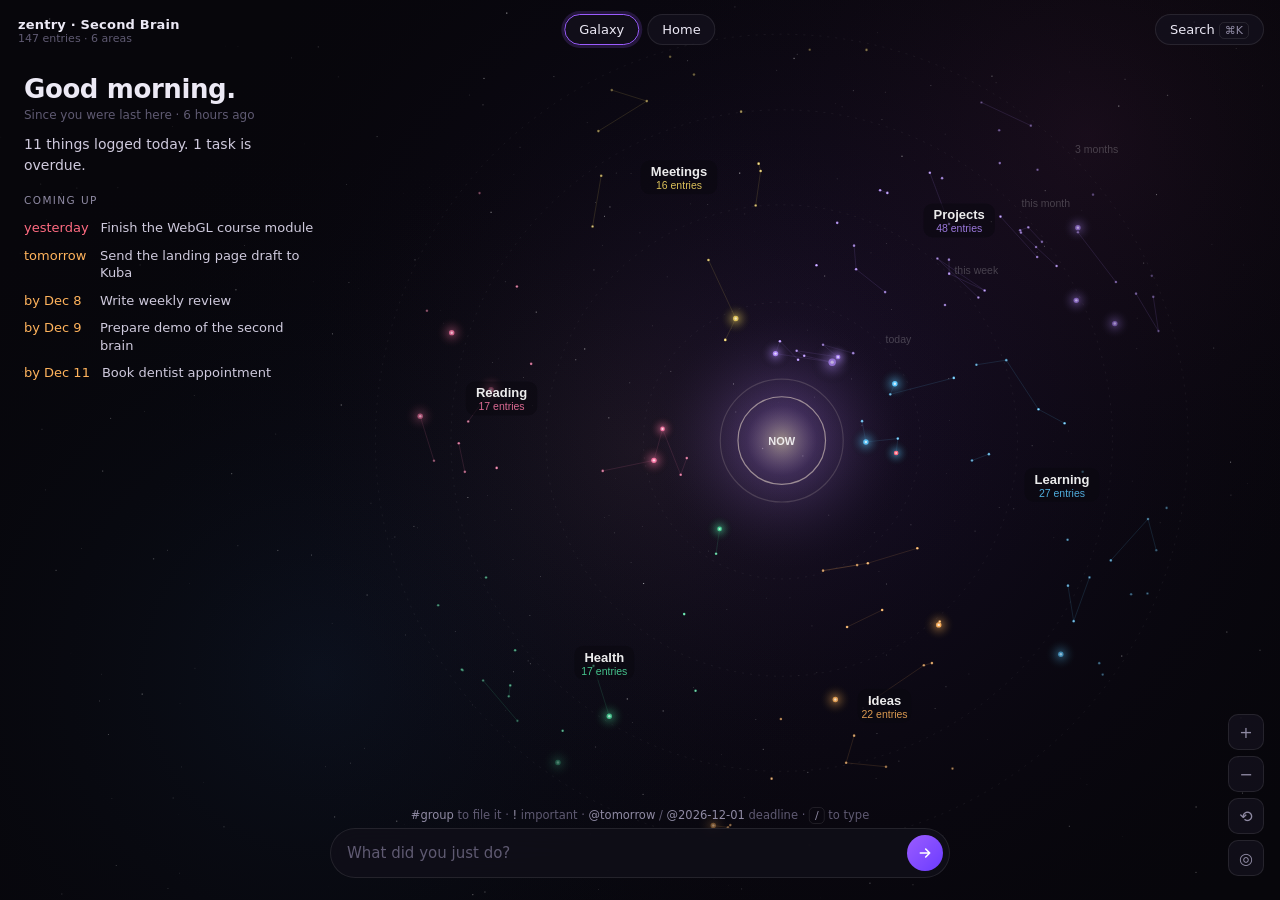
==== brain.html @ abdc913e "Add Second Brain prototype (brain.html) Galaxy view of logged entries (angle = area, distance = rece" ====
<!DOCTYPE html>
<html lang="en">
<head>
<meta charset="UTF-8">
<meta name="viewport" content="width=device-width, initial-scale=1.0">
<title>Zentry — Second Brain</title>
<style>
:root{
  --bg:#07060b; --panel:rgba(17,15,25,.82); --panel2:rgba(255,255,255,.035);
  --line:rgba(255,255,255,.09); --text:#ece9f5; --muted:#8f8aa3; --dim:#5f5a72;
  --accent:#9b5cff; --accent2:#5cc8ff; --warn:#ffb35c; --ok:#4fe3a1; --danger:#ff6b81;
  --r:14px;
}
*{box-sizing:border-box;margin:0;padding:0}
html,body{height:100%;overflow:hidden;background:var(--bg);color:var(--text);
  font-family:Inter,"Segoe UI",system-ui,-apple-system,sans-serif;font-size:14px;-webkit-font-smoothing:antialiased}
button,input,textarea{font:inherit;color:inherit}
button{cursor:pointer;background:none;border:0}
canvas#sky{position:fixed;inset:0;width:100%;height:100%;display:block;cursor:grab;touch-action:none}
canvas#sky.dragging{cursor:grabbing}
.glass{background:var(--panel);border:1px solid var(--line);border-radius:var(--r);backdrop-filter:blur(14px);-webkit-backdrop-filter:blur(14px)}
.pill{padding:7px 14px;border-radius:999px;border:1px solid var(--line);background:rgba(20,18,30,.7);color:var(--text);font-size:13px;transition:.2s}
.pill:hover{border-color:rgba(255,255,255,.25);background:rgba(40,36,58,.8)}
.pill.on{border-color:var(--accent);box-shadow:0 0 0 3px rgba(155,92,255,.18)}
kbd{font-family:inherit;font-size:11px;padding:1px 5px;border-radius:5px;border:1px solid var(--line);color:var(--muted)}

/* top bar */
#brand{position:fixed;top:16px;left:18px;z-index:5;pointer-events:none}
#brand b{font-size:13px;letter-spacing:.2px}
#brand span{display:block;color:var(--dim);font-size:11px}
#topnav{position:fixed;top:14px;left:50%;transform:translateX(-50%);display:flex;gap:8px;z-index:5}
#topright{position:fixed;top:14px;right:16px;display:flex;gap:8px;z-index:5}

/* greeting */
#hello{position:fixed;top:70px;left:24px;width:300px;z-index:4;transition:opacity .3s;padding:4px 8px 10px 0;background:radial-gradient(ellipse at 0 0,rgba(7,6,11,.75),rgba(7,6,11,0) 70%)}
#hello h1{font-size:26px;font-weight:600;letter-spacing:-.4px}
#hello .since{color:var(--dim);font-size:12px;margin:4px 0 12px}
#hello .note{color:#cfcadd;line-height:1.5;margin-bottom:18px}
.eyebrow{font-size:10.5px;letter-spacing:1.4px;text-transform:uppercase;color:var(--muted);margin-bottom:8px}
.up{display:flex;gap:12px;padding:5px 0;cursor:pointer;font-size:13px;line-height:1.35}
.up:hover .t{color:#fff}
.up .d{color:var(--warn);min-width:64px;white-space:nowrap}
.up .d.late{color:var(--danger)}
.up .t{color:#cfcadd}

/* capture */
#capture{position:fixed;left:50%;bottom:22px;transform:translateX(-50%);width:min(620px,calc(100% - 32px));z-index:6;padding:6px 6px 6px 16px;display:flex;align-items:center;gap:10px;border-radius:999px}
#capture input{flex:1;background:none;border:0;outline:0;font-size:15px;padding:9px 0;min-width:0}
#capture input::placeholder{color:var(--dim)}
#capture .send{width:36px;height:36px;border-radius:50%;background:linear-gradient(135deg,var(--accent),#6b3cff);display:grid;place-items:center;flex:none}
#capture .send svg{width:16px;height:16px}
#hint{position:fixed;left:50%;bottom:78px;transform:translateX(-50%);font-size:11.5px;color:var(--dim);z-index:6;white-space:nowrap;transition:opacity .2s}
#hint b{color:var(--muted);font-weight:500}

/* controls */
#controls{position:fixed;right:16px;bottom:24px;display:flex;flex-direction:column;gap:6px;z-index:5}
#controls button{width:36px;height:36px;border-radius:10px;border:1px solid var(--line);background:rgba(20,18,30,.75);color:var(--muted);font-size:16px;display:grid;place-items:center}
#controls button:hover{color:#fff;border-color:rgba(255,255,255,.25)}
#controls button.on{color:var(--accent);border-color:var(--accent)}

/* side panel */
#side{position:fixed;top:64px;right:16px;bottom:84px;width:360px;z-index:7;display:flex;flex-direction:column;transform:translateX(calc(100% + 24px));transition:transform .35s cubic-bezier(.2,.8,.2,1);overflow:hidden}
#side.open{transform:none}
#side header{padding:16px 16px 12px;border-bottom:1px solid var(--line);display:flex;gap:10px;align-items:flex-start}
#side header .ttl{flex:1;min-width:0}
#side header h2{font-size:17px;font-weight:600;line-height:1.3;word-wrap:break-word}
#side header .meta{color:var(--muted);font-size:12px;margin-top:4px}
#side .body{padding:14px 16px;overflow:auto;flex:1}
.mobile-only{display:none}
.x{width:28px;height:28px;border-radius:50%;border:1px solid var(--line);color:var(--muted);flex:none}
.x:hover{color:#fff}
.chip{display:inline-flex;align-items:center;gap:6px;font-size:11.5px;padding:3px 9px;border-radius:999px;background:var(--panel2);border:1px solid var(--line)}
.chip i{width:7px;height:7px;border-radius:50%;display:inline-block}
textarea.edit{width:100%;min-height:120px;background:var(--panel2);border:1px solid var(--line);border-radius:10px;padding:10px 12px;resize:vertical;outline:0;line-height:1.5}
textarea.edit:focus{border-color:rgba(155,92,255,.6)}
.row{display:flex;gap:8px;flex-wrap:wrap;margin-top:12px}
.btn{padding:7px 12px;border-radius:9px;border:1px solid var(--line);background:var(--panel2);font-size:12.5px}
.btn:hover{border-color:rgba(255,255,255,.25)}
.btn.primary{background:var(--accent);border-color:var(--accent)}
.btn.danger:hover{border-color:var(--danger);color:var(--danger)}
.card{padding:10px 12px;border-radius:10px;background:var(--panel2);border:1px solid var(--line);margin-bottom:8px;cursor:pointer;transition:.15s}
.card:hover{border-color:rgba(255,255,255,.2);transform:translateX(-2px)}
.card .w{font-size:11px;color:var(--dim);margin-top:4px;display:flex;gap:8px}
.card .w .due{color:var(--warn)}
.card.done .tx{text-decoration:line-through;color:var(--muted)}
.related{margin-top:18px}

/* modal (home) */
#scrim{position:fixed;inset:0;background:rgba(4,3,8,.55);z-index:20;opacity:0;pointer-events:none;transition:opacity .25s}
#scrim.open{opacity:1;pointer-events:auto}
#home{position:fixed;left:50%;top:50%;width:min(1000px,calc(100% - 32px));max-height:calc(100% - 80px);transform:translate(-50%,-48%) scale(.98);opacity:0;pointer-events:none;z-index:21;transition:.3s cubic-bezier(.2,.8,.2,1);display:flex;flex-direction:column}
#home.open{opacity:1;transform:translate(-50%,-50%);pointer-events:auto}
#home>header{display:flex;align-items:center;gap:12px;padding:18px 20px 0}
#home>header h2{font-size:20px}
#home .scroll{overflow:auto;padding:16px 20px 20px}
.grid{display:grid;gap:12px}
.g4{grid-template-columns:repeat(4,1fr)}
.g3{grid-template-columns:1.2fr 1fr 1fr}
.g2{grid-template-columns:1fr 1fr}
.tile{padding:14px;border-radius:12px;background:var(--panel2);border:1px solid var(--line);position:relative;overflow:hidden}
.tile .n{font-size:26px;font-weight:600}
.tile .l{color:var(--muted);font-size:12px}
.tile .badge{position:absolute;top:12px;right:12px;font-size:11px;padding:2px 7px;border-radius:6px}
.tile h3{font-size:13.5px;font-weight:600;display:flex;align-items:center;gap:8px}
.tile h3 i{width:7px;height:7px;border-radius:50%}
.tile .sub{color:var(--dim);font-size:11.5px;margin:2px 0 12px}
.bars{display:flex;align-items:flex-end;gap:3px;height:120px}
.bars div{flex:1;background:linear-gradient(to top,#6b3cff,#b48cff);border-radius:3px 3px 0 0;min-height:2px;position:relative}
.bars div:hover{filter:brightness(1.4)}
.axis{display:flex;justify-content:space-between;color:var(--dim);font-size:10.5px;margin-top:6px}
.hb{margin-bottom:9px;cursor:pointer}
.hb .top{display:flex;justify-content:space-between;font-size:12.5px;margin-bottom:4px}
.hb .top span:last-child{color:var(--muted)}
.hb .track{height:4px;border-radius:4px;background:rgba(255,255,255,.06)}
.hb .fill{height:100%;border-radius:4px}
.tabs{display:flex;gap:6px;margin-bottom:12px}
.tabs button{padding:5px 11px;border-radius:8px;font-size:12px;color:var(--muted);border:1px solid transparent}
.tabs button.on{color:#fff;border-color:var(--line);background:rgba(255,255,255,.05)}
.summary p{line-height:1.6;color:#d9d5e6;margin-bottom:10px}
.summary b{color:#fff;font-weight:600}
.summary ul{margin:4px 0 12px 18px;color:#d9d5e6;line-height:1.6}
.summary .kw{display:inline-block;padding:1px 8px;margin:2px 3px 2px 0;border-radius:999px;background:rgba(155,92,255,.14);color:#cbb2ff;font-size:12px}
.list .li{padding:8px 0;border-bottom:1px solid var(--line);cursor:pointer}
.list .li:last-child{border:0}
.list .li .w{color:var(--dim);font-size:11px}
.foot{display:flex;gap:8px;flex-wrap:wrap;margin-top:14px}

/* palette */
#palette{position:fixed;left:50%;top:14vh;transform:translateX(-50%);width:min(580px,calc(100% - 32px));z-index:30;display:none;flex-direction:column;max-height:62vh}
#palette.open{display:flex}
#palette input{background:none;border:0;outline:0;padding:16px 18px;font-size:16px;border-bottom:1px solid var(--line)}
#palette .res{overflow:auto;padding:6px}
#palette .it{padding:9px 12px;border-radius:9px;display:flex;gap:10px;align-items:center;cursor:pointer}
#palette .it.sel{background:rgba(155,92,255,.16)}
#palette .it .tx{flex:1;min-width:0;white-space:nowrap;overflow:hidden;text-overflow:ellipsis}
#palette .it .w{color:var(--dim);font-size:11.5px;white-space:nowrap}
#palette .it i{width:8px;height:8px;border-radius:50%;flex:none}
#palette .empty{padding:18px;color:var(--dim);text-align:center}
mark{background:rgba(155,92,255,.35);color:#fff;border-radius:3px}

#toast{position:fixed;left:50%;bottom:86px;transform:translate(-50%,10px);opacity:0;z-index:40;padding:8px 14px;border-radius:999px;font-size:13px;transition:.25s;pointer-events:none}
#toast.show{opacity:1;transform:translate(-50%,0)}
#tip{position:fixed;z-index:8;pointer-events:none;padding:7px 10px;border-radius:9px;font-size:12px;max-width:260px;opacity:0;transition:opacity .12s}
#tip .w{color:var(--dim);font-size:11px;margin-top:2px}

@media (max-width:900px){
  .g4{grid-template-columns:repeat(2,1fr)} .g3,.g2{grid-template-columns:1fr}
  #hello{width:260px}
}
@media (max-width:700px){
  #hello{top:58px;left:16px;right:16px;width:auto}
  #hello h1{font-size:21px} #hello .note,#hello .since{display:none}
  #topnav{display:none} .mobile-only{display:inline-block}
  #side{left:8px;right:8px;width:auto;top:auto;height:62vh;bottom:8px;transform:translateY(calc(100% + 20px))}
  #controls{bottom:84px;right:10px}
  #hint{display:none}
  #brand span{display:none}
}
</style>
</head>
<body>
<canvas id="sky" aria-label="Galaxy of your notes"></canvas>

<div id="brand"><b>zentry · Second Brain</b><span id="brandsub"></span></div>
<nav id="topnav">
  <button class="pill on" id="navGalaxy">Galaxy</button>
  <button class="pill" id="navHome">Home</button>
</nav>
<div id="topright">
  <button class="pill mobile-only" id="navHome2">Home</button>
  <button class="pill" id="openSearch">Search <kbd>⌘K</kbd></button>
</div>

<section id="hello">
  <h1 id="greet">Evening.</h1>
  <div class="since" id="since"></div>
  <p class="note" id="note"></p>
  <div class="eyebrow">Coming up</div>
  <div id="upcoming"></div>
</section>

<div id="hint"><b>#group</b> to file it · <b>!</b> important · <b>@tomorrow</b> / <b>@2026-12-01</b> deadline · <kbd>/</kbd> to type</div>
<form id="capture" class="glass" autocomplete="off">
  <input id="cap" placeholder="What did you just do?" aria-label="Log what you did">
  <button class="send" aria-label="Save"><svg viewBox="0 0 24 24" fill="none" stroke="#fff" stroke-width="2.4" stroke-linecap="round" stroke-linejoin="round"><path d="M5 12h14M13 6l6 6-6 6"/></svg></button>
</form>

<div id="controls">
  <button id="zin" title="Zoom in">+</button>
  <button id="zout" title="Zoom out">−</button>
  <button id="zreset" title="Reset view">⟲</button>
  <button id="focusBtn" title="Focus mode (F)">◎</button>
</div>

<aside id="side" class="glass" aria-live="polite"></aside>

<div id="scrim"></div>
<section id="home" class="glass" role="dialog" aria-label="Home">
  <header><h2>Home</h2><span class="chip" id="today"></span><span style="flex:1"></span><button class="x" id="homeClose">✕</button></header>
  <div class="scroll" id="homeBody"></div>
</section>

<div id="palette" class="glass"><input id="q" placeholder="Search everything you've logged…"><div class="res" id="res"></div></div>
<div id="toast" class="glass"></div>
<div id="tip" class="glass"></div>
<input type="file" id="importFile" accept="application/json" hidden>

<script>
(() => {
'use strict';
/* ---------- utils ---------- */
const $ = s => document.querySelector(s);
const DAY = 864e5;
const esc = s => String(s).replace(/[&<>"']/g, c => ({'&':'&amp;','<':'&lt;','>':'&gt;','"':'&quot;',"'":'&#39;'}[c]));
const hash = s => { let h = 2166136261; for (const c of s) { h ^= c.charCodeAt(0); h = Math.imul(h, 16777619); } return (h >>> 0) / 4294967295; };
const uid = () => Date.now().toString(36) + Math.random().toString(36).slice(2, 7);
const cap1 = s => s.charAt(0).toUpperCase() + s.slice(1);
const startOfDay = t => { const d = new Date(t); d.setHours(0,0,0,0); return d.getTime(); };
const MON = ['Jan','Feb','Mar','Apr','May','Jun','Jul','Aug','Sep','Oct','Nov','Dec'];
const fmtDate = t => { const d = new Date(t); return MON[d.getMonth()] + ' ' + d.getDate(); };
function fmtRel(t) {
  const diff = Date.now() - t, m = diff / 6e4;
  if (m < 1) return 'just now';
  if (m < 60) return Math.round(m) + ' min ago';
  if (m < 60 * 24 && startOfDay(t) === startOfDay(Date.now())) return Math.round(m / 60) + ' h ago';
  if (startOfDay(t) === startOfDay(Date.now() - DAY)) return 'yesterday';
  return fmtDate(t);
}
function fmtDue(t) {
  const d = Math.round((startOfDay(t) - startOfDay(Date.now())) / DAY);
  if (d === 0) return 'today'; if (d === 1) return 'tomorrow'; if (d === -1) return 'yesterday';
  return (d < 0 ? 'was ' : 'by ') + fmtDate(t);
}
const reduced = matchMedia('(prefers-reduced-motion: reduce)').matches;

/* ---------- data ---------- */
const STORE = 'zentry.brain.v1';
const PALETTE = ['#b48cff','#5cc8ff','#ffb35c','#4fe3a1','#ff7aa8','#ffe066','#7aa2ff','#ff8f5c','#8ef0ff','#c3f56b'];
let state;
try { state = JSON.parse(localStorage.getItem(STORE)); } catch (e) { state = null; }
if (!state || !Array.isArray(state.entries)) state = { entries: seed(), lastVisit: Date.now() - 6 * 36e5 };
const prevVisit = state.lastVisit || Date.now();
state.lastVisit = Date.now();
function save() { try { localStorage.setItem(STORE, JSON.stringify(state)); } catch (e) {} }
save();

function seed() {
  let s = 7; const rnd = () => (s = (s * 16807) % 2147483647) / 2147483647;
  const pick = a => a[Math.floor(rnd() * a.length)];
  const T = {
    Projects: ['Shipped the new login page','Fixed navbar overflow on mobile','Set up GitHub Pages deploy for zentry','Refactored the auth flow','Wrote README and contribution notes','Cleaned up maincss.css','Added dark theme tokens','Prototype of the galaxy view','Hooked up localStorage persistence','Profiled canvas render loop, 60 fps now'],
    Learning: ['Finished chapter on async/await','Read about canvas performance tricks','Watched talk on spaced repetition','Practised CSS grid layouts','Learned how git rebase really works','Went through WebGL basics tutorial'],
    Ideas: ['Galaxy where distance = how recent','Weekly auto-summary every Sunday evening','Focus mode that dims everything else','Voice capture from the phone','Link notes automatically by keywords','Daily “one thing” in the centre'],
    Meetings: ['Call with Kuba about the landing page','Sync with the design team','Feedback session on the dashboard','Planning next sprint','1:1 about goals for December'],
    Health: ['Ran 5 km in the morning','Gym — legs day','Slept 8 hours, felt great','Walked 10k steps','Stretching 20 minutes'],
    Reading: ['Read 30 pages of Deep Work','Article: how second brains fail','Finished Atomic Habits','Notes from Building a Second Brain']
  };
  const out = [], now = Date.now();
  Object.entries(T).forEach(([g, list]) => {
    const n = g === 'Projects' ? 46 : g === 'Learning' ? 26 : g === 'Ideas' ? 22 : 16;
    for (let i = 0; i < n; i++) {
      const age = Math.pow(rnd(), 2.2) * 90 * DAY;
      out.push({ id: uid() + i + g, text: pick(list), group: g, ts: now - age, important: rnd() < .1 });
    }
  });
  const tasks = [['Send the landing page draft to Kuba','Projects',1],['Prepare demo of the second brain','Projects',3],['Book dentist appointment','Health',5],['Finish the WebGL course module','Learning',-1],['Write weekly review','Reading',2]];
  tasks.forEach(([t, g, d], i) => out.push({ id: 'task' + i, text: t, group: g, ts: now - (i + 1) * 3 * 36e5, due: startOfDay(now + d * DAY) + 18 * 36e5, done: false, important: i === 0 }));
  return out;
}

const groupsOf = () => {
  const m = new Map();
  state.entries.forEach(e => m.set(e.group, (m.get(e.group) || 0) + 1));
  return [...m.entries()].sort((a, b) => b[1] - a[1]).map(([name, count]) => ({ name, count }));
};
const colorOf = name => {
  state.colors = state.colors || {};
  if (!state.colors[name]) { const used = Object.values(state.colors); state.colors[name] = PALETTE.find(c => !used.includes(c)) || PALETTE[Math.floor(hash(name) * PALETTE.length)]; save(); }
  return state.colors[name];
};

/* ---------- capture parsing ---------- */
function parseDue(tok) {
  const t = tok.toLowerCase(), now = Date.now();
  if (t === 'today') return startOfDay(now) + 18 * 36e5;
  if (t === 'tomorrow') return startOfDay(now + DAY) + 18 * 36e5;
  const plus = t.match(/^\+(\d+)d?$/); if (plus) return startOfDay(now + plus[1] * DAY) + 18 * 36e5;
  const d = new Date(t + 'T18:00'); return isNaN(d) ? null : d.getTime();
}
function parse(raw) {
  let group = null, due = null, important = false;
  let text = raw.replace(/#([\p{L}\d_-]+)/gu, (m, g) => { group = g; return ' '; });
  text = text.replace(/@(today|tomorrow|\+\d+d?|\d{4}-\d{2}-\d{2})\b/gi, (m, d) => { due = parseDue(d); return ' '; });
  text = text.replace(/(^|\s)!+(?=\s|$)/g, () => { important = true; return ' '; });
  text = text.replace(/\s+/g, ' ').trim();
  if (group) { const ex = groupsOf().find(g => g.name.toLowerCase() === group.toLowerCase()); group = ex ? ex.name : cap1(group); }
  else group = guessGroup(text);
  return { text, group, due, important };
}
// no #tag? file it next to the most similar existing entries
function guessGroup(text) {
  const words = tokens(text); if (!words.length) return 'Inbox';
  const score = {};
  state.entries.forEach(e => { const w = tokens(e.text); const hit = words.filter(x => w.includes(x)).length; if (hit > (score[e.group] || 0)) score[e.group] = hit; });
  const best = Object.entries(score).sort((a, b) => b[1] - a[1])[0];
  return best && best[1] >= Math.min(2, words.length) ? best[0] : 'Inbox';
}
const STOP = new Set('the a an and or of to in on for with at by from is was are be been it this that my me i we our you your about into up out over new got did done do just more some very also then than not no yes its as but so if what how all one two get set w z i na do się nie to jest że o jak po za od dla ten ta co już mi'.split(' '));
const tokens = t => (t.toLowerCase().match(/[\p{L}\d]{3,}/gu) || []).filter(w => !STOP.has(w));

/* ---------- summaries ---------- */
function summarize(days) {
  const now = Date.now(), since = days === 1 ? startOfDay(now) : now - days * DAY;
  const es = state.entries.filter(e => e.ts >= since);
  if (!es.length) return '<p>Nothing logged in this period yet. Type what you did in the bar below — even one line a day adds up.</p>';
  const by = {}; es.forEach(e => (by[e.group] = by[e.group] || []).push(e));
  const ranked = Object.entries(by).sort((a, b) => b[1].length - a[1].length);
  const [top, topList] = ranked[0];
  const pct = Math.round(topList.length / es.length * 100);
  const freq = {}; es.forEach(e => new Set(tokens(e.text)).forEach(w => freq[w] = (freq[w] || 0) + 1));
  const kws = Object.entries(freq).filter(x => x[1] > 1).sort((a, b) => b[1] - a[1]).slice(0, 7).map(x => x[0]);
  const highlights = [...es].sort((a, b) => (b.important - a.important) || (b.text.length - a.text.length)).filter((e, i, a) => a.findIndex(x => x.text === e.text) === i).slice(0, 4);
  const doneN = es.filter(e => e.due && e.done).length;
  const open = state.entries.filter(e => e.due && !e.done).sort((a, b) => a.due - b.due);
  const late = open.filter(e => e.due < now);
  const activeDays = new Set(es.map(e => startOfDay(e.ts))).size;
  const label = days === 1 ? 'Today' : days === 7 ? 'This week' : 'This month';
  let h = `<p>${label} you logged <b>${es.length} ${es.length === 1 ? 'entry' : 'entries'}</b> across <b>${ranked.length} ${ranked.length === 1 ? 'area' : 'areas'}</b>${days > 1 ? `, active on ${activeDays} of ${days} days` : ''}. Most of your attention went to <b>${esc(top)}</b> (${pct}%)`;
  if (ranked[1]) h += `, followed by ${esc(ranked[1][0])}${ranked[2] ? ' and ' + esc(ranked[2][0]) : ''}`;
  h += '.</p>';
  if (kws.length) h += `<p>Recurring themes: ${kws.map(k => `<span class="kw">${esc(k)}</span>`).join('')}</p>`;
  h += '<div class="eyebrow" style="margin-top:6px">Highlights</div><ul>' + highlights.map(e => `<li>${e.important ? '★ ' : ''}${esc(e.text)} <span style="color:var(--dim)">· ${esc(e.group)}</span></li>`).join('') + '</ul>';
  h += `<p>${doneN ? `<b>${doneN}</b> task${doneN > 1 ? 's' : ''} completed. ` : ''}${open.length ? `${open.length} still open` : 'No open tasks'}${late.length ? ` — <b style="color:var(--danger)">${late.length} overdue</b>` : ''}${open[0] ? `. Next: “${esc(open[0].text)}” ${fmtDue(open[0].due)}.` : '.'}</p>`;
  const quiet = groupsOf().filter(g => !by[g.name]).map(g => g.name).slice(0, 3);
  if (quiet.length && days > 1) h += `<p style="color:var(--muted)">Untouched ${days === 7 ? 'this week' : 'this month'}: ${quiet.map(esc).join(', ')}.</p>`;
  return h;
}

/* ---------- layout: angle = group, distance = age ---------- */
const AGE_R = age => 95 + 335 * Math.min(1, Math.log1p(Math.max(0, age) / DAY) / Math.log1p(90));
let layout = { groups: [], pos: new Map() };
function computeLayout() {
  const gs = groupsOf(), n = gs.length || 1, now = Date.now();
  const gmap = {};
  gs.forEach((g, i) => { g.angle = i / n * Math.PI * 2 - Math.PI / 2; g.color = colorOf(g.name); g.sx = 0; g.sy = 0; g.k = 0; gmap[g.name] = g; });
  const pos = new Map();
  state.entries.forEach(e => {
    const g = gmap[e.group], h1 = hash(e.id), h2 = hash(e.id + 'r');
    const r = AGE_R(now - e.ts) + (h2 - .5) * 26;
    const spread = Math.min(1.3, Math.PI * 2 / n * .78);
    const a = g.angle + (h1 - .5) * spread + r * .0022;
    const p = { x: Math.cos(a) * r, y: Math.sin(a) * r, e, g };
    pos.set(e.id, p); g.sx += p.x; g.sy += p.y; g.k++;
  });
  gs.forEach(g => { const a = g.angle + 300 * .0022; g.lx = Math.cos(a) * 300; g.ly = Math.sin(a) * 300; });
  layout = { groups: gs, pos, gmap };
}
computeLayout();

/* ---------- canvas ---------- */
const cv = $('#sky'), ctx = cv.getContext('2d');
let W, H, DPR, base, neb, dust = [];
const cam = { x: 0, y: 0, z: 1, tx: 0, ty: 0, tz: 1 };
let rot = 0, focus = null, selected = null, hover = null, t0 = performance.now();
const births = new Map();

function homeCam() { return { x: W > 1000 ? -150 : 0, y: W < 700 ? -40 : 10, z: W < 700 ? .95 : 1 }; }
function resize() {
  DPR = Math.min(2, devicePixelRatio || 1); W = innerWidth; H = innerHeight;
  cv.width = W * DPR; cv.height = H * DPR;
  base = Math.min(W, H) / 1000 * (W < 700 ? 1.3 : 1.05);
  neb = document.createElement('canvas'); neb.width = W; neb.height = H;
  const n = neb.getContext('2d');
  n.fillStyle = '#07060b'; n.fillRect(0, 0, W, H);
  [[.62, .45, .55, 'rgba(90,50,160,.20)'], [.25, .75, .45, 'rgba(40,90,150,.12)'], [.85, .15, .4, 'rgba(150,60,120,.10)'], [.5, .5, .3, 'rgba(255,200,140,.05)']].forEach(([x, y, r, c]) => {
    const g = n.createRadialGradient(x * W, y * H, 0, x * W, y * H, r * Math.max(W, H));
    g.addColorStop(0, c); g.addColorStop(1, 'rgba(0,0,0,0)'); n.fillStyle = g; n.fillRect(0, 0, W, H);
  });
  dust = Array.from({ length: Math.round(W * H / 3500) }, () => ({ x: Math.random() * W, y: Math.random() * H, r: Math.random() * 1.1 + .2, a: Math.random() * .5 + .1, p: Math.random() * 6.28, d: Math.random() * .6 + .2 }));
}
resize();
Object.assign(cam, homeCam()); cam.tx = cam.x; cam.ty = cam.y; cam.tz = cam.z;
addEventListener('resize', () => { resize(); if (!selected && !focus) flyHome(); });

const scale = () => base * cam.z;
function toScreen(x, y) {
  const c = Math.cos(rot), s = Math.sin(rot);
  const rx = x * c - y * s, ry = x * s + y * c, k = scale();
  return [W / 2 + (rx - cam.x) * k, H / 2 + (ry - cam.y) * k];
}
function rotated(x, y) { const c = Math.cos(rot), s = Math.sin(rot); return [x * c - y * s, x * s + y * c]; }
function hexA(hex, a) { const n = parseInt(hex.slice(1), 16); return `rgba(${n >> 16},${n >> 8 & 255},${n & 255},${a})`; }

let screenPts = [], labelRects = [];
function frame(now) {
  const dt = Math.min(50, now - t0); t0 = now;
  if (!reduced && !selected && !dragging) rot += dt * 0.000012;
  const ease = reduced ? 1 : 1 - Math.pow(.0025, dt / 1000);
  cam.x += (cam.tx - cam.x) * ease; cam.y += (cam.ty - cam.y) * ease; cam.z += (cam.tz - cam.z) * ease;

  ctx.setTransform(DPR, 0, 0, DPR, 0, 0);
  ctx.drawImage(neb, 0, 0, W, H);
  const T = now / 1000;
  // background dust with light parallax
  for (const d of dust) {
    const x = ((d.x - cam.x * d.d * .15) % W + W) % W, y = ((d.y - cam.y * d.d * .15) % H + H) % H;
    ctx.globalAlpha = d.a * (reduced ? 1 : .75 + .25 * Math.sin(T * 1.3 + d.p));
    ctx.fillStyle = '#fff'; ctx.fillRect(x, y, d.r, d.r);
  }
  ctx.globalAlpha = 1;
  const k = scale(), [cx, cy] = toScreen(0, 0);

  // time rings
  ctx.lineWidth = 1; ctx.font = '10.5px Inter, Segoe UI, sans-serif'; ctx.textAlign = 'left';
  [[DAY, 'today'], [7 * DAY, 'this week'], [30 * DAY, 'this month'], [90 * DAY, '3 months']].forEach(([age, lab]) => {
    const r = AGE_R(age) * k;
    ctx.strokeStyle = 'rgba(255,255,255,.055)'; ctx.setLineDash([2, 6]);
    ctx.beginPath(); ctx.arc(cx, cy, r, 0, 6.2832); ctx.stroke(); ctx.setLineDash([]);
    ctx.fillStyle = 'rgba(255,255,255,.22)'; ctx.fillText(lab, cx + r * .707 + 6, cy - r * .707);
  });

  // constellations (same group, consecutive in time)
  layout.groups.forEach(g => {
    const pts = state.entries.filter(e => e.group === g.name).sort((a, b) => a.ts - b.ts).map(e => layout.pos.get(e.id));
    const dim = focus && focus !== g.name ? .15 : 1;
    ctx.strokeStyle = hexA(g.color, .13 * dim); ctx.beginPath();
    for (let i = 1; i < pts.length; i++) {
      const a = pts[i - 1], b = pts[i];
      if (Math.hypot(a.x - b.x, a.y - b.y) > 70) continue;
      const [x1, y1] = toScreen(a.x, a.y), [x2, y2] = toScreen(b.x, b.y);
      ctx.moveTo(x1, y1); ctx.lineTo(x2, y2);
    }
    ctx.stroke();
  });

  // core: "now"
  const pulse = reduced ? 1 : 1 + .06 * Math.sin(T * 1.6);
  const cr = 46 * k * pulse;
  let g1 = ctx.createRadialGradient(cx, cy, 0, cx, cy, cr * 3.2);
  g1.addColorStop(0, 'rgba(255,236,210,.55)'); g1.addColorStop(.25, 'rgba(190,140,255,.22)'); g1.addColorStop(1, 'rgba(0,0,0,0)');
  ctx.fillStyle = g1; ctx.beginPath(); ctx.arc(cx, cy, cr * 3.2, 0, 6.2832); ctx.fill();
  ctx.strokeStyle = 'rgba(255,240,220,.5)'; ctx.lineWidth = 1.2; ctx.beginPath(); ctx.arc(cx, cy, cr, 0, 6.2832); ctx.stroke();
  ctx.strokeStyle = 'rgba(255,240,220,.15)'; ctx.beginPath(); ctx.arc(cx, cy, cr * 1.35 * (reduced ? 1 : 1 + .04 * Math.sin(T * .9)), 0, 6.2832); ctx.stroke();
  ctx.fillStyle = 'rgba(255,255,255,.85)'; ctx.font = '600 11px Inter, Segoe UI, sans-serif'; ctx.textAlign = 'center';
  ctx.fillText('NOW', cx, cy + 4);

  // stars
  screenPts = [];
  const tnow = Date.now();
  for (const p of layout.pos.values()) {
    const e = p.e, [x, y] = toScreen(p.x, p.y);
    if (x < -20 || y < -20 || x > W + 20 || y > H + 20) continue;
    const ageD = (tnow - e.ts) / DAY;
    const dim = focus && focus !== e.group ? .12 : 1;
    const bright = Math.max(.35, 1 - ageD / 120) * dim;
    let r = (1.3 + (e.important ? 1.4 : 0) + (e.due && !e.done ? 1 : 0)) * Math.max(.8, Math.min(2.2, cam.z));
    const tw = reduced ? 1 : .85 + .15 * Math.sin(T * 2 + hash(e.id) * 20);
    if (e.important || (e.due && !e.done) || p === hover || (selected && selected.id === e.id)) {
      const gl = ctx.createRadialGradient(x, y, 0, x, y, r * 6);
      gl.addColorStop(0, hexA(p.g.color, .5 * bright)); gl.addColorStop(1, 'rgba(0,0,0,0)');
      ctx.fillStyle = gl; ctx.beginPath(); ctx.arc(x, y, r * 6, 0, 6.2832); ctx.fill();
    }
    ctx.fillStyle = e.due && !e.done && e.due < tnow ? hexA('#ff6b81', bright) : hexA(p.g.color, bright * tw);
    ctx.beginPath(); ctx.arc(x, y, r, 0, 6.2832); ctx.fill();
    ctx.fillStyle = `rgba(255,255,255,${.75 * bright * tw})`; ctx.beginPath(); ctx.arc(x, y, r * .45, 0, 6.2832); ctx.fill();
    if (e.done) { ctx.strokeStyle = hexA(p.g.color, .5 * dim); ctx.lineWidth = 1; ctx.beginPath(); ctx.arc(x, y, r + 2.5, 0, 6.2832); ctx.stroke(); }
    const b = births.get(e.id);
    if (b) {
      const bt = (now - b) / 1400;
      if (bt > 1) births.delete(e.id);
      else { ctx.strokeStyle = hexA(p.g.color, 1 - bt); ctx.lineWidth = 2; ctx.beginPath(); ctx.arc(x, y, 4 + bt * 40, 0, 6.2832); ctx.stroke(); }
    }
    if (selected && selected.id === e.id) {
      ctx.strokeStyle = 'rgba(255,255,255,.85)'; ctx.lineWidth = 1.2;
      ctx.beginPath(); ctx.arc(x, y, r + 7 + (reduced ? 0 : Math.sin(T * 3) * 1.5), 0, 6.2832); ctx.stroke();
    }
    screenPts.push({ x, y, p });
  }

  // entry labels when zoomed in
  if (cam.z > 1.9) {
    ctx.font = '11px Inter, Segoe UI, sans-serif'; ctx.textAlign = 'left';
    const placed = [], prio = s => (selected && s.p.e.id === selected.id ? 1e15 : 0) + (s.p.e.important ? 1e14 : 0) + s.p.e.ts;
    const seen = new Set();
    for (const s of [...screenPts].sort((a, b) => prio(b) - prio(a))) {
      if (focus && focus !== s.p.e.group) continue;
      const t0 = s.p.e.text, t = t0.length > 34 ? t0.slice(0, 33) + '…' : t0;
      const w = ctx.measureText(t).width, r = { x: s.x + 8, y: s.y - 8, w, h: 16 };
      if (seen.has(t0) || placed.some(q => r.x < q.x + q.w + 6 && q.x < r.x + r.w + 6 && r.y < q.y + q.h && q.y < r.y + r.h)) continue;
      placed.push(r); seen.add(t0);
      ctx.fillStyle = selected && s.p.e.id === selected.id ? '#fff' : 'rgba(236,233,245,.66)';
      ctx.fillText(t, r.x, s.y + 4);
    }
  }

  // group labels
  labelRects = [];
  ctx.textAlign = 'center';
  layout.groups.forEach(g => {
    const [x, y] = toScreen(g.lx, g.ly);
    const dim = focus && focus !== g.name ? .3 : 1;
    ctx.font = '600 13px Inter, Segoe UI, sans-serif';
    const w = ctx.measureText(g.name).width;
    ctx.fillStyle = `rgba(10,9,16,${.55 * dim})`;
    roundRect(x - w / 2 - 10, y - 16, w + 20, 34, 9); ctx.fill();
    ctx.fillStyle = `rgba(255,255,255,${.92 * dim})`; ctx.fillText(g.name, x, y);
    ctx.font = '10.5px Inter, Segoe UI, sans-serif'; ctx.fillStyle = hexA(g.color, .85 * dim);
    ctx.fillText(g.count + (g.count === 1 ? ' entry' : ' entries'), x, y + 13);
    labelRects.push({ x: x - w / 2 - 10, y: y - 16, w: w + 20, h: 34, g });
  });
  requestAnimationFrame(frame);
}
function roundRect(x, y, w, h, r) { ctx.beginPath(); ctx.moveTo(x + r, y); ctx.arcTo(x + w, y, x + w, y + h, r); ctx.arcTo(x + w, y + h, x, y + h, r); ctx.arcTo(x, y + h, x, y, r); ctx.arcTo(x, y, x + w, y, r); ctx.closePath(); }
requestAnimationFrame(frame);

/* ---------- camera moves ---------- */
function flyHome() { const h = homeCam(); cam.tx = h.x; cam.ty = h.y; cam.tz = h.z; }
function flyTo(wx, wy, z) {
  const [rx, ry] = rotated(wx, wy);
  const sidePad = W > 700 && $('#side').classList.contains('open') ? 190 / (base * z) : 0;
  const bottomPad = W <= 700 && $('#side').classList.contains('open') ? 200 / (base * z) : 0;
  cam.tx = rx + sidePad; cam.ty = ry + bottomPad; cam.tz = z;
}

/* ---------- input on canvas ---------- */
let dragging = false, down = null, moved = 0;
const pointers = new Map(); let pinch = null;
cv.addEventListener('pointerdown', e => {
  cv.setPointerCapture(e.pointerId); pointers.set(e.pointerId, { x: e.clientX, y: e.clientY });
  if (pointers.size === 2) { const [a, b] = [...pointers.values()]; pinch = { d: Math.hypot(a.x - b.x, a.y - b.y), z: cam.tz }; }
  down = { x: e.clientX, y: e.clientY }; moved = 0;
});
cv.addEventListener('pointermove', e => {
  if (pointers.has(e.pointerId)) {
    const prev = pointers.get(e.pointerId); pointers.set(e.pointerId, { x: e.clientX, y: e.clientY });
    if (pinch && pointers.size === 2) { const [a, b] = [...pointers.values()]; cam.tz = cam.z = Math.max(.5, Math.min(6, pinch.z * Math.hypot(a.x - b.x, a.y - b.y) / pinch.d)); return; }
    const dx = e.clientX - prev.x, dy = e.clientY - prev.y; moved += Math.abs(dx) + Math.abs(dy);
    if (moved > 4) { dragging = true; cv.classList.add('dragging'); const k = scale(); cam.x -= dx / k; cam.y -= dy / k; cam.tx = cam.x; cam.ty = cam.y; }
    hideTip(); return;
  }
  const hit = hitStar(e.clientX, e.clientY);
  hover = hit ? hit.p : null;
  cv.style.cursor = hit || hitLabel(e.clientX, e.clientY) ? 'pointer' : '';
  if (hit) showTip(hit.p.e, e.clientX, e.clientY); else hideTip();
});
const endPtr = e => {
  pointers.delete(e.pointerId); if (pointers.size < 2) pinch = null;
  if (!down) return;
  if (moved <= 4) {
    const s = hitStar(e.clientX, e.clientY), l = !s && hitLabel(e.clientX, e.clientY);
    if (s) openEntry(s.p.e);
    else if (l) openGroup(l.g.name);
    else { const [cx, cy] = toScreen(0, 0); if (Math.hypot(e.clientX - cx, e.clientY - cy) < 50 * scale()) openHome(); else if (selected || focus) clearSel(); }
  }
  down = null; dragging = false; cv.classList.remove('dragging');
};
cv.addEventListener('pointerup', endPtr); cv.addEventListener('pointercancel', endPtr);
cv.addEventListener('wheel', e => {
  e.preventDefault();
  const k0 = scale(), wx = cam.x + (e.clientX - W / 2) / k0, wy = cam.y + (e.clientY - H / 2) / k0;
  const z = Math.max(.5, Math.min(6, cam.tz * Math.exp(-e.deltaY * .0015)));
  cam.tz = cam.z = z; const k1 = scale();
  cam.tx = cam.x = wx - (e.clientX - W / 2) / k1; cam.ty = cam.y = wy - (e.clientY - H / 2) / k1;
}, { passive: false });
cv.addEventListener('pointerleave', () => { hover = null; hideTip(); });

function hitStar(x, y) { let best = null, bd = 12; for (const s of screenPts) { if (focus && focus !== s.p.e.group) continue; const d = Math.hypot(s.x - x, s.y - y); if (d < bd) { bd = d; best = s; } } return best; }
function hitLabel(x, y) { return labelRects.find(r => x >= r.x && x <= r.x + r.w && y >= r.y && y <= r.y + r.h); }
const tip = $('#tip');
function showTip(e, x, y) { tip.innerHTML = `${esc(e.text)}<div class="w">${esc(e.group)} · ${fmtRel(e.ts)}${e.due && !e.done ? ' · ' + fmtDue(e.due) : ''}</div>`; tip.style.left = Math.min(W - 270, x + 14) + 'px'; tip.style.top = (y + 14) + 'px'; tip.style.opacity = 1; }
function hideTip() { tip.style.opacity = 0; }

/* ---------- side panel ---------- */
const side = $('#side');
function clearSel() { selected = null; focus = null; side.classList.remove('open'); $('#focusBtn').classList.remove('on'); flyHome(); $('#hello').style.opacity = 1; }
function openEntry(e) {
  selected = e; focus = null; $('#focusBtn').classList.remove('on');
  const g = layout.gmap[e.group];
  const related = relatedTo(e);
  side.innerHTML = `
    <header><div class="ttl"><span class="chip"><i style="background:${g.color}"></i>${esc(e.group)}</span>
      <div class="meta">Logged ${fmtRel(e.ts)} · ${new Date(e.ts).toLocaleString([], { dateStyle: 'medium', timeStyle: 'short' })}${e.due ? ` · <span style="color:${!e.done && e.due < Date.now() ? 'var(--danger)' : 'var(--warn)'}">${e.done ? 'done' : 'due ' + fmtDue(e.due)}</span>` : ''}</div></div>
      <button class="x" data-close>✕</button></header>
    <div class="body">
      <textarea class="edit" id="editTx">${esc(e.text)}</textarea>
      <div class="row">
        <button class="btn" id="bImp">${e.important ? '★ Important' : '☆ Mark important'}</button>
        ${e.due ? `<button class="btn ${e.done ? '' : 'primary'}" id="bDone">${e.done ? 'Reopen task' : '✓ Mark done'}</button>` : `<button class="btn" id="bTask">+ Deadline tomorrow</button>`}
        <button class="btn" id="bGroup">Show ${esc(e.group)}</button>
        <button class="btn danger" id="bDel">Delete</button>
      </div>
      ${related.length ? `<div class="related"><div class="eyebrow">Related</div>${related.map(cardHTML).join('')}</div>` : ''}
    </div>`;
  side.classList.add('open'); $('#hello').style.opacity = 0;
  const p = layout.pos.get(e.id); flyTo(p.x, p.y, Math.max(cam.tz, 2.6));
  const ta = $('#editTx');
  ta.addEventListener('change', () => { const v = ta.value.trim(); if (v) { e.text = v; save(); renderHello(); toast('Saved'); } });
  $('#bImp').onclick = () => { e.important = !e.important; save(); openEntry(e); };
  if ($('#bDone')) $('#bDone').onclick = () => { e.done = !e.done; save(); renderHello(); openEntry(e); toast(e.done ? 'Nice — task done ✓' : 'Task reopened'); };
  if ($('#bTask')) $('#bTask').onclick = () => { e.due = parseDue('tomorrow'); e.done = false; save(); renderHello(); openEntry(e); };
  $('#bGroup').onclick = () => openGroup(e.group);
  $('#bDel').onclick = () => { if (!confirm('Delete this entry?')) return; state.entries = state.entries.filter(x => x !== e); save(); computeLayout(); renderHello(); clearSel(); toast('Deleted'); };
  bindCards(side);
}
function openGroup(name) {
  const g = layout.gmap[name]; if (!g) return;
  selected = null; focus = name; $('#focusBtn').classList.add('on');
  const es = state.entries.filter(e => e.group === name).sort((a, b) => b.ts - a.ts);
  const wk = es.filter(e => e.ts > Date.now() - 7 * DAY).length;
  const freq = {}; es.forEach(e => new Set(tokens(e.text)).forEach(w => freq[w] = (freq[w] || 0) + 1));
  const kws = Object.entries(freq).sort((a, b) => b[1] - a[1]).slice(0, 5).map(x => x[0]);
  side.innerHTML = `
    <header><div class="ttl"><h2 style="display:flex;align-items:center;gap:8px"><i style="width:9px;height:9px;border-radius:50%;background:${g.color};display:inline-block"></i>${esc(name)}</h2>
      <div class="meta">${es.length} entries · ${wk} this week · last ${fmtRel(es[0].ts)}</div></div><button class="x" data-close>✕</button></header>
    <div class="body summary">
      ${kws.length ? `<p>${kws.map(k => `<span class="kw">${esc(k)}</span>`).join('')}</p>` : ''}
      ${es.map(cardHTML).join('')}
    </div>`;
  side.classList.add('open'); $('#hello').style.opacity = 0;
  const pts = es.map(e => layout.pos.get(e.id));
  flyTo(pts.reduce((s, p) => s + p.x, 0) / pts.length, pts.reduce((s, p) => s + p.y, 0) / pts.length, 1.7);
  bindCards(side);
}
function relatedTo(e) {
  const w = tokens(e.text);
  return state.entries.filter(x => x !== e).map(x => ({ x, s: tokens(x.text).filter(t => w.includes(t)).length + (x.group === e.group ? .3 : 0) }))
    .filter(o => o.s >= 1 && o.x.text !== e.text).sort((a, b) => b.s - a.s || b.x.ts - a.x.ts)
    .filter((o, i, a) => a.findIndex(y => y.x.text === o.x.text) === i).slice(0, 5).map(o => o.x);
}
function cardHTML(e) {
  return `<div class="card ${e.done ? 'done' : ''}" data-id="${esc(e.id)}"><div class="tx">${e.important ? '★ ' : ''}${esc(e.text)}</div><div class="w"><span>${fmtRel(e.ts)}</span>${e.due && !e.done ? `<span class="due">${fmtDue(e.due)}</span>` : ''}${e.done ? '<span>✓ done</span>' : ''}</div></div>`;
}
function bindCards(root) {
  root.querySelectorAll('[data-id]').forEach(c => c.onclick = () => { const e = state.entries.find(x => x.id === c.dataset.id); if (e) { closeHome(); openEntry(e); } });
  root.querySelectorAll('[data-close]').forEach(b => b.onclick = clearSel);
  root.querySelectorAll('[data-group]').forEach(b => b.onclick = () => { closeHome(); openGroup(b.dataset.group); });
}

/* ---------- greeting ---------- */
function renderHello() {
  const h = new Date().getHours();
  $('#greet').textContent = h < 5 ? 'Late night.' : h < 12 ? 'Good morning.' : h < 18 ? 'Good afternoon.' : 'Evening.';
  const awayH = (Date.now() - prevVisit) / 36e5;
  $('#since').textContent = 'Since you were last here · ' + (awayH < 1 ? 'a moment ago' : awayH < 48 ? Math.round(awayH) + ' hours ago' : Math.round(awayH / 24) + ' days ago');
  const todayN = state.entries.filter(e => e.ts >= startOfDay(Date.now())).length;
  const open = state.entries.filter(e => e.due && !e.done);
  const late = open.filter(e => e.due < Date.now()).length;
  $('#note').textContent = (todayN ? `${todayN} thing${todayN > 1 ? 's' : ''} logged today. ` : 'Nothing logged today yet — what are you working on? ') +
    (late ? `${late} task${late > 1 ? 's are' : ' is'} overdue.` : open.length ? 'Everything is on track.' : 'No deadlines. Breathe.');
  const up = open.sort((a, b) => a.due - b.due).slice(0, W < 700 ? 3 : 5);
  $('#upcoming').innerHTML = up.length ? up.map(e => `<div class="up" data-id="${esc(e.id)}"><span class="d ${e.due < Date.now() ? 'late' : ''}">${fmtDue(e.due)}</span><span class="t">${esc(e.text)}</span></div>`).join('') : '<div style="color:var(--dim);font-size:13px">Nothing scheduled. Add one with <b>@tomorrow</b>.</div>';
  $('#upcoming').querySelectorAll('[data-id]').forEach(c => c.onclick = () => openEntry(state.entries.find(x => x.id === c.dataset.id)));
  $('#brandsub').textContent = `${state.entries.length} entries · ${groupsOf().length} areas`;
}
renderHello();

/* ---------- capture ---------- */
const capIn = $('#cap');
$('#capture').addEventListener('submit', ev => {
  ev.preventDefault();
  const raw = capIn.value.trim(); if (!raw) return;
  const p = parse(raw); if (!p.text) return;
  const e = { id: uid(), text: p.text, group: p.group, ts: Date.now(), important: p.important };
  if (p.due) { e.due = p.due; e.done = false; }
  state.entries.push(e); save(); computeLayout(); renderHello();
  births.set(e.id, performance.now());
  capIn.value = '';
  toast(`Saved to ${p.group}${p.due ? ' · due ' + fmtDue(p.due) : ''}`);
  if (focus && focus !== e.group) focus = null;
});
capIn.addEventListener('focus', () => $('#hint').style.opacity = 1);
capIn.addEventListener('blur', () => $('#hint').style.opacity = .6);

/* ---------- home dashboard ---------- */
let sumDays = 7;
function renderHomeBody() {
  const now = Date.now(), es = state.entries, gs = groupsOf();
  const wk = es.filter(e => e.ts > now - 7 * DAY).length, pwk = es.filter(e => e.ts > now - 14 * DAY && e.ts <= now - 7 * DAY).length;
  const open = es.filter(e => e.due && !e.done), late = open.filter(e => e.due < now).length;
  let streak = 0; const days = new Set(es.map(e => startOfDay(e.ts)));
  for (let d = startOfDay(now); days.has(d) || (d === startOfDay(now) && streak === 0 && days.has(d - DAY)); d -= DAY) { if (days.has(d)) streak++; if (streak > 400) break; }
  const per = Array.from({ length: 30 }, (_, i) => { const d0 = startOfDay(now) - (29 - i) * DAY; return es.filter(e => e.ts >= d0 && e.ts < d0 + DAY).length; });
  const mx = Math.max(1, ...per), gmax = Math.max(1, ...gs.map(g => g.count));
  const delta = wk - pwk;
  $('#homeBody').innerHTML = `
    <div class="grid g4">
      <div class="tile"><div class="n">${es.length}</div><div class="l">Entries total</div><span class="badge" style="background:rgba(155,92,255,.15);color:#cbb2ff">${gs.length} areas</span></div>
      <div class="tile"><div class="n">${wk}</div><div class="l">Logged this week</div><span class="badge" style="background:${delta >= 0 ? 'rgba(79,227,161,.13);color:var(--ok)' : 'rgba(255,107,129,.13);color:var(--danger)'}">${delta >= 0 ? '+' : ''}${delta} vs last</span></div>
      <div class="tile"><div class="n">${open.length}</div><div class="l">Open tasks</div>${late ? `<span class="badge" style="background:rgba(255,107,129,.13);color:var(--danger)">${late} overdue</span>` : ''}</div>
      <div class="tile"><div class="n">${streak} <span style="font-size:15px">🔥</span></div><div class="l">Day streak</div></div>
    </div>
    <div class="grid g2" style="margin-top:12px">
      <div class="tile summary"><h3><i style="background:var(--accent)"></i>Auto summary</h3><div class="sub">Generated from what you logged</div>
        <div class="tabs">${[[1, 'Today'], [7, 'Week'], [30, 'Month']].map(([d, l]) => `<button data-sum="${d}" class="${d === sumDays ? 'on' : ''}">${l}</button>`).join('')}</div>
        <div>${summarize(sumDays)}</div></div>
      <div class="grid" style="align-content:start">
        <div class="tile"><h3><i style="background:var(--accent2)"></i>Activity</h3><div class="sub">Entries per day, last 30 days</div>
          <div class="bars">${per.map((v, i) => `<div style="height:${v / mx * 100}%" title="${fmtDate(startOfDay(now) - (29 - i) * DAY)}: ${v}"></div>`).join('')}</div>
          <div class="axis"><span>${fmtDate(now - 29 * DAY)}</span><span>${fmtDate(now - 15 * DAY)}</span><span>today</span></div></div>
        <div class="tile"><h3><i style="background:var(--ok)"></i>Areas</h3><div class="sub">Click to fly there</div>
          ${gs.map(g => `<div class="hb" data-group="${esc(g.name)}"><div class="top"><span>${esc(g.name)}</span><span>${g.count}</span></div><div class="track"><div class="fill" style="width:${g.count / gmax * 100}%;background:${colorOf(g.name)}"></div></div></div>`).join('')}</div>
      </div>
    </div>
    <div class="grid g2" style="margin-top:12px">
      <div class="tile"><div class="eyebrow">Recent</div><div class="list">${[...es].sort((a, b) => b.ts - a.ts).slice(0, 6).map(e => `<div class="li" data-id="${esc(e.id)}">${esc(e.text)}<div class="w">${esc(e.group)} · ${fmtRel(e.ts)}</div></div>`).join('')}</div></div>
      <div class="tile"><div class="eyebrow">Open tasks</div><div class="list">${open.length ? open.sort((a, b) => a.due - b.due).slice(0, 6).map(e => `<div class="li" data-id="${esc(e.id)}">${esc(e.text)}<div class="w" style="color:${e.due < now ? 'var(--danger)' : 'var(--warn)'}">${fmtDue(e.due)}</div></div>`).join('') : '<div style="color:var(--dim)">All clear.</div>'}</div></div>
    </div>
    <div class="foot">
      <button class="btn" id="exp">Export JSON</button>
      <button class="btn" id="imp">Import JSON</button>
      <button class="btn danger" id="wipe">Start empty</button>
      <button class="btn" id="demo">Reload demo data</button>
    </div>`;
  $('#homeBody').querySelectorAll('[data-sum]').forEach(b => b.onclick = () => { sumDays = +b.dataset.sum; renderHomeBody(); });
  bindCards($('#homeBody'));
  $('#exp').onclick = () => { const a = document.createElement('a'); a.href = URL.createObjectURL(new Blob([JSON.stringify(state, null, 2)], { type: 'application/json' })); a.download = 'zentry-brain-' + new Date().toISOString().slice(0, 10) + '.json'; a.click(); };
  $('#imp').onclick = () => $('#importFile').click();
  $('#wipe').onclick = () => { if (confirm('Remove all entries? Export first if you want to keep them.')) { state.entries = []; state.colors = {}; afterDataChange(); } };
  $('#demo').onclick = () => { if (confirm('Replace your entries with demo data?')) { state.entries = seed(); state.colors = {}; afterDataChange(); } };
}
function afterDataChange() { save(); computeLayout(); renderHello(); renderHomeBody(); clearSel(); }
$('#importFile').onchange = async ev => {
  const f = ev.target.files[0]; if (!f) return;
  try {
    const d = JSON.parse(await f.text()); const list = Array.isArray(d) ? d : d.entries;
    if (!Array.isArray(list)) throw 0;
    state.entries = list.filter(e => e && typeof e.text === 'string').map(e => ({ id: String(e.id || uid()), text: e.text, group: String(e.group || 'Inbox'), ts: +e.ts || Date.now(), important: !!e.important, ...(e.due ? { due: +e.due, done: !!e.done } : {}) }));
    if (d.colors) state.colors = d.colors;
    afterDataChange(); toast(`Imported ${state.entries.length} entries`);
  } catch (e) { toast('That file does not look like a Zentry export'); }
  ev.target.value = '';
};
function openHome() { renderHomeBody(); $('#today').textContent = fmtDate(Date.now()) + ', ' + new Date().getFullYear(); $('#home').classList.add('open'); $('#scrim').classList.add('open'); $('#navHome').classList.add('on'); $('#navGalaxy').classList.remove('on'); }
function closeHome() { $('#home').classList.remove('open'); $('#scrim').classList.remove('open'); $('#navHome').classList.remove('on'); $('#navGalaxy').classList.add('on'); }
$('#navHome').onclick = openHome; $('#navHome2').onclick = openHome; $('#navGalaxy').onclick = () => { closeHome(); clearSel(); };
$('#homeClose').onclick = closeHome; $('#scrim').onclick = closeHome;

/* ---------- search palette ---------- */
const pal = $('#palette'), q = $('#q'), res = $('#res'); let items = [], sel = 0;
function openPalette() { pal.classList.add('open'); q.value = ''; renderRes(); q.focus(); }
function closePalette() { pal.classList.remove('open'); }
function renderRes() {
  const words = q.value.toLowerCase().split(/\s+/).filter(Boolean);
  const gs = groupsOf().filter(g => words.every(w => g.name.toLowerCase().includes(w))).map(g => ({ type: 'g', g }));
  const es = state.entries.filter(e => words.every(w => (e.text + ' ' + e.group).toLowerCase().includes(w))).sort((a, b) => b.ts - a.ts).slice(0, 40).map(e => ({ type: 'e', e }));
  items = [...(words.length ? gs : []), ...es]; sel = 0;
  const hl = t => { let s = esc(t); words.forEach(w => { s = s.replace(new RegExp('(' + esc(w).replace(/[.*+?^${}()|[\]\\]/g, '\\$&') + ')', 'gi'), '<mark>$1</mark>'); }); return s; };
  res.innerHTML = items.length ? items.map((it, i) => it.type === 'g'
    ? `<div class="it" data-i="${i}"><i style="background:${colorOf(it.g.name)}"></i><span class="tx">Go to <b>${hl(it.g.name)}</b></span><span class="w">${it.g.count} entries</span></div>`
    : `<div class="it" data-i="${i}"><i style="background:${colorOf(it.e.group)}"></i><span class="tx">${hl(it.e.text)}</span><span class="w">${esc(it.e.group)} · ${fmtRel(it.e.ts)}</span></div>`).join('')
    : '<div class="empty">No matches. Press Enter to log it as a new entry.</div>';
  markSel();
  res.querySelectorAll('.it').forEach(el => { el.onclick = () => choose(+el.dataset.i); el.onmousemove = () => { sel = +el.dataset.i; markSel(); }; });
}
function markSel() { res.querySelectorAll('.it').forEach((el, i) => el.classList.toggle('sel', i === sel)); const s = res.querySelector('.sel'); if (s) s.scrollIntoView({ block: 'nearest' }); }
function choose(i) {
  const it = items[i]; closePalette(); closeHome();
  if (!it) { if (q.value.trim()) { capIn.value = q.value; $('#capture').requestSubmit(); } return; }
  it.type === 'g' ? openGroup(it.g.name) : openEntry(it.e);
}
q.addEventListener('input', renderRes);
q.addEventListener('keydown', e => {
  if (e.key === 'ArrowDown') { sel = Math.min(items.length - 1, sel + 1); markSel(); e.preventDefault(); }
  else if (e.key === 'ArrowUp') { sel = Math.max(0, sel - 1); markSel(); e.preventDefault(); }
  else if (e.key === 'Enter') choose(sel);
});
$('#openSearch').onclick = openPalette;

/* ---------- controls & keys ---------- */
$('#zin').onclick = () => cam.tz = Math.min(6, cam.tz * 1.4);
$('#zout').onclick = () => cam.tz = Math.max(.5, cam.tz / 1.4);
$('#zreset').onclick = clearSel;
$('#focusBtn').onclick = () => {
  if (focus) { focus = null; $('#focusBtn').classList.remove('on'); return; }
  const g = selected ? selected.group : (groupsOf()[0] || {}).name; if (g) openGroup(g);
};
addEventListener('keydown', e => {
  const typing = /INPUT|TEXTAREA/.test(document.activeElement.tagName);
  if ((e.metaKey || e.ctrlKey) && e.key.toLowerCase() === 'k') { e.preventDefault(); pal.classList.contains('open') ? closePalette() : openPalette(); return; }
  if (e.key === 'Escape') { if (pal.classList.contains('open')) closePalette(); else if ($('#home').classList.contains('open')) closeHome(); else { document.activeElement.blur(); clearSel(); } return; }
  if (typing) return;
  if (e.key === '/') { e.preventDefault(); capIn.focus(); }
  else if (e.key.toLowerCase() === 'h') openHome();
  else if (e.key.toLowerCase() === 'f') $('#focusBtn').click();
});

let toastT;
function toast(msg) { const t = $('#toast'); t.textContent = msg; t.classList.add('show'); clearTimeout(toastT); toastT = setTimeout(() => t.classList.remove('show'), 2200); }
setInterval(() => { computeLayout(); renderHello(); }, 60000);
})();
</script>
</body>
</html>
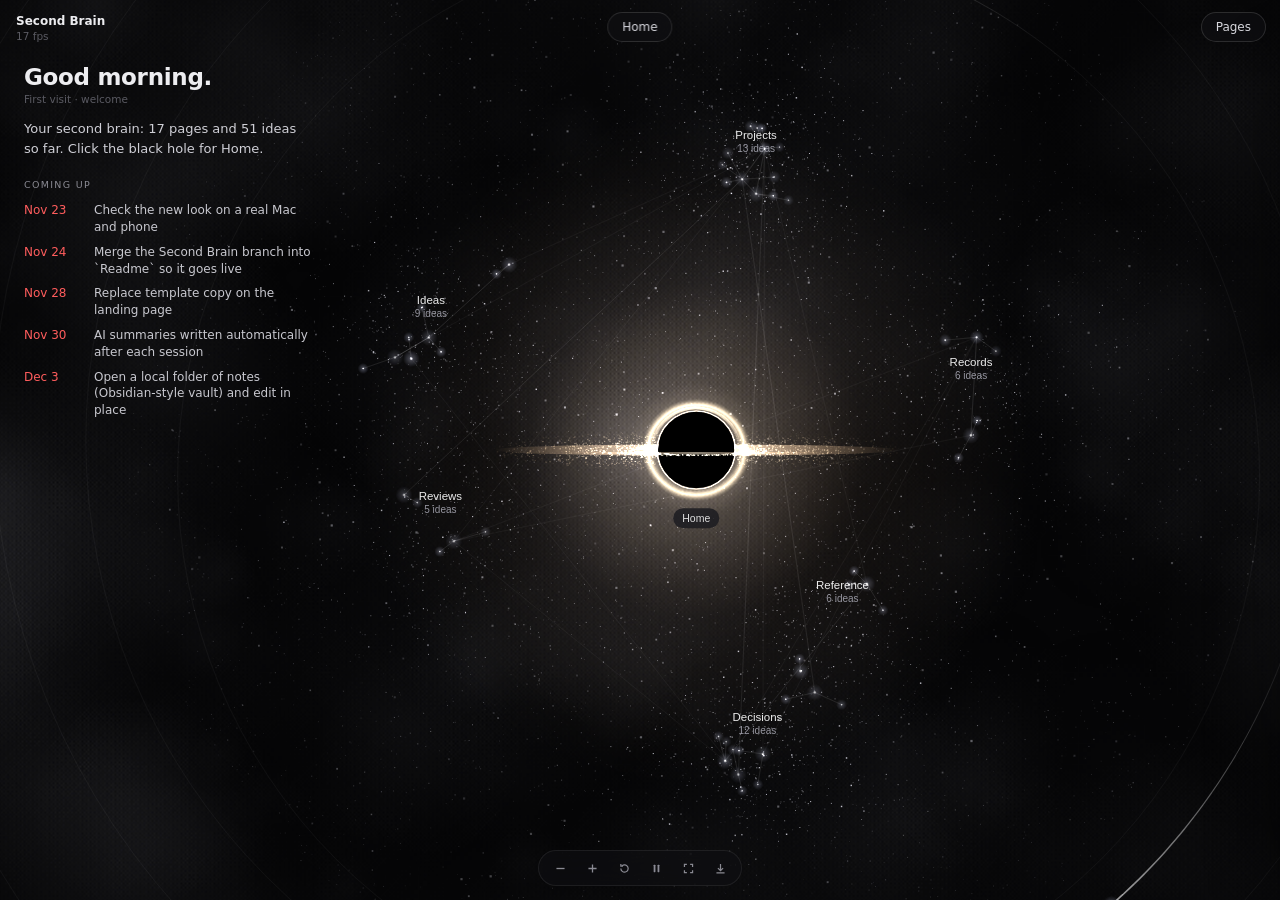
==== commit dec719f3: "Second Brain v2: reference look, Markdown notes, installable app - Rebuilt brain.html: monochrome ga" ====
--- a/brain.html
+++ b/brain.html
@@ -2,791 +2,781 @@
 <html lang="en">
 <head>
 <meta charset="UTF-8">
-<meta name="viewport" content="width=device-width, initial-scale=1.0">
-<title>Zentry — Second Brain</title>
+<meta name="viewport" content="width=device-width, initial-scale=1.0, viewport-fit=cover">
+<title>Second Brain · zentry</title>
+<meta name="theme-color" content="#050506">
+<meta name="apple-mobile-web-app-capable" content="yes">
+<meta name="mobile-web-app-capable" content="yes">
+<meta name="apple-mobile-web-app-status-bar-style" content="black-translucent">
+<meta name="apple-mobile-web-app-title" content="Second Brain">
+<link rel="manifest" href="manifest.webmanifest">
+<link rel="icon" href="icons/icon.svg" type="image/svg+xml">
+<link rel="apple-touch-icon" href="icons/apple-touch-icon.png">
 <style>
 :root{
-  --bg:#07060b; --panel:rgba(17,15,25,.82); --panel2:rgba(255,255,255,.035);
-  --line:rgba(255,255,255,.09); --text:#ece9f5; --muted:#8f8aa3; --dim:#5f5a72;
-  --accent:#9b5cff; --accent2:#5cc8ff; --warn:#ffb35c; --ok:#4fe3a1; --danger:#ff6b81;
-  --r:14px;
+  --bg:#050506; --card:#0f0f12; --line:rgba(255,255,255,.075); --line2:rgba(255,255,255,.13);
+  --text:#ededf0; --muted:#8a8a93; --dim:#5a5a62;
+  --orange:#f08a3c; --green:#3ddc84; --blue:#3b82f6; --purple:#a855f7; --warm:#f2b27a;
 }
 *{box-sizing:border-box;margin:0;padding:0}
 html,body{height:100%;overflow:hidden;background:var(--bg);color:var(--text);
-  font-family:Inter,"Segoe UI",system-ui,-apple-system,sans-serif;font-size:14px;-webkit-font-smoothing:antialiased}
+  font-family:Inter,-apple-system,BlinkMacSystemFont,"SF Pro Text","Segoe UI",system-ui,sans-serif;font-size:13px;-webkit-font-smoothing:antialiased}
 button,input,textarea{font:inherit;color:inherit}
 button{cursor:pointer;background:none;border:0}
-canvas#sky{position:fixed;inset:0;width:100%;height:100%;display:block;cursor:grab;touch-action:none}
-canvas#sky.dragging{cursor:grabbing}
-.glass{background:var(--panel);border:1px solid var(--line);border-radius:var(--r);backdrop-filter:blur(14px);-webkit-backdrop-filter:blur(14px)}
-.pill{padding:7px 14px;border-radius:999px;border:1px solid var(--line);background:rgba(20,18,30,.7);color:var(--text);font-size:13px;transition:.2s}
-.pill:hover{border-color:rgba(255,255,255,.25);background:rgba(40,36,58,.8)}
-.pill.on{border-color:var(--accent);box-shadow:0 0 0 3px rgba(155,92,255,.18)}
-kbd{font-family:inherit;font-size:11px;padding:1px 5px;border-radius:5px;border:1px solid var(--line);color:var(--muted)}
-
-/* top bar */
-#brand{position:fixed;top:16px;left:18px;z-index:5;pointer-events:none}
-#brand b{font-size:13px;letter-spacing:.2px}
-#brand span{display:block;color:var(--dim);font-size:11px}
-#topnav{position:fixed;top:14px;left:50%;transform:translateX(-50%);display:flex;gap:8px;z-index:5}
-#topright{position:fixed;top:14px;right:16px;display:flex;gap:8px;z-index:5}
-
-/* greeting */
-#hello{position:fixed;top:70px;left:24px;width:300px;z-index:4;transition:opacity .3s;padding:4px 8px 10px 0;background:radial-gradient(ellipse at 0 0,rgba(7,6,11,.75),rgba(7,6,11,0) 70%)}
-#hello h1{font-size:26px;font-weight:600;letter-spacing:-.4px}
-#hello .since{color:var(--dim);font-size:12px;margin:4px 0 12px}
-#hello .note{color:#cfcadd;line-height:1.5;margin-bottom:18px}
-.eyebrow{font-size:10.5px;letter-spacing:1.4px;text-transform:uppercase;color:var(--muted);margin-bottom:8px}
-.up{display:flex;gap:12px;padding:5px 0;cursor:pointer;font-size:13px;line-height:1.35}
+canvas#sky{position:fixed;inset:0;width:100%;height:100%;display:block;touch-action:none}
+.pill{height:30px;padding:0 14px;border-radius:999px;border:1px solid var(--line2);background:rgba(16,16,19,.72);backdrop-filter:blur(10px);-webkit-backdrop-filter:blur(10px);font-size:12px;color:#d8d8de;transition:.2s}
+.pill:hover{background:rgba(34,34,40,.85);color:#fff}
+
+#brand{position:fixed;top:calc(14px + env(safe-area-inset-top));left:16px;z-index:5;user-select:none}
+#brand b{font-size:12px;font-weight:600;display:block}
+#brand span{font-size:10.5px;color:var(--dim)}
+#homeBtn{position:fixed;top:calc(12px + env(safe-area-inset-top));left:50%;transform:translateX(-50%);z-index:5}
+#pagesBtn{position:fixed;top:calc(12px + env(safe-area-inset-top));right:14px;z-index:5}
+#dock{position:fixed;bottom:calc(14px + env(safe-area-inset-bottom));left:50%;transform:translateX(-50%);z-index:5;display:flex;gap:2px;padding:4px 6px;border-radius:999px;border:1px solid var(--line);background:rgba(16,16,19,.6);backdrop-filter:blur(10px);-webkit-backdrop-filter:blur(10px)}
+#dock button{width:30px;height:26px;border-radius:999px;color:var(--muted);display:grid;place-items:center}
+#dock button:hover{color:#fff;background:rgba(255,255,255,.06)}
+#dock svg{width:13px;height:13px}
+
+#hello{position:fixed;top:calc(64px + env(safe-area-inset-top));left:24px;width:290px;z-index:4;transition:opacity .4s}
+#hello.hide{opacity:0;pointer-events:none}
+#hello h1{font-size:23px;font-weight:600;letter-spacing:-.3px;cursor:default}
+#hello .since{color:var(--dim);font-size:10.5px;margin:3px 0 14px}
+#hello .note{color:#cfcfd6;line-height:1.55;font-size:13px;margin-bottom:20px}
+.eyebrow{font-size:9.5px;letter-spacing:1.3px;text-transform:uppercase;color:var(--muted);margin-bottom:8px;font-weight:500}
+.up{display:flex;gap:12px;padding:4px 0;cursor:pointer;font-size:12px;line-height:1.4}
+.up .d{color:var(--orange);min-width:58px;white-space:nowrap}
+.up .d.late{color:#ff5d5d}
+.up .t{color:#c8c8cf}
 .up:hover .t{color:#fff}
-.up .d{color:var(--warn);min-width:64px;white-space:nowrap}
-.up .d.late{color:var(--danger)}
-.up .t{color:#cfcadd}
-
-/* capture */
-#capture{position:fixed;left:50%;bottom:22px;transform:translateX(-50%);width:min(620px,calc(100% - 32px));z-index:6;padding:6px 6px 6px 16px;display:flex;align-items:center;gap:10px;border-radius:999px}
-#capture input{flex:1;background:none;border:0;outline:0;font-size:15px;padding:9px 0;min-width:0}
-#capture input::placeholder{color:var(--dim)}
-#capture .send{width:36px;height:36px;border-radius:50%;background:linear-gradient(135deg,var(--accent),#6b3cff);display:grid;place-items:center;flex:none}
-#capture .send svg{width:16px;height:16px}
-#hint{position:fixed;left:50%;bottom:78px;transform:translateX(-50%);font-size:11.5px;color:var(--dim);z-index:6;white-space:nowrap;transition:opacity .2s}
-#hint b{color:var(--muted);font-weight:500}
-
-/* controls */
-#controls{position:fixed;right:16px;bottom:24px;display:flex;flex-direction:column;gap:6px;z-index:5}
-#controls button{width:36px;height:36px;border-radius:10px;border:1px solid var(--line);background:rgba(20,18,30,.75);color:var(--muted);font-size:16px;display:grid;place-items:center}
-#controls button:hover{color:#fff;border-color:rgba(255,255,255,.25)}
-#controls button.on{color:var(--accent);border-color:var(--accent)}
-
-/* side panel */
-#side{position:fixed;top:64px;right:16px;bottom:84px;width:360px;z-index:7;display:flex;flex-direction:column;transform:translateX(calc(100% + 24px));transition:transform .35s cubic-bezier(.2,.8,.2,1);overflow:hidden}
+
+#tip{position:fixed;z-index:8;pointer-events:none;padding:7px 10px;border-radius:8px;background:rgba(20,20,24,.92);border:1px solid var(--line2);font-size:11.5px;max-width:260px;opacity:0;transition:opacity .12s}
+#tip .s{color:var(--muted);font-size:10.5px;margin-top:2px}
+
+.sheet{background:rgba(13,13,16,.94);border:1px solid var(--line);border-radius:16px;box-shadow:0 30px 80px rgba(0,0,0,.6);backdrop-filter:blur(18px);-webkit-backdrop-filter:blur(18px)}
+#scrim{position:fixed;inset:0;z-index:20;background:rgba(0,0,0,.35);opacity:0;pointer-events:none;transition:opacity .35s}
+#scrim.open{opacity:1;pointer-events:auto}
+#home{position:fixed;left:50%;top:50%;width:min(860px,calc(100% - 32px));height:min(780px,calc(100% - 96px));z-index:21;display:flex;flex-direction:column;
+  transform:translate(-50%,-48%) scale(.97);opacity:0;pointer-events:none;transition:transform .45s cubic-bezier(.2,.8,.2,1),opacity .35s}
+#home.open{transform:translate(-50%,-50%);opacity:1;pointer-events:auto}
+.hd{display:flex;align-items:center;gap:10px;padding:18px 18px 12px}
+.hd h2{font-size:19px;font-weight:600}
+.chip{font-size:10.5px;color:var(--muted);padding:3px 8px;border-radius:999px;border:1px solid var(--line2)}
+.x{margin-left:auto;width:26px;height:26px;border-radius:50%;border:1px solid var(--line2);color:var(--muted);font-size:11px;flex:none}
+.x:hover{color:#fff}
+.search{margin:0 18px 14px;display:flex;align-items:center;gap:10px;height:36px;padding:0 12px;border-radius:10px;border:1px solid var(--line2);background:rgba(255,255,255,.02)}
+.search:focus-within{border-color:rgba(255,255,255,.3)}
+.search input{flex:1;background:none;border:0;outline:0;font-size:13px;min-width:0}
+.search input::placeholder{color:var(--dim)}
+.search svg{width:13px;height:13px;color:var(--muted);flex:none}
+.scroll{overflow:auto;padding:0 18px 18px;flex:1}
+.scroll::-webkit-scrollbar{width:8px}.scroll::-webkit-scrollbar-thumb{background:rgba(255,255,255,.08);border-radius:8px}
+.grid{display:grid;gap:10px}
+.k4{grid-template-columns:repeat(4,1fr)}
+.k3{grid-template-columns:repeat(3,1fr)}
+.k2{grid-template-columns:repeat(2,1fr)}
+.box{border:1px solid var(--line);background:var(--card);border-radius:12px;padding:13px 14px;position:relative;overflow:hidden}
+.kpi{min-height:92px;border-color:color-mix(in srgb,var(--c) 45%,transparent);background:linear-gradient(180deg,var(--card) 40%,color-mix(in srgb,var(--c) 7%,var(--card)))}
+.kpi::before{content:"";position:absolute;left:0;top:0;bottom:0;width:2px;background:var(--c);opacity:.9}
+.kpi .n{font-size:22px;font-weight:600;letter-spacing:-.4px}
+.kpi .l{font-size:11.5px;color:#d0d0d6;margin-top:1px}
+.kpi .s{font-size:10px;color:var(--dim)}
+.kpi .b{position:absolute;top:12px;right:12px;font-size:9.5px;padding:2px 6px;border-radius:5px;color:var(--c);background:color-mix(in srgb,var(--c) 14%,transparent);border:1px solid color-mix(in srgb,var(--c) 30%,transparent)}
+.spark{position:absolute;right:12px;bottom:12px;display:flex;align-items:flex-end;gap:2px;height:22px}
+.spark i{width:9px;background:var(--c);opacity:.35;border-radius:1.5px}
+.spark i:last-child{opacity:1}
+.box h3{font-size:12.5px;font-weight:600;display:flex;align-items:center;gap:7px}
+.box h3::before{content:"";width:6px;height:6px;border-radius:50%;background:var(--c,#fff)}
+.box .sub{font-size:10.5px;color:var(--dim);margin:2px 0 12px}
+.chart{display:flex;align-items:flex-end;gap:2px;height:150px;border-left:1px solid var(--line);border-bottom:1px solid var(--line);padding-left:4px;position:relative}
+.chart i{flex:1;background:linear-gradient(180deg,#b27cff,#7c3aed);border-radius:2px 2px 0 0;min-height:0;opacity:.95}
+.chart i.z{background:none}
+.chart i:hover{filter:brightness(1.3)}
+.ax{display:flex;justify-content:space-between;font-size:9.5px;color:var(--dim);margin-top:5px;padding-left:4px}
+.yl{position:absolute;left:-22px;font-size:9px;color:var(--dim)}
+.hb{padding:6px 0;cursor:pointer}
+.hb .r{display:flex;justify-content:space-between;font-size:11.5px;margin-bottom:5px;color:#d8d8de;gap:8px}
+.hb .r span:first-child{white-space:nowrap;overflow:hidden;text-overflow:ellipsis}
+.hb .r span:last-child{color:var(--muted)}
+.hb .t{height:3px;border-radius:3px;background:rgba(255,255,255,.05)}
+.hb .t i{display:block;height:100%;border-radius:3px;background:var(--c)}
+.hb:hover .r span:first-child{color:#fff}
+.li{padding:9px 0;border-bottom:1px solid var(--line);cursor:pointer}
+.li:last-child{border:0}
+.li .a{font-size:12px;color:#e4e4e8}
+.li .s{font-size:10.5px;color:var(--dim);margin-top:1px}
+.li:hover .a{color:#fff}
+.eyebrow.sm{font-size:9px;margin-bottom:4px}
+.empty{color:var(--dim);padding:10px 0}
+.res .li .a mark,.res .li .s mark{background:rgba(255,255,255,.16);color:#fff;border-radius:3px}
+
+#side{position:fixed;top:calc(54px + env(safe-area-inset-top));right:14px;bottom:calc(56px + env(safe-area-inset-bottom));width:400px;z-index:10;display:flex;flex-direction:column;
+  transform:translateX(calc(100% + 30px));transition:transform .45s cubic-bezier(.2,.8,.2,1)}
 #side.open{transform:none}
-#side header{padding:16px 16px 12px;border-bottom:1px solid var(--line);display:flex;gap:10px;align-items:flex-start}
-#side header .ttl{flex:1;min-width:0}
-#side header h2{font-size:17px;font-weight:600;line-height:1.3;word-wrap:break-word}
-#side header .meta{color:var(--muted);font-size:12px;margin-top:4px}
-#side .body{padding:14px 16px;overflow:auto;flex:1}
-.mobile-only{display:none}
-.x{width:28px;height:28px;border-radius:50%;border:1px solid var(--line);color:var(--muted);flex:none}
-.x:hover{color:#fff}
-.chip{display:inline-flex;align-items:center;gap:6px;font-size:11.5px;padding:3px 9px;border-radius:999px;background:var(--panel2);border:1px solid var(--line)}
-.chip i{width:7px;height:7px;border-radius:50%;display:inline-block}
-textarea.edit{width:100%;min-height:120px;background:var(--panel2);border:1px solid var(--line);border-radius:10px;padding:10px 12px;resize:vertical;outline:0;line-height:1.5}
-textarea.edit:focus{border-color:rgba(155,92,255,.6)}
-.row{display:flex;gap:8px;flex-wrap:wrap;margin-top:12px}
-.btn{padding:7px 12px;border-radius:9px;border:1px solid var(--line);background:var(--panel2);font-size:12.5px}
-.btn:hover{border-color:rgba(255,255,255,.25)}
-.btn.primary{background:var(--accent);border-color:var(--accent)}
-.btn.danger:hover{border-color:var(--danger);color:var(--danger)}
-.card{padding:10px 12px;border-radius:10px;background:var(--panel2);border:1px solid var(--line);margin-bottom:8px;cursor:pointer;transition:.15s}
-.card:hover{border-color:rgba(255,255,255,.2);transform:translateX(-2px)}
-.card .w{font-size:11px;color:var(--dim);margin-top:4px;display:flex;gap:8px}
-.card .w .due{color:var(--warn)}
-.card.done .tx{text-decoration:line-through;color:var(--muted)}
-.related{margin-top:18px}
-
-/* modal (home) */
-#scrim{position:fixed;inset:0;background:rgba(4,3,8,.55);z-index:20;opacity:0;pointer-events:none;transition:opacity .25s}
-#scrim.open{opacity:1;pointer-events:auto}
-#home{position:fixed;left:50%;top:50%;width:min(1000px,calc(100% - 32px));max-height:calc(100% - 80px);transform:translate(-50%,-48%) scale(.98);opacity:0;pointer-events:none;z-index:21;transition:.3s cubic-bezier(.2,.8,.2,1);display:flex;flex-direction:column}
-#home.open{opacity:1;transform:translate(-50%,-50%);pointer-events:auto}
-#home>header{display:flex;align-items:center;gap:12px;padding:18px 20px 0}
-#home>header h2{font-size:20px}
-#home .scroll{overflow:auto;padding:16px 20px 20px}
-.grid{display:grid;gap:12px}
-.g4{grid-template-columns:repeat(4,1fr)}
-.g3{grid-template-columns:1.2fr 1fr 1fr}
-.g2{grid-template-columns:1fr 1fr}
-.tile{padding:14px;border-radius:12px;background:var(--panel2);border:1px solid var(--line);position:relative;overflow:hidden}
-.tile .n{font-size:26px;font-weight:600}
-.tile .l{color:var(--muted);font-size:12px}
-.tile .badge{position:absolute;top:12px;right:12px;font-size:11px;padding:2px 7px;border-radius:6px}
-.tile h3{font-size:13.5px;font-weight:600;display:flex;align-items:center;gap:8px}
-.tile h3 i{width:7px;height:7px;border-radius:50%}
-.tile .sub{color:var(--dim);font-size:11.5px;margin:2px 0 12px}
-.bars{display:flex;align-items:flex-end;gap:3px;height:120px}
-.bars div{flex:1;background:linear-gradient(to top,#6b3cff,#b48cff);border-radius:3px 3px 0 0;min-height:2px;position:relative}
-.bars div:hover{filter:brightness(1.4)}
-.axis{display:flex;justify-content:space-between;color:var(--dim);font-size:10.5px;margin-top:6px}
-.hb{margin-bottom:9px;cursor:pointer}
-.hb .top{display:flex;justify-content:space-between;font-size:12.5px;margin-bottom:4px}
-.hb .top span:last-child{color:var(--muted)}
-.hb .track{height:4px;border-radius:4px;background:rgba(255,255,255,.06)}
-.hb .fill{height:100%;border-radius:4px}
-.tabs{display:flex;gap:6px;margin-bottom:12px}
-.tabs button{padding:5px 11px;border-radius:8px;font-size:12px;color:var(--muted);border:1px solid transparent}
-.tabs button.on{color:#fff;border-color:var(--line);background:rgba(255,255,255,.05)}
-.summary p{line-height:1.6;color:#d9d5e6;margin-bottom:10px}
-.summary b{color:#fff;font-weight:600}
-.summary ul{margin:4px 0 12px 18px;color:#d9d5e6;line-height:1.6}
-.summary .kw{display:inline-block;padding:1px 8px;margin:2px 3px 2px 0;border-radius:999px;background:rgba(155,92,255,.14);color:#cbb2ff;font-size:12px}
-.list .li{padding:8px 0;border-bottom:1px solid var(--line);cursor:pointer}
-.list .li:last-child{border:0}
-.list .li .w{color:var(--dim);font-size:11px}
-.foot{display:flex;gap:8px;flex-wrap:wrap;margin-top:14px}
-
-/* palette */
-#palette{position:fixed;left:50%;top:14vh;transform:translateX(-50%);width:min(580px,calc(100% - 32px));z-index:30;display:none;flex-direction:column;max-height:62vh}
-#palette.open{display:flex}
-#palette input{background:none;border:0;outline:0;padding:16px 18px;font-size:16px;border-bottom:1px solid var(--line)}
-#palette .res{overflow:auto;padding:6px}
-#palette .it{padding:9px 12px;border-radius:9px;display:flex;gap:10px;align-items:center;cursor:pointer}
-#palette .it.sel{background:rgba(155,92,255,.16)}
-#palette .it .tx{flex:1;min-width:0;white-space:nowrap;overflow:hidden;text-overflow:ellipsis}
-#palette .it .w{color:var(--dim);font-size:11.5px;white-space:nowrap}
-#palette .it i{width:8px;height:8px;border-radius:50%;flex:none}
-#palette .empty{padding:18px;color:var(--dim);text-align:center}
-mark{background:rgba(155,92,255,.35);color:#fff;border-radius:3px}
-
-#toast{position:fixed;left:50%;bottom:86px;transform:translate(-50%,10px);opacity:0;z-index:40;padding:8px 14px;border-radius:999px;font-size:13px;transition:.25s;pointer-events:none}
+#side .hd h2{font-size:16px;line-height:1.3}
+#side .meta{font-size:10.5px;color:var(--dim);padding:0 18px 12px;margin-top:-6px;display:flex;gap:6px;flex-wrap:wrap;align-items:center}
+.grp{margin:14px 0 4px;display:flex;justify-content:space-between;align-items:baseline}
+.grp b{font-size:11px;font-weight:600;letter-spacing:.3px}
+.grp span{font-size:10px;color:var(--dim)}
+.md{font-size:13px;line-height:1.65;color:#d6d6dc}
+.md h1,.md h2,.md h3{color:#fff;font-weight:600;line-height:1.3;margin:20px 0 6px;scroll-margin-top:12px}
+.md h2{font-size:14.5px}.md h3{font-size:13px}
+.md h2.hl{animation:hl 2s}
+@keyframes hl{0%{color:var(--warm)}100%{color:#fff}}
+.md p{margin:6px 0}
+.md ul{margin:6px 0 6px 18px}
+.md li{margin:2px 0}
+.md li.task{list-style:none;margin-left:-18px}
+.md li.task input{margin-right:7px;accent-color:#a855f7;vertical-align:-1px}
+.md li.task.done span{color:var(--dim);text-decoration:line-through}
+.md code{font-family:"JetBrains Mono",ui-monospace,Menlo,monospace;font-size:11.5px;background:rgba(255,255,255,.06);padding:1px 5px;border-radius:4px}
+.md pre{background:rgba(255,255,255,.04);border:1px solid var(--line);border-radius:8px;padding:10px 12px;overflow:auto;margin:8px 0}
+.md pre code{background:none;padding:0}
+.md a{color:#fff;text-decoration:underline;text-decoration-color:rgba(255,255,255,.3);text-underline-offset:2px;cursor:pointer}
+.md a.wl{text-decoration:none;border-bottom:1px dashed rgba(255,255,255,.35)}
+.md a:hover{text-decoration-color:#fff;border-color:#fff}
+.md .due{color:var(--orange);font-size:11.5px}
+.md > :first-child{margin-top:0}
+.back{margin-top:22px;border-top:1px solid var(--line);padding-top:14px}
+.tools{display:flex;gap:6px;flex-wrap:wrap;padding:0 18px 14px}
+.btn{height:28px;padding:0 11px;border-radius:8px;border:1px solid var(--line2);font-size:11.5px;color:#d8d8de;background:rgba(255,255,255,.02)}
+.btn:hover{color:#fff;border-color:rgba(255,255,255,.28)}
+textarea.edit{width:100%;min-height:55vh;background:rgba(255,255,255,.02);border:1px solid var(--line2);border-radius:10px;padding:12px;outline:0;resize:vertical;font-family:"JetBrains Mono",ui-monospace,Menlo,monospace;font-size:12px;line-height:1.6;color:#ddd}
+
+#toast{position:fixed;left:50%;bottom:calc(60px + env(safe-area-inset-bottom));transform:translate(-50%,8px);opacity:0;z-index:40;padding:7px 13px;border-radius:999px;font-size:12px;background:rgba(20,20,24,.95);border:1px solid var(--line2);transition:.25s;pointer-events:none}
 #toast.show{opacity:1;transform:translate(-50%,0)}
-#tip{position:fixed;z-index:8;pointer-events:none;padding:7px 10px;border-radius:9px;font-size:12px;max-width:260px;opacity:0;transition:opacity .12s}
-#tip .w{color:var(--dim);font-size:11px;margin-top:2px}
-
-@media (max-width:900px){
-  .g4{grid-template-columns:repeat(2,1fr)} .g3,.g2{grid-template-columns:1fr}
-  #hello{width:260px}
-}
+#install{display:none}
+
+@media (max-width:860px){ .k4{grid-template-columns:repeat(2,1fr)} .k3,.k2{grid-template-columns:1fr} }
 @media (max-width:700px){
-  #hello{top:58px;left:16px;right:16px;width:auto}
-  #hello h1{font-size:21px} #hello .note,#hello .since{display:none}
-  #topnav{display:none} .mobile-only{display:inline-block}
-  #side{left:8px;right:8px;width:auto;top:auto;height:62vh;bottom:8px;transform:translateY(calc(100% + 20px))}
-  #controls{bottom:84px;right:10px}
-  #hint{display:none}
+  #hello{left:16px;right:16px;width:auto;top:calc(52px + env(safe-area-inset-top))}
+  #hello h1{font-size:20px} #hello .note{display:none}
   #brand span{display:none}
+  #home{width:100%;height:calc(100% - 40px - env(safe-area-inset-top));top:auto;bottom:0;left:0;transform:translateY(30px);border-radius:16px 16px 0 0}
+  #home.open{transform:none}
+  #side{left:8px;right:8px;width:auto;top:auto;height:70vh;bottom:8px;transform:translateY(calc(100% + 20px))}
+  #side.open{transform:none}
 }
 </style>
 </head>
 <body>
-<canvas id="sky" aria-label="Galaxy of your notes"></canvas>
-
-<div id="brand"><b>zentry · Second Brain</b><span id="brandsub"></span></div>
-<nav id="topnav">
-  <button class="pill on" id="navGalaxy">Galaxy</button>
-  <button class="pill" id="navHome">Home</button>
-</nav>
-<div id="topright">
-  <button class="pill mobile-only" id="navHome2">Home</button>
-  <button class="pill" id="openSearch">Search <kbd>⌘K</kbd></button>
-</div>
+<canvas id="sky"></canvas>
+
+<div id="brand"><b id="appTitle">Second Brain</b><span id="sub">60 fps</span></div>
+<button class="pill" id="homeBtn">Home</button>
+<button class="pill" id="pagesBtn">Pages</button>
 
 <section id="hello">
-  <h1 id="greet">Evening.</h1>
+  <h1 id="greet" title="Click to set your name">Evening.</h1>
   <div class="since" id="since"></div>
   <p class="note" id="note"></p>
   <div class="eyebrow">Coming up</div>
   <div id="upcoming"></div>
 </section>
 
-<div id="hint"><b>#group</b> to file it · <b>!</b> important · <b>@tomorrow</b> / <b>@2026-12-01</b> deadline · <kbd>/</kbd> to type</div>
-<form id="capture" class="glass" autocomplete="off">
-  <input id="cap" placeholder="What did you just do?" aria-label="Log what you did">
-  <button class="send" aria-label="Save"><svg viewBox="0 0 24 24" fill="none" stroke="#fff" stroke-width="2.4" stroke-linecap="round" stroke-linejoin="round"><path d="M5 12h14M13 6l6 6-6 6"/></svg></button>
-</form>
-
-<div id="controls">
-  <button id="zin" title="Zoom in">+</button>
-  <button id="zout" title="Zoom out">−</button>
-  <button id="zreset" title="Reset view">⟲</button>
-  <button id="focusBtn" title="Focus mode (F)">◎</button>
+<div id="dock">
+  <button id="zout" title="Zoom out (−)"><svg viewBox="0 0 16 16" fill="none" stroke="currentColor" stroke-width="1.6"><path d="M3 8h10"/></svg></button>
+  <button id="zin" title="Zoom in (+)"><svg viewBox="0 0 16 16" fill="none" stroke="currentColor" stroke-width="1.6"><path d="M3 8h10M8 3v10"/></svg></button>
+  <button id="zreset" title="Reset view (0)"><svg viewBox="0 0 16 16" fill="none" stroke="currentColor" stroke-width="1.5"><path d="M3.5 8a4.5 4.5 0 1 0 1.4-3.3M3.5 2.5v2.6h2.6"/></svg></button>
+  <button id="pause" title="Pause motion (Space)"></button>
+  <button id="full" title="Fullscreen"><svg viewBox="0 0 16 16" fill="none" stroke="currentColor" stroke-width="1.5"><path d="M3 6V3h3M10 3h3v3M13 10v3h-3M6 13H3v-3"/></svg></button>
+  <button id="install" title="Install as app"><svg viewBox="0 0 16 16" fill="none" stroke="currentColor" stroke-width="1.5"><path d="M8 2.5v8M4.8 7.5 8 10.7l3.2-3.2M3 13.5h10"/></svg></button>
 </div>
 
-<aside id="side" class="glass" aria-live="polite"></aside>
-
+<div id="tip"></div>
 <div id="scrim"></div>
-<section id="home" class="glass" role="dialog" aria-label="Home">
-  <header><h2>Home</h2><span class="chip" id="today"></span><span style="flex:1"></span><button class="x" id="homeClose">✕</button></header>
+
+<section id="home" class="sheet" role="dialog" aria-label="Home">
+  <div class="hd"><h2>Home</h2><span class="chip" id="today"></span><button class="x" data-close-home>✕</button></div>
+  <label class="search"><svg viewBox="0 0 16 16" fill="none" stroke="currentColor" stroke-width="1.6"><circle cx="7" cy="7" r="4.5"/><path d="m10.5 10.5 3 3"/></svg><input id="q" placeholder="Search every page and conversation…" autocomplete="off"></label>
   <div class="scroll" id="homeBody"></div>
 </section>
 
-<div id="palette" class="glass"><input id="q" placeholder="Search everything you've logged…"><div class="res" id="res"></div></div>
-<div id="toast" class="glass"></div>
-<div id="tip" class="glass"></div>
-<input type="file" id="importFile" accept="application/json" hidden>
-
+<aside id="side" class="sheet"></aside>
+<div id="toast"></div>
+
+<script src="brain/brain-data.js"></script>
 <script>
 (() => {
 'use strict';
-/* ---------- utils ---------- */
+/* ================= helpers ================= */
 const $ = s => document.querySelector(s);
 const DAY = 864e5;
-const esc = s => String(s).replace(/[&<>"']/g, c => ({'&':'&amp;','<':'&lt;','>':'&gt;','"':'&quot;',"'":'&#39;'}[c]));
-const hash = s => { let h = 2166136261; for (const c of s) { h ^= c.charCodeAt(0); h = Math.imul(h, 16777619); } return (h >>> 0) / 4294967295; };
-const uid = () => Date.now().toString(36) + Math.random().toString(36).slice(2, 7);
-const cap1 = s => s.charAt(0).toUpperCase() + s.slice(1);
-const startOfDay = t => { const d = new Date(t); d.setHours(0,0,0,0); return d.getTime(); };
+const esc = s => String(s).replace(/[&<>"']/g, c => ({ '&': '&amp;', '<': '&lt;', '>': '&gt;', '"': '&quot;', "'": '&#39;' }[c]));
 const MON = ['Jan','Feb','Mar','Apr','May','Jun','Jul','Aug','Sep','Oct','Nov','Dec'];
-const fmtDate = t => { const d = new Date(t); return MON[d.getMonth()] + ' ' + d.getDate(); };
-function fmtRel(t) {
-  const diff = Date.now() - t, m = diff / 6e4;
-  if (m < 1) return 'just now';
-  if (m < 60) return Math.round(m) + ' min ago';
-  if (m < 60 * 24 && startOfDay(t) === startOfDay(Date.now())) return Math.round(m / 60) + ' h ago';
-  if (startOfDay(t) === startOfDay(Date.now() - DAY)) return 'yesterday';
-  return fmtDate(t);
-}
-function fmtDue(t) {
-  const d = Math.round((startOfDay(t) - startOfDay(Date.now())) / DAY);
-  if (d === 0) return 'today'; if (d === 1) return 'tomorrow'; if (d === -1) return 'yesterday';
-  return (d < 0 ? 'was ' : 'by ') + fmtDate(t);
-}
+const sod = t => { const d = new Date(t); d.setHours(0, 0, 0, 0); return d.getTime(); };
+const fmtD = t => MON[new Date(t).getMonth()] + ' ' + new Date(t).getDate();
+const fmtFull = t => { const d = new Date(t); return `${MON[d.getMonth()]} ${d.getDate()}, ${d.getFullYear()}`; };
+const fmtDue = t => { const n = Math.round((sod(t) - sod(Date.now())) / DAY); return n === 0 ? 'today' : n === 1 ? 'tomorrow' : n < 0 ? fmtD(t) : 'by ' + fmtD(t); };
+function ago(t) {
+  const m = (Date.now() - t) / 6e4;
+  if (m < 2) return 'just now'; if (m < 60) return Math.round(m) + ' minutes ago';
+  const h = m / 60; if (h < 36) return Math.round(h) + (Math.round(h) === 1 ? ' hour ago' : ' hours ago');
+  const d = h / 24; return d < 14 ? Math.round(d) + ' days ago' : fmtD(t);
+}
+const store = {
+  get(k, d) { try { const v = localStorage.getItem('zentry.' + k); return v == null ? d : JSON.parse(v); } catch (e) { return d; } },
+  set(k, v) { try { localStorage.setItem('zentry.' + k, JSON.stringify(v)); } catch (e) {} }
+};
+function rng(seed) { let s = seed >>> 0 || 1; return () => (s = Math.imul(s ^ s >>> 15, 1 | s) + 0x6D2B79F5 >>> 0, ((s ^ s >>> 14) >>> 0) / 4294967296); }
+const strHash = s => { let h = 2166136261; for (let i = 0; i < s.length; i++) { h ^= s.charCodeAt(i); h = Math.imul(h, 16777619); } return h >>> 0; };
+const gauss = r => { let u = 0, v = 0; while (!u) u = r(); while (!v) v = r(); return Math.sqrt(-2 * Math.log(u)) * Math.cos(6.2832 * v); };
 const reduced = matchMedia('(prefers-reduced-motion: reduce)').matches;
 
-/* ---------- data ---------- */
-const STORE = 'zentry.brain.v1';
-const PALETTE = ['#b48cff','#5cc8ff','#ffb35c','#4fe3a1','#ff7aa8','#ffe066','#7aa2ff','#ff8f5c','#8ef0ff','#c3f56b'];
-let state;
-try { state = JSON.parse(localStorage.getItem(STORE)); } catch (e) { state = null; }
-if (!state || !Array.isArray(state.entries)) state = { entries: seed(), lastVisit: Date.now() - 6 * 36e5 };
-const prevVisit = state.lastVisit || Date.now();
-state.lastVisit = Date.now();
-function save() { try { localStorage.setItem(STORE, JSON.stringify(state)); } catch (e) {} }
-save();
-
-function seed() {
-  let s = 7; const rnd = () => (s = (s * 16807) % 2147483647) / 2147483647;
-  const pick = a => a[Math.floor(rnd() * a.length)];
-  const T = {
-    Projects: ['Shipped the new login page','Fixed navbar overflow on mobile','Set up GitHub Pages deploy for zentry','Refactored the auth flow','Wrote README and contribution notes','Cleaned up maincss.css','Added dark theme tokens','Prototype of the galaxy view','Hooked up localStorage persistence','Profiled canvas render loop, 60 fps now'],
-    Learning: ['Finished chapter on async/await','Read about canvas performance tricks','Watched talk on spaced repetition','Practised CSS grid layouts','Learned how git rebase really works','Went through WebGL basics tutorial'],
-    Ideas: ['Galaxy where distance = how recent','Weekly auto-summary every Sunday evening','Focus mode that dims everything else','Voice capture from the phone','Link notes automatically by keywords','Daily “one thing” in the centre'],
-    Meetings: ['Call with Kuba about the landing page','Sync with the design team','Feedback session on the dashboard','Planning next sprint','1:1 about goals for December'],
-    Health: ['Ran 5 km in the morning','Gym — legs day','Slept 8 hours, felt great','Walked 10k steps','Stretching 20 minutes'],
-    Reading: ['Read 30 pages of Deep Work','Article: how second brains fail','Finished Atomic Habits','Notes from Building a Second Brain']
+/* ================= data ================= */
+const BRAIN = window.BRAIN || { pages: [], config: {} };
+const cfg = BRAIN.config || {};
+// parse a raw markdown page in the browser (local edits / imports) – mirrors tools/build-brain.mjs
+function parsePage(raw, slug, path, fallbackGroup) {
+  const m = raw.match(/^---\r?\n([\s\S]*?)\r?\n---\r?\n?/); const meta = {};
+  if (m) m[1].split(/\r?\n/).forEach(l => { const kv = l.match(/^([\w-]+):\s*(.*?)\s*(#.*)?$/); if (kv) meta[kv[1]] = /^\[.*\]$/.test(kv[2]) ? kv[2].slice(1, -1).split(',').map(s => s.trim()).filter(Boolean) : kv[2].replace(/^["']|["']$/g, ''); });
+  const body = m ? raw.slice(m[0].length) : raw;
+  const ideas = []; let cur = null, code = false;
+  body.split(/\r?\n/).forEach(l => { if (/^```/.test(l)) code = !code; const h = !code && l.match(/^##\s+(.+)/); if (h) { cur = { title: h[1].trim(), text: '' }; ideas.push(cur); } else if (cur) cur.text += l + '\n'; });
+  if (!ideas.length) ideas.push({ title: meta.title || slug, text: body });
+  const ts = s => { const t = Date.parse(s); return isNaN(t) ? null : t; };
+  const created = ts(meta.created) || Date.now();
+  return {
+    slug, path, title: meta.title || slug, group: meta.group || fallbackGroup || 'Inbox', tags: Array.isArray(meta.tags) ? meta.tags : [],
+    created, updated: ts(meta.updated) || created, ideas: ideas.map(i => ({ title: i.title, text: i.text.trim() })),
+    links: [...new Set([...body.matchAll(/\[\[([^\]|#]+)(?:[|#][^\]]*)?\]\]/g)].map(x => x[1].trim()))],
+    tasks: [...body.matchAll(/^\s*[-*]\s+\[( |x|X)\]\s+(.+)$/gm)].map(x => { const d = x[2].match(/@(\d{4}-\d{2}-\d{2})/); return { done: x[1] !== ' ', text: x[2].replace(/@\d{4}-\d{2}-\d{2}/, '').replace(/\s*→.*$/, '').trim(), due: d ? ts(d[1] + 'T18:00:00') : null }; }),
+    body: body.trim(), raw, local: true
   };
-  const out = [], now = Date.now();
-  Object.entries(T).forEach(([g, list]) => {
-    const n = g === 'Projects' ? 46 : g === 'Learning' ? 26 : g === 'Ideas' ? 22 : 16;
-    for (let i = 0; i < n; i++) {
-      const age = Math.pow(rnd(), 2.2) * 90 * DAY;
-      out.push({ id: uid() + i + g, text: pick(list), group: g, ts: now - age, important: rnd() < .1 });
+}
+const overrides = store.get('overrides', {});   // slug -> raw md edited or imported in this browser
+let pages = [];
+function loadPages() {
+  pages = BRAIN.pages.map(p => overrides[p.slug] ? Object.assign(parsePage(overrides[p.slug], p.slug, p.path, p.group), { edited: true, local: false }) : p);
+  Object.entries(overrides).forEach(([slug, raw]) => { if (!pages.find(p => p.slug === slug)) pages.push(parsePage(raw, slug, 'local/' + slug + '.md', 'Inbox')); });
+  const slugs = new Set(pages.map(p => p.slug));
+  pages.forEach(p => p.links = p.links.filter(l => slugs.has(l) && l !== p.slug));
+  pages.forEach(p => p.backlinks = pages.filter(q => q.links.includes(p.slug)).map(q => q.slug));
+}
+loadPages();
+const bySlug = s => pages.find(p => p.slug === s);
+const groupNames = () => [...new Set(pages.map(p => p.group))];
+const lastVisit = store.get('lastVisit', null);
+store.set('lastVisit', Date.now());
+
+/* ================= world layout ================= */
+let W, H, DPR, base;
+let slow = 0, lowRes = false;   // drop to 1x pixels automatically on slow machines
+const HOLE = 40;
+const world = { ideas: [], groups: [], dust: [], disk: [], comets: [], links: [] };
+const ORDER = ['Projects', 'Records', 'Reference', 'Decisions', 'Reviews', 'Ideas', 'Inbox'];
+const ord = n => { const i = ORDER.indexOf(n); return i < 0 ? 99 : i; };
+function buildWorld() {
+  const now = Date.now();
+  const names = groupNames().sort((a, b) => ord(a) - ord(b) || a.localeCompare(b));
+  const n = Math.max(names.length, 5);
+  world.groups = names.map((name, i) => {
+    const r = rng(strHash(name));
+    const ps = pages.filter(p => p.group === name);
+    return { name, ang: (i / n) * Math.PI * 2 - Math.PI / 2 + (r() - .5) * .3, dist: 230 + r() * 70, pages: ps, ideas: ps.reduce((s, p) => s + p.ideas.length, 0), x: 0, y: 0 };
+  });
+  world.ideas = [];
+  world.groups.forEach(g => {
+    let sx = 0, sy = 0, k = 0;
+    g.pages.forEach(p => {
+      const r = rng(strHash(p.slug));
+      const age = Math.max(0, now - p.updated) / DAY;
+      const pr = g.dist + Math.min(1, age / 60) * 160 + gauss(r) * 34;
+      const pa = g.ang + gauss(r) * .2;
+      const px = Math.cos(pa) * pr, py = Math.sin(pa) * pr;
+      p.ideas.forEach((idea, j) => {
+        const rr = rng(strHash(p.slug + j));
+        const d = j === 0 ? 0 : 10 + rr() * 26, a = rr() * 6.2832;
+        const o = { x: px + Math.cos(a) * d, y: py + Math.sin(a) * d, page: p, idea, j, g, fresh: Math.max(0, 1 - age / 21), task: p.tasks.some(t => !t.done && t.due), tw: rr() * 6.28 };
+        world.ideas.push(o); sx += o.x; sy += o.y; k++;
+      });
+    });
+    g.x = k ? sx / k : Math.cos(g.ang) * g.dist; g.y = k ? sy / k : Math.sin(g.ang) * g.dist;
+  });
+  world.links = [];
+  pages.forEach(p => {
+    const own = world.ideas.filter(i => i.page === p);
+    for (let i = 1; i < own.length; i++) world.links.push([own[0], own[i], .09]);
+    p.links.forEach(s => { const q = world.ideas.find(i => i.page.slug === s && i.j === 0); if (q && own[0]) world.links.push([own[0], q, q.g === own[0].g ? .1 : .035]); });
+  });
+  const r = rng(42);
+  world.dust = [];
+  const N = Math.round(Math.min(7000, 3600 + (W * H) / 650));
+  for (let i = 0; i < N; i++) {
+    const rad = 48 + Math.pow(r(), .7) * 560, a = r() * 6.2832;
+    world.dust.push({ r: rad, a, s: r() < .06 ? 1.5 + r() : .4 + r() * .8, al: .12 + r() * .6 * (1 - rad / 700), w: .016 * Math.pow(120 / rad, .9), arm: 0 });
+  }
+  world.groups.forEach(g => {
+    const rr = rng(strHash(g.name + 'dust')), cnt = 220 + g.ideas * 26;
+    for (let i = 0; i < cnt; i++) {
+      const tx = g.x + gauss(rr) * 62, ty = g.y + gauss(rr) * 62;
+      world.dust.push({ r: Math.hypot(tx, ty), a: Math.atan2(ty, tx), s: rr() < .05 ? 1.6 : .35 + rr() * .9, al: .2 + rr() * .6, w: 0, arm: 1 });
     }
   });
-  const tasks = [['Send the landing page draft to Kuba','Projects',1],['Prepare demo of the second brain','Projects',3],['Book dentist appointment','Health',5],['Finish the WebGL course module','Learning',-1],['Write weekly review','Reading',2]];
-  tasks.forEach(([t, g, d], i) => out.push({ id: 'task' + i, text: t, group: g, ts: now - (i + 1) * 3 * 36e5, due: startOfDay(now + d * DAY) + 18 * 36e5, done: false, important: i === 0 }));
-  return out;
-}
-
-const groupsOf = () => {
-  const m = new Map();
-  state.entries.forEach(e => m.set(e.group, (m.get(e.group) || 0) + 1));
-  return [...m.entries()].sort((a, b) => b[1] - a[1]).map(([name, count]) => ({ name, count }));
-};
-const colorOf = name => {
-  state.colors = state.colors || {};
-  if (!state.colors[name]) { const used = Object.values(state.colors); state.colors[name] = PALETTE.find(c => !used.includes(c)) || PALETTE[Math.floor(hash(name) * PALETTE.length)]; save(); }
-  return state.colors[name];
-};
-
-/* ---------- capture parsing ---------- */
-function parseDue(tok) {
-  const t = tok.toLowerCase(), now = Date.now();
-  if (t === 'today') return startOfDay(now) + 18 * 36e5;
-  if (t === 'tomorrow') return startOfDay(now + DAY) + 18 * 36e5;
-  const plus = t.match(/^\+(\d+)d?$/); if (plus) return startOfDay(now + plus[1] * DAY) + 18 * 36e5;
-  const d = new Date(t + 'T18:00'); return isNaN(d) ? null : d.getTime();
-}
-function parse(raw) {
-  let group = null, due = null, important = false;
-  let text = raw.replace(/#([\p{L}\d_-]+)/gu, (m, g) => { group = g; return ' '; });
-  text = text.replace(/@(today|tomorrow|\+\d+d?|\d{4}-\d{2}-\d{2})\b/gi, (m, d) => { due = parseDue(d); return ' '; });
-  text = text.replace(/(^|\s)!+(?=\s|$)/g, () => { important = true; return ' '; });
-  text = text.replace(/\s+/g, ' ').trim();
-  if (group) { const ex = groupsOf().find(g => g.name.toLowerCase() === group.toLowerCase()); group = ex ? ex.name : cap1(group); }
-  else group = guessGroup(text);
-  return { text, group, due, important };
-}
-// no #tag? file it next to the most similar existing entries
-function guessGroup(text) {
-  const words = tokens(text); if (!words.length) return 'Inbox';
-  const score = {};
-  state.entries.forEach(e => { const w = tokens(e.text); const hit = words.filter(x => w.includes(x)).length; if (hit > (score[e.group] || 0)) score[e.group] = hit; });
-  const best = Object.entries(score).sort((a, b) => b[1] - a[1])[0];
-  return best && best[1] >= Math.min(2, words.length) ? best[0] : 'Inbox';
-}
-const STOP = new Set('the a an and or of to in on for with at by from is was are be been it this that my me i we our you your about into up out over new got did done do just more some very also then than not no yes its as but so if what how all one two get set w z i na do się nie to jest że o jak po za od dla ten ta co już mi'.split(' '));
-const tokens = t => (t.toLowerCase().match(/[\p{L}\d]{3,}/gu) || []).filter(w => !STOP.has(w));
-
-/* ---------- summaries ---------- */
-function summarize(days) {
-  const now = Date.now(), since = days === 1 ? startOfDay(now) : now - days * DAY;
-  const es = state.entries.filter(e => e.ts >= since);
-  if (!es.length) return '<p>Nothing logged in this period yet. Type what you did in the bar below — even one line a day adds up.</p>';
-  const by = {}; es.forEach(e => (by[e.group] = by[e.group] || []).push(e));
-  const ranked = Object.entries(by).sort((a, b) => b[1].length - a[1].length);
-  const [top, topList] = ranked[0];
-  const pct = Math.round(topList.length / es.length * 100);
-  const freq = {}; es.forEach(e => new Set(tokens(e.text)).forEach(w => freq[w] = (freq[w] || 0) + 1));
-  const kws = Object.entries(freq).filter(x => x[1] > 1).sort((a, b) => b[1] - a[1]).slice(0, 7).map(x => x[0]);
-  const highlights = [...es].sort((a, b) => (b.important - a.important) || (b.text.length - a.text.length)).filter((e, i, a) => a.findIndex(x => x.text === e.text) === i).slice(0, 4);
-  const doneN = es.filter(e => e.due && e.done).length;
-  const open = state.entries.filter(e => e.due && !e.done).sort((a, b) => a.due - b.due);
-  const late = open.filter(e => e.due < now);
-  const activeDays = new Set(es.map(e => startOfDay(e.ts))).size;
-  const label = days === 1 ? 'Today' : days === 7 ? 'This week' : 'This month';
-  let h = `<p>${label} you logged <b>${es.length} ${es.length === 1 ? 'entry' : 'entries'}</b> across <b>${ranked.length} ${ranked.length === 1 ? 'area' : 'areas'}</b>${days > 1 ? `, active on ${activeDays} of ${days} days` : ''}. Most of your attention went to <b>${esc(top)}</b> (${pct}%)`;
-  if (ranked[1]) h += `, followed by ${esc(ranked[1][0])}${ranked[2] ? ' and ' + esc(ranked[2][0]) : ''}`;
-  h += '.</p>';
-  if (kws.length) h += `<p>Recurring themes: ${kws.map(k => `<span class="kw">${esc(k)}</span>`).join('')}</p>`;
-  h += '<div class="eyebrow" style="margin-top:6px">Highlights</div><ul>' + highlights.map(e => `<li>${e.important ? '★ ' : ''}${esc(e.text)} <span style="color:var(--dim)">· ${esc(e.group)}</span></li>`).join('') + '</ul>';
-  h += `<p>${doneN ? `<b>${doneN}</b> task${doneN > 1 ? 's' : ''} completed. ` : ''}${open.length ? `${open.length} still open` : 'No open tasks'}${late.length ? ` — <b style="color:var(--danger)">${late.length} overdue</b>` : ''}${open[0] ? `. Next: “${esc(open[0].text)}” ${fmtDue(open[0].due)}.` : '.'}</p>`;
-  const quiet = groupsOf().filter(g => !by[g.name]).map(g => g.name).slice(0, 3);
-  if (quiet.length && days > 1) h += `<p style="color:var(--muted)">Untouched ${days === 7 ? 'this week' : 'this month'}: ${quiet.map(esc).join(', ')}.</p>`;
-  return h;
-}
-
-/* ---------- layout: angle = group, distance = age ---------- */
-const AGE_R = age => 95 + 335 * Math.min(1, Math.log1p(Math.max(0, age) / DAY) / Math.log1p(90));
-let layout = { groups: [], pos: new Map() };
-function computeLayout() {
-  const gs = groupsOf(), n = gs.length || 1, now = Date.now();
-  const gmap = {};
-  gs.forEach((g, i) => { g.angle = i / n * Math.PI * 2 - Math.PI / 2; g.color = colorOf(g.name); g.sx = 0; g.sy = 0; g.k = 0; gmap[g.name] = g; });
-  const pos = new Map();
-  state.entries.forEach(e => {
-    const g = gmap[e.group], h1 = hash(e.id), h2 = hash(e.id + 'r');
-    const r = AGE_R(now - e.ts) + (h2 - .5) * 26;
-    const spread = Math.min(1.3, Math.PI * 2 / n * .78);
-    const a = g.angle + (h1 - .5) * spread + r * .0022;
-    const p = { x: Math.cos(a) * r, y: Math.sin(a) * r, e, g };
-    pos.set(e.id, p); g.sx += p.x; g.sy += p.y; g.k++;
-  });
-  gs.forEach(g => { const a = g.angle + 300 * .0022; g.lx = Math.cos(a) * 300; g.ly = Math.sin(a) * 300; });
-  layout = { groups: gs, pos, gmap };
-}
-computeLayout();
-
-/* ---------- canvas ---------- */
+  world.dust.forEach(d => d.bk = Math.min(7, Math.floor(d.al * 10)));
+  world.buckets = Array.from({ length: 8 }, (_, i) => world.dust.filter(d => d.bk === i));
+  const rd = rng(7);
+  world.disk = Array.from({ length: 2600 }, () => { const t = Math.pow(rd(), 1.8), rad = 1.22 + t * 4.2; return { r: rad, a: rd() * 6.2832, s: .5 + rd() * 1.1, b: (1 - t) * .9 + .1, v: 1 / Math.pow(rad, 1.5) }; });
+  const rc = rng(99);
+  world.comets = [0, 1, 2, 3, 4].map(i => ({ R: 560 + i * 95 + rc() * 40, a: rc() * 6.28, v: (.035 + rc() * .03) * (rc() < .5 ? -1 : 1), tail: .5 + rc() * .5, cx: (rc() - .5) * 60, cy: (rc() - .5) * 60 }));
+}
+
+/* ================= canvas & camera ================= */
 const cv = $('#sky'), ctx = cv.getContext('2d');
-let W, H, DPR, base, neb, dust = [];
+let neb, sprite, glow;
 const cam = { x: 0, y: 0, z: 1, tx: 0, ty: 0, tz: 1 };
-let rot = 0, focus = null, selected = null, hover = null, t0 = performance.now();
-const births = new Map();
-
-function homeCam() { return { x: W > 1000 ? -150 : 0, y: W < 700 ? -40 : 10, z: W < 700 ? .95 : 1 }; }
+let rot = 0, paused = reduced, focus = null, hover = null, selIdea = null, homeOpen = false;
+function homeCam() { return W > 1000 ? { x: -60, y: 0, z: 1 } : W < 700 ? { x: 0, y: -50, z: .95 } : { x: 0, y: 0, z: .95 }; }
+function makeSprite(sz, stops) { const c = document.createElement('canvas'); c.width = c.height = sz; const g = c.getContext('2d'), gr = g.createRadialGradient(sz / 2, sz / 2, 0, sz / 2, sz / 2, sz / 2); stops.forEach(([o, col]) => gr.addColorStop(o, col)); g.fillStyle = gr; g.fillRect(0, 0, sz, sz); return c; }
 function resize() {
-  DPR = Math.min(2, devicePixelRatio || 1); W = innerWidth; H = innerHeight;
-  cv.width = W * DPR; cv.height = H * DPR;
-  base = Math.min(W, H) / 1000 * (W < 700 ? 1.3 : 1.05);
-  neb = document.createElement('canvas'); neb.width = W; neb.height = H;
-  const n = neb.getContext('2d');
-  n.fillStyle = '#07060b'; n.fillRect(0, 0, W, H);
-  [[.62, .45, .55, 'rgba(90,50,160,.20)'], [.25, .75, .45, 'rgba(40,90,150,.12)'], [.85, .15, .4, 'rgba(150,60,120,.10)'], [.5, .5, .3, 'rgba(255,200,140,.05)']].forEach(([x, y, r, c]) => {
-    const g = n.createRadialGradient(x * W, y * H, 0, x * W, y * H, r * Math.max(W, H));
-    g.addColorStop(0, c); g.addColorStop(1, 'rgba(0,0,0,0)'); n.fillStyle = g; n.fillRect(0, 0, W, H);
-  });
-  dust = Array.from({ length: Math.round(W * H / 3500) }, () => ({ x: Math.random() * W, y: Math.random() * H, r: Math.random() * 1.1 + .2, a: Math.random() * .5 + .1, p: Math.random() * 6.28, d: Math.random() * .6 + .2 }));
+  DPR = lowRes ? 1 : Math.min(2, devicePixelRatio || 1); W = innerWidth; H = innerHeight;
+  cv.width = Math.round(W * DPR); cv.height = Math.round(H * DPR);
+  base = Math.min(W, H) / (W < 700 ? 820 : 960);
+  neb = document.createElement('canvas'); neb.width = Math.ceil(W / 2); neb.height = Math.ceil(H / 2);
+  const n = neb.getContext('2d'), r = rng(5), nw = neb.width, nh = neb.height;
+  for (let i = 0; i < 420; i++) {
+    const edge = r() < .7, a = r() * 6.28, d = edge ? .45 + r() * .45 : r() * .4;
+    const x = nw / 2 + Math.cos(a) * d * nw * .75, y = nh / 2 + Math.sin(a) * d * nh * .75, rad = (14 + r() * 80) * Math.max(nw, nh) / 700;
+    const g = n.createRadialGradient(x, y, 0, x, y, rad), al = .008 + r() * .022;
+    g.addColorStop(0, `rgba(150,150,160,${al})`); g.addColorStop(1, 'rgba(150,150,160,0)');
+    n.fillStyle = g; n.beginPath(); n.arc(x, y, rad, 0, 6.28); n.fill();
+  }
+  sprite = makeSprite(64, [[0, 'rgba(255,255,255,1)'], [.08, 'rgba(255,255,255,.9)'], [.22, 'rgba(220,225,255,.25)'], [1, 'rgba(200,210,255,0)']]);
+  glow = makeSprite(256, [[0, 'rgba(255,236,205,.55)'], [.2, 'rgba(255,214,170,.18)'], [.5, 'rgba(255,200,150,.05)'], [1, 'rgba(255,200,150,0)']]);
+  buildWorld();
 }
 resize();
 Object.assign(cam, homeCam()); cam.tx = cam.x; cam.ty = cam.y; cam.tz = cam.z;
-addEventListener('resize', () => { resize(); if (!selected && !focus) flyHome(); });
-
-const scale = () => base * cam.z;
-function toScreen(x, y) {
-  const c = Math.cos(rot), s = Math.sin(rot);
-  const rx = x * c - y * s, ry = x * s + y * c, k = scale();
-  return [W / 2 + (rx - cam.x) * k, H / 2 + (ry - cam.y) * k];
-}
-function rotated(x, y) { const c = Math.cos(rot), s = Math.sin(rot); return [x * c - y * s, x * s + y * c]; }
-function hexA(hex, a) { const n = parseInt(hex.slice(1), 16); return `rgba(${n >> 16},${n >> 8 & 255},${n & 255},${a})`; }
-
-let screenPts = [], labelRects = [];
+addEventListener('resize', () => { resize(); if (!focus && !selIdea && !homeOpen) flyHome(); });
+
+const K = () => base * cam.z;
+function S(x, y) { const c = Math.cos(rot), s = Math.sin(rot), k = K(); return [W / 2 + (x * c - y * s - cam.x) * k, H / 2 + (x * s + y * c - cam.y) * k]; }
+function rotP(x, y) { const c = Math.cos(rot), s = Math.sin(rot); return [x * c - y * s, x * s + y * c]; }
+const userName = () => store.get('name', '') || cfg.name || '';
+
+let last = performance.now(), fpsAcc = 0, fpsN = 0, T = 0;
+let screenIdeas = [], labelBoxes = [];
+const FONT = 'Inter, -apple-system, "Segoe UI", sans-serif';
 function frame(now) {
-  const dt = Math.min(50, now - t0); t0 = now;
-  if (!reduced && !selected && !dragging) rot += dt * 0.000012;
-  const ease = reduced ? 1 : 1 - Math.pow(.0025, dt / 1000);
-  cam.x += (cam.tx - cam.x) * ease; cam.y += (cam.ty - cam.y) * ease; cam.z += (cam.tz - cam.z) * ease;
-
+  const dt = Math.min(60, now - last); last = now;
+  fpsAcc += dt; fpsN++;
+  if (fpsAcc > 800) { const fps = Math.round(1000 / (fpsAcc / fpsN)); fpsAcc = 0; fpsN = 0; if (fps < 42 && DPR > 1 && !document.hidden) { slow++; if (slow > 2) { lowRes = true; DPR = 1; cv.width = W; cv.height = H; } } else slow = 0; $('#sub').textContent = (userName() ? userName() + ' · ' : '') + fps + ' fps'; }
+  if (!paused) { T += dt / 1000; rot += dt * 0.0000075; }
+  const e = reduced ? 1 : 1 - Math.pow(.003, dt / 1000);
+  cam.x += (cam.tx - cam.x) * e; cam.y += (cam.ty - cam.y) * e; cam.z += (cam.tz - cam.z) * e;
+  const k = K();
   ctx.setTransform(DPR, 0, 0, DPR, 0, 0);
-  ctx.drawImage(neb, 0, 0, W, H);
-  const T = now / 1000;
-  // background dust with light parallax
-  for (const d of dust) {
-    const x = ((d.x - cam.x * d.d * .15) % W + W) % W, y = ((d.y - cam.y * d.d * .15) % H + H) % H;
-    ctx.globalAlpha = d.a * (reduced ? 1 : .75 + .25 * Math.sin(T * 1.3 + d.p));
-    ctx.fillStyle = '#fff'; ctx.fillRect(x, y, d.r, d.r);
-  }
+  ctx.globalCompositeOperation = 'source-over'; ctx.globalAlpha = 1;
+  ctx.fillStyle = '#050506'; ctx.fillRect(0, 0, W, H);
+  ctx.drawImage(neb, -cam.x * .04 * base - 20, -cam.y * .04 * base - 20, W + 40, H + 40);
+
+  const [cx, cy] = S(0, 0);
+  ctx.globalCompositeOperation = 'lighter';
+
+  // orbits + comets
+  world.comets.forEach(c => {
+    const a = c.a + T * c.v, [ox, oy] = S(c.cx, c.cy), R = c.R * k;
+    ctx.strokeStyle = 'rgba(255,255,255,.035)'; ctx.lineWidth = 1;
+    ctx.beginPath(); ctx.arc(ox, oy, R, 0, 6.2832); ctx.stroke();
+    const seg = 26, dir = Math.sign(c.v);
+    for (let i = 0; i < seg; i++) {
+      const a0 = a - dir * c.tail * i / seg, a1 = a - dir * c.tail * (i + 1) / seg;
+      ctx.strokeStyle = `rgba(255,255,255,${.55 * Math.pow(1 - i / seg, 1.6)})`; ctx.lineWidth = 1.4 * (1 - i / seg) + .3;
+      ctx.beginPath(); ctx.arc(ox, oy, R, Math.min(a0, a1) + rot, Math.max(a0, a1) + rot); ctx.stroke();
+    }
+    const hx = ox + Math.cos(a + rot) * R, hy = oy + Math.sin(a + rot) * R;
+    ctx.drawImage(sprite, hx - 9, hy - 9, 18, 18);
+  });
+
+  // dust
+  const cr = Math.cos(rot), sr = Math.sin(rot), ds = Math.min(2, Math.max(.8, cam.z * .9));
+  ctx.fillStyle = 'rgb(235,235,245)';
+  world.buckets.forEach((bucket, bi) => {
+    const al = (bi + .5) / 10, dimmed = [];
+    ctx.globalAlpha = al;
+    for (const d of bucket) {
+      const a = d.a + T * d.w, x0 = Math.cos(a) * d.r, y0 = Math.sin(a) * d.r;
+      const x = W / 2 + (x0 * cr - y0 * sr - cam.x) * k, y = H / 2 + (x0 * sr + y0 * cr - cam.y) * k;
+      if (x < -4 || y < -4 || x > W + 4 || y > H + 4) continue;
+      if (focus && (!d.arm || (x0 - focus.x) ** 2 + (y0 - focus.y) ** 2 > 14400)) { dimmed.push(x, y, d.s); continue; }
+      const s = d.s * ds; ctx.fillRect(x, y, s, s);
+    }
+    if (dimmed.length) { ctx.globalAlpha = al * .3; for (let i = 0; i < dimmed.length; i += 3) ctx.fillRect(dimmed[i], dimmed[i + 1], dimmed[i + 2] * ds, dimmed[i + 2] * ds); }
+  });
   ctx.globalAlpha = 1;
-  const k = scale(), [cx, cy] = toScreen(0, 0);
-
-  // time rings
-  ctx.lineWidth = 1; ctx.font = '10.5px Inter, Segoe UI, sans-serif'; ctx.textAlign = 'left';
-  [[DAY, 'today'], [7 * DAY, 'this week'], [30 * DAY, 'this month'], [90 * DAY, '3 months']].forEach(([age, lab]) => {
-    const r = AGE_R(age) * k;
-    ctx.strokeStyle = 'rgba(255,255,255,.055)'; ctx.setLineDash([2, 6]);
-    ctx.beginPath(); ctx.arc(cx, cy, r, 0, 6.2832); ctx.stroke(); ctx.setLineDash([]);
-    ctx.fillStyle = 'rgba(255,255,255,.22)'; ctx.fillText(lab, cx + r * .707 + 6, cy - r * .707);
+
+  // constellation lines
+  ctx.lineWidth = 1;
+  for (const [a, b, al] of world.links) {
+    const dim = focus && a.g !== focus && b.g !== focus ? .25 : 1;
+    const [x1, y1] = S(a.x, a.y), [x2, y2] = S(b.x, b.y);
+    ctx.strokeStyle = `rgba(255,255,255,${al * dim})`; ctx.beginPath(); ctx.moveTo(x1, y1); ctx.lineTo(x2, y2); ctx.stroke();
+  }
+
+  // ideas (stars)
+  screenIdeas = [];
+  for (const o of world.ideas) {
+    const [x, y] = S(o.x, o.y);
+    if (x < -30 || y < -30 || x > W + 30 || y > H + 30) continue;
+    const dim = focus && o.g !== focus ? .22 : 1;
+    const tw = reduced ? 1 : .8 + .2 * Math.sin(T * 1.7 + o.tw);
+    let sz = (o.j === 0 ? 20 : 13) * (.7 + o.fresh * .5) * Math.min(1.8, Math.max(.8, cam.z));
+    if (o.task) sz *= 1 + .18 * Math.sin(T * 3 + o.tw);
+    if (o === hover || o === selIdea) sz *= 1.7;
+    ctx.globalAlpha = dim * tw;
+    ctx.drawImage(sprite, x - sz / 2, y - sz / 2, sz, sz);
+    screenIdeas.push({ x, y, o });
+  }
+  ctx.globalAlpha = 1;
+
+  // black hole
+  const R = HOLE * k, tilt = .1, spin = T * 1.6;
+  ctx.drawImage(glow, cx - R * 9, cy - R * 9, R * 18, R * 18);
+  const drawDisk = front => {
+    const px = Math.max(.7, k);
+    for (const p of world.disk) {
+      const a = p.a + spin * p.v, sa = Math.sin(a);
+      if ((sa > 0) !== front) continue;
+      const x = cx + Math.cos(a) * p.r * R, y = cy + sa * p.r * R * tilt;
+      if (front && Math.abs(x - cx) < R * 1.05 && y - cy > R * .14) continue;
+      const b = p.b * (front ? 1 : .8) * (Math.cos(a) < 0 ? 1.15 : .85);
+      ctx.fillStyle = `rgba(255,${210 + 40 * p.b | 0},${150 + 80 * p.b | 0},${Math.min(1, b * .75)})`;
+      ctx.fillRect(x, y, p.s * px, p.s * px * .8);
+    }
+  };
+  drawDisk(false);
+  for (let i = 0; i < 6; i++) {               // lensed ring: light from behind bent around the shadow
+    ctx.strokeStyle = `rgba(255,228,190,${.22 - i * .033})`; ctx.lineWidth = (1.4 + i * 2.2) * Math.max(.6, k);
+    ctx.beginPath(); ctx.ellipse(cx, cy, R * 1.28, R * 1.2, 0, 0, 6.2832); ctx.stroke();
+  }
+  const sg = ctx.createLinearGradient(cx - R * 5.4, cy, cx + R * 5.4, cy);
+  sg.addColorStop(0, 'rgba(255,200,140,0)'); sg.addColorStop(.3, 'rgba(255,215,170,.45)'); sg.addColorStop(.5, 'rgba(255,245,225,.9)'); sg.addColorStop(.7, 'rgba(255,215,170,.45)'); sg.addColorStop(1, 'rgba(255,200,140,0)');
+  ctx.fillStyle = sg; ctx.beginPath(); ctx.ellipse(cx, cy, R * 5.4, R * .15, 0, 0, 6.2832); ctx.fill();
+  ctx.globalCompositeOperation = 'source-over';
+  ctx.fillStyle = '#000'; ctx.beginPath(); ctx.arc(cx, cy, R * 1.02, 0, 6.2832); ctx.fill();
+  ctx.globalCompositeOperation = 'lighter';
+  ctx.strokeStyle = 'rgba(255,240,220,.85)'; ctx.lineWidth = Math.max(1, 1.3 * k);
+  ctx.beginPath(); ctx.arc(cx, cy, R * 1.04, 0, 6.2832); ctx.stroke();
+  drawDisk(true);
+  // Einstein-ring highlight: the far side of the disk lensed over the top
+  const tg = ctx.createLinearGradient(cx, cy - R * 1.4, cx, cy);
+  tg.addColorStop(0, 'rgba(255,236,205,.55)'); tg.addColorStop(1, 'rgba(255,236,205,0)');
+  ctx.strokeStyle = tg; ctx.lineWidth = Math.max(1.5, 3 * k);
+  ctx.beginPath(); ctx.ellipse(cx, cy, R * 1.16, R * 1.12, 0, Math.PI * 1.05, Math.PI * 1.95); ctx.stroke();
+  const fg = ctx.createLinearGradient(cx - R * 3.4, cy, cx + R * 3.4, cy);
+  fg.addColorStop(0, 'rgba(255,190,130,0)'); fg.addColorStop(.5, 'rgba(255,240,215,.55)'); fg.addColorStop(1, 'rgba(255,190,130,0)');
+  ctx.fillStyle = fg; ctx.beginPath(); ctx.ellipse(cx, cy + R * .05, R * 3.4, R * .07, 0, 0, Math.PI); ctx.fill();
+  ctx.globalCompositeOperation = 'source-over';
+
+  // "Home" tag under the hole
+  ctx.font = '500 10.5px ' + FONT; ctx.textAlign = 'center';
+  const hy2 = cy + R * 1.55 + 10;
+  ctx.fillStyle = 'rgba(28,28,32,.85)'; rr(cx - 23, hy2 - 10, 46, 20, 10); ctx.fill();
+  ctx.fillStyle = 'rgba(255,255,255,.85)'; ctx.fillText('Home', cx, hy2 + 3.5);
+
+  // group labels
+  labelBoxes = [];
+  world.groups.forEach(g => {
+    const [x, y] = S(g.x, g.y - 26);
+    const dim = focus && focus !== g ? .35 : 1;
+    ctx.font = '500 11.5px ' + FONT; ctx.fillStyle = `rgba(255,255,255,${.92 * dim})`; ctx.fillText(g.name, x, y);
+    ctx.font = '10px ' + FONT; ctx.fillStyle = `rgba(150,150,160,${dim})`;
+    ctx.fillText(g.ideas + (g.ideas === 1 ? ' idea' : ' ideas'), x, y + 13);
+    const w = Math.max(60, g.name.length * 7.5);
+    labelBoxes.push({ x: x - w / 2, y: y - 13, w, h: 30, g });
   });
 
-  // constellations (same group, consecutive in time)
-  layout.groups.forEach(g => {
-    const pts = state.entries.filter(e => e.group === g.name).sort((a, b) => a.ts - b.ts).map(e => layout.pos.get(e.id));
-    const dim = focus && focus !== g.name ? .15 : 1;
-    ctx.strokeStyle = hexA(g.color, .13 * dim); ctx.beginPath();
-    for (let i = 1; i < pts.length; i++) {
-      const a = pts[i - 1], b = pts[i];
-      if (Math.hypot(a.x - b.x, a.y - b.y) > 70) continue;
-      const [x1, y1] = toScreen(a.x, a.y), [x2, y2] = toScreen(b.x, b.y);
-      ctx.moveTo(x1, y1); ctx.lineTo(x2, y2);
+  // titles when zoomed in
+  if (cam.z > 1.9) {
+    ctx.font = '10.5px ' + FONT; ctx.textAlign = 'left';
+    const placed = [...labelBoxes.map(b => ({ x: b.x, y: b.y, w: b.w, h: b.h }))];
+    const list = [...screenIdeas].sort((a, b) => (b.o === selIdea) - (a.o === selIdea) || a.o.j - b.o.j);
+    for (const s of list) {
+      if (s.o.j !== 0 && cam.z < 3.2 && s.o !== selIdea) continue;
+      if (focus && s.o.g !== focus) continue;
+      const t = s.o.j === 0 ? s.o.page.title : s.o.idea.title, w = ctx.measureText(t).width;
+      const b = { x: s.x + 9, y: s.y - 7, w, h: 14 };
+      if (placed.some(q => b.x < q.x + q.w + 8 && q.x < b.x + b.w + 8 && b.y < q.y + q.h && q.y < b.y + b.h)) continue;
+      placed.push(b);
+      ctx.fillStyle = s.o === selIdea ? '#fff' : s.o.j === 0 ? 'rgba(255,255,255,.78)' : 'rgba(190,190,200,.6)';
+      ctx.fillText(t, b.x, s.y + 3.5);
     }
-    ctx.stroke();
-  });
-
-  // core: "now"
-  const pulse = reduced ? 1 : 1 + .06 * Math.sin(T * 1.6);
-  const cr = 46 * k * pulse;
-  let g1 = ctx.createRadialGradient(cx, cy, 0, cx, cy, cr * 3.2);
-  g1.addColorStop(0, 'rgba(255,236,210,.55)'); g1.addColorStop(.25, 'rgba(190,140,255,.22)'); g1.addColorStop(1, 'rgba(0,0,0,0)');
-  ctx.fillStyle = g1; ctx.beginPath(); ctx.arc(cx, cy, cr * 3.2, 0, 6.2832); ctx.fill();
-  ctx.strokeStyle = 'rgba(255,240,220,.5)'; ctx.lineWidth = 1.2; ctx.beginPath(); ctx.arc(cx, cy, cr, 0, 6.2832); ctx.stroke();
-  ctx.strokeStyle = 'rgba(255,240,220,.15)'; ctx.beginPath(); ctx.arc(cx, cy, cr * 1.35 * (reduced ? 1 : 1 + .04 * Math.sin(T * .9)), 0, 6.2832); ctx.stroke();
-  ctx.fillStyle = 'rgba(255,255,255,.85)'; ctx.font = '600 11px Inter, Segoe UI, sans-serif'; ctx.textAlign = 'center';
-  ctx.fillText('NOW', cx, cy + 4);
-
-  // stars
-  screenPts = [];
-  const tnow = Date.now();
-  for (const p of layout.pos.values()) {
-    const e = p.e, [x, y] = toScreen(p.x, p.y);
-    if (x < -20 || y < -20 || x > W + 20 || y > H + 20) continue;
-    const ageD = (tnow - e.ts) / DAY;
-    const dim = focus && focus !== e.group ? .12 : 1;
-    const bright = Math.max(.35, 1 - ageD / 120) * dim;
-    let r = (1.3 + (e.important ? 1.4 : 0) + (e.due && !e.done ? 1 : 0)) * Math.max(.8, Math.min(2.2, cam.z));
-    const tw = reduced ? 1 : .85 + .15 * Math.sin(T * 2 + hash(e.id) * 20);
-    if (e.important || (e.due && !e.done) || p === hover || (selected && selected.id === e.id)) {
-      const gl = ctx.createRadialGradient(x, y, 0, x, y, r * 6);
-      gl.addColorStop(0, hexA(p.g.color, .5 * bright)); gl.addColorStop(1, 'rgba(0,0,0,0)');
-      ctx.fillStyle = gl; ctx.beginPath(); ctx.arc(x, y, r * 6, 0, 6.2832); ctx.fill();
-    }
-    ctx.fillStyle = e.due && !e.done && e.due < tnow ? hexA('#ff6b81', bright) : hexA(p.g.color, bright * tw);
-    ctx.beginPath(); ctx.arc(x, y, r, 0, 6.2832); ctx.fill();
-    ctx.fillStyle = `rgba(255,255,255,${.75 * bright * tw})`; ctx.beginPath(); ctx.arc(x, y, r * .45, 0, 6.2832); ctx.fill();
-    if (e.done) { ctx.strokeStyle = hexA(p.g.color, .5 * dim); ctx.lineWidth = 1; ctx.beginPath(); ctx.arc(x, y, r + 2.5, 0, 6.2832); ctx.stroke(); }
-    const b = births.get(e.id);
-    if (b) {
-      const bt = (now - b) / 1400;
-      if (bt > 1) births.delete(e.id);
-      else { ctx.strokeStyle = hexA(p.g.color, 1 - bt); ctx.lineWidth = 2; ctx.beginPath(); ctx.arc(x, y, 4 + bt * 40, 0, 6.2832); ctx.stroke(); }
-    }
-    if (selected && selected.id === e.id) {
-      ctx.strokeStyle = 'rgba(255,255,255,.85)'; ctx.lineWidth = 1.2;
-      ctx.beginPath(); ctx.arc(x, y, r + 7 + (reduced ? 0 : Math.sin(T * 3) * 1.5), 0, 6.2832); ctx.stroke();
-    }
-    screenPts.push({ x, y, p });
-  }
-
-  // entry labels when zoomed in
-  if (cam.z > 1.9) {
-    ctx.font = '11px Inter, Segoe UI, sans-serif'; ctx.textAlign = 'left';
-    const placed = [], prio = s => (selected && s.p.e.id === selected.id ? 1e15 : 0) + (s.p.e.important ? 1e14 : 0) + s.p.e.ts;
-    const seen = new Set();
-    for (const s of [...screenPts].sort((a, b) => prio(b) - prio(a))) {
-      if (focus && focus !== s.p.e.group) continue;
-      const t0 = s.p.e.text, t = t0.length > 34 ? t0.slice(0, 33) + '…' : t0;
-      const w = ctx.measureText(t).width, r = { x: s.x + 8, y: s.y - 8, w, h: 16 };
-      if (seen.has(t0) || placed.some(q => r.x < q.x + q.w + 6 && q.x < r.x + r.w + 6 && r.y < q.y + q.h && q.y < r.y + r.h)) continue;
-      placed.push(r); seen.add(t0);
-      ctx.fillStyle = selected && s.p.e.id === selected.id ? '#fff' : 'rgba(236,233,245,.66)';
-      ctx.fillText(t, r.x, s.y + 4);
-    }
-  }
-
-  // group labels
-  labelRects = [];
-  ctx.textAlign = 'center';
-  layout.groups.forEach(g => {
-    const [x, y] = toScreen(g.lx, g.ly);
-    const dim = focus && focus !== g.name ? .3 : 1;
-    ctx.font = '600 13px Inter, Segoe UI, sans-serif';
-    const w = ctx.measureText(g.name).width;
-    ctx.fillStyle = `rgba(10,9,16,${.55 * dim})`;
-    roundRect(x - w / 2 - 10, y - 16, w + 20, 34, 9); ctx.fill();
-    ctx.fillStyle = `rgba(255,255,255,${.92 * dim})`; ctx.fillText(g.name, x, y);
-    ctx.font = '10.5px Inter, Segoe UI, sans-serif'; ctx.fillStyle = hexA(g.color, .85 * dim);
-    ctx.fillText(g.count + (g.count === 1 ? ' entry' : ' entries'), x, y + 13);
-    labelRects.push({ x: x - w / 2 - 10, y: y - 16, w: w + 20, h: 34, g });
-  });
+  }
   requestAnimationFrame(frame);
 }
-function roundRect(x, y, w, h, r) { ctx.beginPath(); ctx.moveTo(x + r, y); ctx.arcTo(x + w, y, x + w, y + h, r); ctx.arcTo(x + w, y + h, x, y + h, r); ctx.arcTo(x, y + h, x, y, r); ctx.arcTo(x, y, x + w, y, r); ctx.closePath(); }
+function rr(x, y, w, h, r) { ctx.beginPath(); ctx.moveTo(x + r, y); ctx.arcTo(x + w, y, x + w, y + h, r); ctx.arcTo(x + w, y + h, x, y + h, r); ctx.arcTo(x, y + h, x, y, r); ctx.arcTo(x, y, x + w, y, r); ctx.closePath(); }
 requestAnimationFrame(frame);
 
-/* ---------- camera moves ---------- */
+/* ================= camera moves ================= */
 function flyHome() { const h = homeCam(); cam.tx = h.x; cam.ty = h.y; cam.tz = h.z; }
-function flyTo(wx, wy, z) {
-  const [rx, ry] = rotated(wx, wy);
-  const sidePad = W > 700 && $('#side').classList.contains('open') ? 190 / (base * z) : 0;
-  const bottomPad = W <= 700 && $('#side').classList.contains('open') ? 200 / (base * z) : 0;
-  cam.tx = rx + sidePad; cam.ty = ry + bottomPad; cam.tz = z;
-}
-
-/* ---------- input on canvas ---------- */
-let dragging = false, down = null, moved = 0;
-const pointers = new Map(); let pinch = null;
-cv.addEventListener('pointerdown', e => {
-  cv.setPointerCapture(e.pointerId); pointers.set(e.pointerId, { x: e.clientX, y: e.clientY });
-  if (pointers.size === 2) { const [a, b] = [...pointers.values()]; pinch = { d: Math.hypot(a.x - b.x, a.y - b.y), z: cam.tz }; }
-  down = { x: e.clientX, y: e.clientY }; moved = 0;
+function flyTo(x, y, z) {
+  const [rx, ry] = rotP(x, y), sideOpen = $('#side').classList.contains('open');
+  cam.tz = z; cam.tx = rx + (sideOpen && W > 700 ? 210 / (base * z) : 0); cam.ty = ry + (sideOpen && W <= 700 ? H * .3 / (base * z) : 0);
+}
+
+/* ================= pointer ================= */
+const tip = $('#tip');
+let down = null, moved = 0, pinch = null;
+const pts = new Map();
+const clampZ = z => Math.max(.45, Math.min(7, z));
+cv.addEventListener('pointerdown', e => { cv.setPointerCapture(e.pointerId); pts.set(e.pointerId, [e.clientX, e.clientY]); down = [e.clientX, e.clientY]; moved = 0; if (pts.size === 2) { const [a, b] = [...pts.values()]; pinch = { d: Math.hypot(a[0] - b[0], a[1] - b[1]), z: cam.tz }; } });
+cv.addEventListener('pointermove', e => {
+  if (pts.has(e.pointerId)) {
+    const p = pts.get(e.pointerId), dx = e.clientX - p[0], dy = e.clientY - p[1]; pts.set(e.pointerId, [e.clientX, e.clientY]);
+    if (pinch && pts.size === 2) { const [a, b] = [...pts.values()]; cam.z = cam.tz = clampZ(pinch.z * Math.hypot(a[0] - b[0], a[1] - b[1]) / pinch.d); moved = 99; return; }
+    moved += Math.abs(dx) + Math.abs(dy);
+    if (moved > 4) { const k = K(); cam.x -= dx / k; cam.y -= dy / k; cam.tx = cam.x; cam.ty = cam.y; tip.style.opacity = 0; }
+    return;
+  }
+  const h = hitIdea(e.clientX, e.clientY); hover = h;
+  cv.style.cursor = h || hitLabel(e.clientX, e.clientY) || hitHole(e.clientX, e.clientY) ? 'pointer' : 'default';
+  if (h) { tip.innerHTML = `${esc(h.j === 0 ? h.page.title : h.idea.title)}<div class="s">${h.j === 0 ? esc(h.g.name) + ' · ' + h.page.ideas.length + ' ideas' : 'Page: ' + esc(h.page.title)}</div>`; tip.style.left = Math.min(W - 270, e.clientX + 14) + 'px'; tip.style.top = e.clientY + 12 + 'px'; tip.style.opacity = 1; }
+  else tip.style.opacity = 0;
 });
-cv.addEventListener('pointermove', e => {
-  if (pointers.has(e.pointerId)) {
-    const prev = pointers.get(e.pointerId); pointers.set(e.pointerId, { x: e.clientX, y: e.clientY });
-    if (pinch && pointers.size === 2) { const [a, b] = [...pointers.values()]; cam.tz = cam.z = Math.max(.5, Math.min(6, pinch.z * Math.hypot(a.x - b.x, a.y - b.y) / pinch.d)); return; }
-    const dx = e.clientX - prev.x, dy = e.clientY - prev.y; moved += Math.abs(dx) + Math.abs(dy);
-    if (moved > 4) { dragging = true; cv.classList.add('dragging'); const k = scale(); cam.x -= dx / k; cam.y -= dy / k; cam.tx = cam.x; cam.ty = cam.y; }
-    hideTip(); return;
-  }
-  const hit = hitStar(e.clientX, e.clientY);
-  hover = hit ? hit.p : null;
-  cv.style.cursor = hit || hitLabel(e.clientX, e.clientY) ? 'pointer' : '';
-  if (hit) showTip(hit.p.e, e.clientX, e.clientY); else hideTip();
-});
-const endPtr = e => {
-  pointers.delete(e.pointerId); if (pointers.size < 2) pinch = null;
-  if (!down) return;
-  if (moved <= 4) {
-    const s = hitStar(e.clientX, e.clientY), l = !s && hitLabel(e.clientX, e.clientY);
-    if (s) openEntry(s.p.e);
-    else if (l) openGroup(l.g.name);
-    else { const [cx, cy] = toScreen(0, 0); if (Math.hypot(e.clientX - cx, e.clientY - cy) < 50 * scale()) openHome(); else if (selected || focus) clearSel(); }
-  }
-  down = null; dragging = false; cv.classList.remove('dragging');
+const pUp = e => {
+  pts.delete(e.pointerId); if (pts.size < 2) pinch = null;
+  if (!down || pts.size) return;
+  if (moved < 5) {
+    const h = hitIdea(e.clientX, e.clientY), l = !h && hitLabel(e.clientX, e.clientY);
+    if (h) openPage(h.page, h.j);
+    else if (l) openGroup(l.g);
+    else if (hitHole(e.clientX, e.clientY)) openHome();
+    else if (focus || selIdea || $('#side').classList.contains('open')) closeSide();
+  }
+  down = null;
 };
-cv.addEventListener('pointerup', endPtr); cv.addEventListener('pointercancel', endPtr);
+cv.addEventListener('pointerup', pUp); cv.addEventListener('pointercancel', pUp);
+cv.addEventListener('pointerleave', () => { hover = null; tip.style.opacity = 0; });
 cv.addEventListener('wheel', e => {
   e.preventDefault();
-  const k0 = scale(), wx = cam.x + (e.clientX - W / 2) / k0, wy = cam.y + (e.clientY - H / 2) / k0;
-  const z = Math.max(.5, Math.min(6, cam.tz * Math.exp(-e.deltaY * .0015)));
-  cam.tz = cam.z = z; const k1 = scale();
-  cam.tx = cam.x = wx - (e.clientX - W / 2) / k1; cam.ty = cam.y = wy - (e.clientY - H / 2) / k1;
+  const k0 = K(), wx = cam.x + (e.clientX - W / 2) / k0, wy = cam.y + (e.clientY - H / 2) / k0;
+  cam.z = cam.tz = clampZ(cam.tz * Math.exp(-e.deltaY * .0016)); const k1 = K();
+  cam.x = cam.tx = wx - (e.clientX - W / 2) / k1; cam.y = cam.ty = wy - (e.clientY - H / 2) / k1;
 }, { passive: false });
-cv.addEventListener('pointerleave', () => { hover = null; hideTip(); });
-
-function hitStar(x, y) { let best = null, bd = 12; for (const s of screenPts) { if (focus && focus !== s.p.e.group) continue; const d = Math.hypot(s.x - x, s.y - y); if (d < bd) { bd = d; best = s; } } return best; }
-function hitLabel(x, y) { return labelRects.find(r => x >= r.x && x <= r.x + r.w && y >= r.y && y <= r.y + r.h); }
-const tip = $('#tip');
-function showTip(e, x, y) { tip.innerHTML = `${esc(e.text)}<div class="w">${esc(e.group)} · ${fmtRel(e.ts)}${e.due && !e.done ? ' · ' + fmtDue(e.due) : ''}</div>`; tip.style.left = Math.min(W - 270, x + 14) + 'px'; tip.style.top = (y + 14) + 'px'; tip.style.opacity = 1; }
-function hideTip() { tip.style.opacity = 0; }
-
-/* ---------- side panel ---------- */
+function hitIdea(x, y) { let b = null, bd = 11; for (const s of screenIdeas) { if (focus && s.o.g !== focus) continue; const d = Math.hypot(s.x - x, s.y - y); if (d < bd) { bd = d; b = s.o; } } return b; }
+function hitLabel(x, y) { return labelBoxes.find(r => x > r.x && x < r.x + r.w && y > r.y && y < r.y + r.h); }
+function hitHole(x, y) { const [cx, cy] = S(0, 0), R = HOLE * K(); return Math.hypot(x - cx, y - cy) < R * 1.4 || (Math.abs(x - cx) < R * 4 && Math.abs(y - cy) < R * .35) || (Math.abs(x - cx) < 26 && Math.abs(y - (cy + R * 1.55 + 10)) < 12); }
+
+/* ================= greeting ================= */
+function renderHello() {
+  const hr = new Date().getHours(), name = userName();
+  $('#greet').textContent = (hr < 5 ? 'Late night' : hr < 12 ? 'Good morning' : hr < 18 ? 'Good afternoon' : 'Evening') + (name ? ', ' + name : '') + '.';
+  $('#since').textContent = lastVisit ? 'Since you were last here · ' + ago(lastVisit) : 'First visit · welcome';
+  const changed = lastVisit ? pages.filter(p => p.updated > lastVisit) : [];
+  const recs = pages.filter(p => p.group === 'Records').sort((a, b) => b.updated - a.updated || b.slug.localeCompare(a.slug));
+  $('#note').innerHTML = !lastVisit
+    ? `Your second brain: ${pages.length} pages and ${pages.reduce((s, p) => s + p.ideas.length, 0)} ideas so far. Click the black hole for Home.`
+    : changed.length
+      ? `${changed.length} page${changed.length > 1 ? 's' : ''} changed while you were away${recs[0] && recs[0].updated > lastVisit ? ` – latest summary: <a style="color:#fff;cursor:pointer;text-decoration:underline;text-decoration-color:rgba(255,255,255,.3)" data-slug="${esc(recs[0].slug)}">${esc(recs[0].title)}</a>` : ''}.`
+      : 'Everything is where you left it; nothing new came in.';
+  const tasks = pages.flatMap(p => p.tasks.filter(t => !t.done && t.due).map(t => ({ ...t, page: p }))).sort((a, b) => a.due - b.due).slice(0, W < 700 ? 2 : 5);
+  $('#upcoming').innerHTML = tasks.length ? tasks.map(t => `<div class="up" data-slug="${esc(t.page.slug)}"><span class="d ${t.due < sod(Date.now()) ? 'late' : ''}">${fmtDue(t.due)}</span><span class="t">${esc(t.text)}</span></div>`).join('') : '<div style="color:var(--dim);font-size:12px">Nothing scheduled.</div>';
+  $('#hello').querySelectorAll('[data-slug]').forEach(el => el.onclick = () => openPage(bySlug(el.dataset.slug)));
+}
+$('#greet').onclick = () => { const n = prompt('What should I call you?', userName()); if (n !== null) { store.set('name', n.trim()); renderHello(); } };
+
+/* ================= markdown ================= */
+function inline(s) {
+  return esc(s)
+    .replace(/`([^`]+)`/g, '<code>$1</code>')
+    .replace(/\*\*([^*]+)\*\*/g, '<b>$1</b>')
+    .replace(/(^|[^*\w])\*([^*\s][^*]*)\*/g, '$1<i>$2</i>')
+    .replace(/\[\[([^\]|#]+)(?:\|([^\]]+))?\]\]/g, (m, s, l) => { const p = bySlug(s.trim()); return `<a class="wl" data-slug="${s.trim()}">${l || (p ? esc(p.title) : s)}</a>`; })
+    .replace(/\[([^\]]+)\]\((https?:\/\/[^)\s]+)\)/g, '<a href="$2" target="_blank" rel="noopener">$1</a>')
+    .replace(/@(\d{4}-\d{2}-\d{2})/g, (m, d) => `<span class="due">${fmtDue(Date.parse(d + 'T18:00'))}</span>`);
+}
+function renderMd(src) {
+  let out = '', para = [], list = false, code = null, h2 = 0;
+  const flushP = () => { if (para.length) { out += '<p>' + inline(para.join(' ')) + '</p>'; para = []; } };
+  const flush = () => { flushP(); if (list) { out += '</ul>'; list = false; } };
+  for (const line of src.split(/\r?\n/)) {
+    if (code !== null) { if (/^```/.test(line)) { out += `<pre><code>${esc(code)}</code></pre>`; code = null; } else code += (code ? '\n' : '') + line; continue; }
+    if (/^```/.test(line)) { flush(); code = ''; continue; }
+    const h = line.match(/^(#{1,3})\s+(.+)/);
+    if (h) { flush(); const lv = h[1].length; out += `<h${lv}${lv === 2 ? ` id="idea-${h2++}"` : ''}>${inline(h[2])}</h${lv}>`; continue; }
+    const t = line.match(/^\s*[-*]\s+\[( |x|X)\]\s+(.*)/), li = !t && line.match(/^\s*[-*]\s+(.*)/);
+    if (t || li) { flushP(); if (!list) { out += '<ul>'; list = true; }
+      out += t ? `<li class="task ${t[1] !== ' ' ? 'done' : ''}"><input type="checkbox" disabled ${t[1] !== ' ' ? 'checked' : ''}><span>${inline(t[2])}</span></li>` : `<li>${inline(li[1])}</li>`; continue; }
+    if (!line.trim()) { flush(); continue; }
+    if (list) { out += '</ul>'; list = false; }
+    para.push(line.trim());
+  }
+  if (code !== null) out += `<pre><code>${esc(code)}</code></pre>`;
+  flush(); return out;
+}
+
+/* ================= side panel ================= */
 const side = $('#side');
-function clearSel() { selected = null; focus = null; side.classList.remove('open'); $('#focusBtn').classList.remove('on'); flyHome(); $('#hello').style.opacity = 1; }
-function openEntry(e) {
-  selected = e; focus = null; $('#focusBtn').classList.remove('on');
-  const g = layout.gmap[e.group];
-  const related = relatedTo(e);
-  side.innerHTML = `
-    <header><div class="ttl"><span class="chip"><i style="background:${g.color}"></i>${esc(e.group)}</span>
-      <div class="meta">Logged ${fmtRel(e.ts)} · ${new Date(e.ts).toLocaleString([], { dateStyle: 'medium', timeStyle: 'short' })}${e.due ? ` · <span style="color:${!e.done && e.due < Date.now() ? 'var(--danger)' : 'var(--warn)'}">${e.done ? 'done' : 'due ' + fmtDue(e.due)}</span>` : ''}</div></div>
-      <button class="x" data-close>✕</button></header>
-    <div class="body">
-      <textarea class="edit" id="editTx">${esc(e.text)}</textarea>
-      <div class="row">
-        <button class="btn" id="bImp">${e.important ? '★ Important' : '☆ Mark important'}</button>
-        ${e.due ? `<button class="btn ${e.done ? '' : 'primary'}" id="bDone">${e.done ? 'Reopen task' : '✓ Mark done'}</button>` : `<button class="btn" id="bTask">+ Deadline tomorrow</button>`}
-        <button class="btn" id="bGroup">Show ${esc(e.group)}</button>
-        <button class="btn danger" id="bDel">Delete</button>
-      </div>
-      ${related.length ? `<div class="related"><div class="eyebrow">Related</div>${related.map(cardHTML).join('')}</div>` : ''}
-    </div>`;
-  side.classList.add('open'); $('#hello').style.opacity = 0;
-  const p = layout.pos.get(e.id); flyTo(p.x, p.y, Math.max(cam.tz, 2.6));
-  const ta = $('#editTx');
-  ta.addEventListener('change', () => { const v = ta.value.trim(); if (v) { e.text = v; save(); renderHello(); toast('Saved'); } });
-  $('#bImp').onclick = () => { e.important = !e.important; save(); openEntry(e); };
-  if ($('#bDone')) $('#bDone').onclick = () => { e.done = !e.done; save(); renderHello(); openEntry(e); toast(e.done ? 'Nice — task done ✓' : 'Task reopened'); };
-  if ($('#bTask')) $('#bTask').onclick = () => { e.due = parseDue('tomorrow'); e.done = false; save(); renderHello(); openEntry(e); };
-  $('#bGroup').onclick = () => openGroup(e.group);
-  $('#bDel').onclick = () => { if (!confirm('Delete this entry?')) return; state.entries = state.entries.filter(x => x !== e); save(); computeLayout(); renderHello(); clearSel(); toast('Deleted'); };
-  bindCards(side);
-}
-function openGroup(name) {
-  const g = layout.gmap[name]; if (!g) return;
-  selected = null; focus = name; $('#focusBtn').classList.add('on');
-  const es = state.entries.filter(e => e.group === name).sort((a, b) => b.ts - a.ts);
-  const wk = es.filter(e => e.ts > Date.now() - 7 * DAY).length;
-  const freq = {}; es.forEach(e => new Set(tokens(e.text)).forEach(w => freq[w] = (freq[w] || 0) + 1));
-  const kws = Object.entries(freq).sort((a, b) => b[1] - a[1]).slice(0, 5).map(x => x[0]);
-  side.innerHTML = `
-    <header><div class="ttl"><h2 style="display:flex;align-items:center;gap:8px"><i style="width:9px;height:9px;border-radius:50%;background:${g.color};display:inline-block"></i>${esc(name)}</h2>
-      <div class="meta">${es.length} entries · ${wk} this week · last ${fmtRel(es[0].ts)}</div></div><button class="x" data-close>✕</button></header>
-    <div class="body summary">
-      ${kws.length ? `<p>${kws.map(k => `<span class="kw">${esc(k)}</span>`).join('')}</p>` : ''}
-      ${es.map(cardHTML).join('')}
-    </div>`;
-  side.classList.add('open'); $('#hello').style.opacity = 0;
-  const pts = es.map(e => layout.pos.get(e.id));
-  flyTo(pts.reduce((s, p) => s + p.x, 0) / pts.length, pts.reduce((s, p) => s + p.y, 0) / pts.length, 1.7);
-  bindCards(side);
-}
-function relatedTo(e) {
-  const w = tokens(e.text);
-  return state.entries.filter(x => x !== e).map(x => ({ x, s: tokens(x.text).filter(t => w.includes(t)).length + (x.group === e.group ? .3 : 0) }))
-    .filter(o => o.s >= 1 && o.x.text !== e.text).sort((a, b) => b.s - a.s || b.x.ts - a.x.ts)
-    .filter((o, i, a) => a.findIndex(y => y.x.text === o.x.text) === i).slice(0, 5).map(o => o.x);
-}
-function cardHTML(e) {
-  return `<div class="card ${e.done ? 'done' : ''}" data-id="${esc(e.id)}"><div class="tx">${e.important ? '★ ' : ''}${esc(e.text)}</div><div class="w"><span>${fmtRel(e.ts)}</span>${e.due && !e.done ? `<span class="due">${fmtDue(e.due)}</span>` : ''}${e.done ? '<span>✓ done</span>' : ''}</div></div>`;
-}
-function bindCards(root) {
-  root.querySelectorAll('[data-id]').forEach(c => c.onclick = () => { const e = state.entries.find(x => x.id === c.dataset.id); if (e) { closeHome(); openEntry(e); } });
-  root.querySelectorAll('[data-close]').forEach(b => b.onclick = clearSel);
-  root.querySelectorAll('[data-group]').forEach(b => b.onclick = () => { closeHome(); openGroup(b.dataset.group); });
-}
-
-/* ---------- greeting ---------- */
-function renderHello() {
-  const h = new Date().getHours();
-  $('#greet').textContent = h < 5 ? 'Late night.' : h < 12 ? 'Good morning.' : h < 18 ? 'Good afternoon.' : 'Evening.';
-  const awayH = (Date.now() - prevVisit) / 36e5;
-  $('#since').textContent = 'Since you were last here · ' + (awayH < 1 ? 'a moment ago' : awayH < 48 ? Math.round(awayH) + ' hours ago' : Math.round(awayH / 24) + ' days ago');
-  const todayN = state.entries.filter(e => e.ts >= startOfDay(Date.now())).length;
-  const open = state.entries.filter(e => e.due && !e.done);
-  const late = open.filter(e => e.due < Date.now()).length;
-  $('#note').textContent = (todayN ? `${todayN} thing${todayN > 1 ? 's' : ''} logged today. ` : 'Nothing logged today yet — what are you working on? ') +
-    (late ? `${late} task${late > 1 ? 's are' : ' is'} overdue.` : open.length ? 'Everything is on track.' : 'No deadlines. Breathe.');
-  const up = open.sort((a, b) => a.due - b.due).slice(0, W < 700 ? 3 : 5);
-  $('#upcoming').innerHTML = up.length ? up.map(e => `<div class="up" data-id="${esc(e.id)}"><span class="d ${e.due < Date.now() ? 'late' : ''}">${fmtDue(e.due)}</span><span class="t">${esc(e.text)}</span></div>`).join('') : '<div style="color:var(--dim);font-size:13px">Nothing scheduled. Add one with <b>@tomorrow</b>.</div>';
-  $('#upcoming').querySelectorAll('[data-id]').forEach(c => c.onclick = () => openEntry(state.entries.find(x => x.id === c.dataset.id)));
-  $('#brandsub').textContent = `${state.entries.length} entries · ${groupsOf().length} areas`;
-}
-renderHello();
-
-/* ---------- capture ---------- */
-const capIn = $('#cap');
-$('#capture').addEventListener('submit', ev => {
-  ev.preventDefault();
-  const raw = capIn.value.trim(); if (!raw) return;
-  const p = parse(raw); if (!p.text) return;
-  const e = { id: uid(), text: p.text, group: p.group, ts: Date.now(), important: p.important };
-  if (p.due) { e.due = p.due; e.done = false; }
-  state.entries.push(e); save(); computeLayout(); renderHello();
-  births.set(e.id, performance.now());
-  capIn.value = '';
-  toast(`Saved to ${p.group}${p.due ? ' · due ' + fmtDue(p.due) : ''}`);
-  if (focus && focus !== e.group) focus = null;
-});
-capIn.addEventListener('focus', () => $('#hint').style.opacity = 1);
-capIn.addEventListener('blur', () => $('#hint').style.opacity = .6);
-
-/* ---------- home dashboard ---------- */
-let sumDays = 7;
-function renderHomeBody() {
-  const now = Date.now(), es = state.entries, gs = groupsOf();
-  const wk = es.filter(e => e.ts > now - 7 * DAY).length, pwk = es.filter(e => e.ts > now - 14 * DAY && e.ts <= now - 7 * DAY).length;
-  const open = es.filter(e => e.due && !e.done), late = open.filter(e => e.due < now).length;
-  let streak = 0; const days = new Set(es.map(e => startOfDay(e.ts)));
-  for (let d = startOfDay(now); days.has(d) || (d === startOfDay(now) && streak === 0 && days.has(d - DAY)); d -= DAY) { if (days.has(d)) streak++; if (streak > 400) break; }
-  const per = Array.from({ length: 30 }, (_, i) => { const d0 = startOfDay(now) - (29 - i) * DAY; return es.filter(e => e.ts >= d0 && e.ts < d0 + DAY).length; });
-  const mx = Math.max(1, ...per), gmax = Math.max(1, ...gs.map(g => g.count));
-  const delta = wk - pwk;
+function bindLinks(root) {
+  root.querySelectorAll('[data-slug]').forEach(el => el.onclick = ev => { ev.preventDefault(); const p = bySlug(el.dataset.slug); if (p) { closeHome(true); openPage(p, +(el.dataset.idea || 0)); } });
+  root.querySelectorAll('[data-group]').forEach(el => el.onclick = () => { const g = world.groups.find(x => x.name === el.dataset.group); if (g) { closeHome(true); openGroup(g); } });
+  root.querySelectorAll('[data-close]').forEach(el => el.onclick = closeSide);
+}
+function showSide(html) { side.innerHTML = html; side.classList.add('open'); $('#hello').classList.add('hide'); bindLinks(side); }
+function closeSide() { side.classList.remove('open'); focus = null; selIdea = null; if (!homeOpen) { $('#hello').classList.remove('hide'); flyHome(); } }
+function rawOf(p) {
+  if (overrides[p.slug]) return overrides[p.slug];
+  if (p.raw) return p.raw;
+  const d = t => new Date(t).toISOString().slice(0, 10);
+  return `---\ntitle: ${p.title}\ngroup: ${p.group}\ncreated: ${d(p.created)}\nupdated: ${d(p.updated)}\n${p.tags.length ? `tags: [${p.tags.join(', ')}]\n` : ''}---\n${p.body}\n`;
+}
+function openPage(p, j = 0, editing = false) {
+  if (!p) return;
+  const o = store.get('opened', []).filter(s => s !== p.slug); o.unshift(p.slug); store.set('opened', o.slice(0, 12));
+  focus = null;
+  const ideaObj = world.ideas.find(x => x.page === p && x.j === j) || world.ideas.find(x => x.page === p);
+  selIdea = ideaObj;
+  const back = p.backlinks.map(bySlug).filter(Boolean);
+  showSide(`
+    <div class="hd"><h2>${esc(p.title)}</h2><button class="x" data-close>✕</button></div>
+    <div class="meta"><span class="chip">${esc(p.group)}</span>Updated ${ago(p.updated)} · ${p.ideas.length} ideas · <span style="font-family:ui-monospace,Menlo,monospace">${esc(p.path)}</span>${p.edited ? ' · <span style="color:var(--orange)">edited in this browser</span>' : ''}</div>
+    <div class="tools"><button class="btn" id="bEdit">${editing ? 'Preview' : 'Edit'}</button><button class="btn" id="bDl">Download .md</button>${p.edited || p.local ? `<button class="btn" id="bRevert">${p.local ? 'Delete local note' : 'Revert my edits'}</button>` : ''}</div>
+    <div class="scroll">${editing ? `<textarea class="edit" id="ta" spellcheck="false"></textarea><div class="tools" style="padding:10px 0 0"><button class="btn" id="bSave" style="border-color:#fff;color:#fff">Save</button></div>` : `<div class="md">${renderMd(p.body)}</div>`}
+    ${back.length && !editing ? `<div class="back"><div class="eyebrow">Linked from</div>${back.map(b => `<div class="li" data-slug="${esc(b.slug)}"><div class="a">${esc(b.title)}</div><div class="s">${esc(b.group)}</div></div>`).join('')}</div>` : ''}</div>`);
+  if (editing) { $('#ta').value = rawOf(p); $('#ta').focus(); $('#bSave').onclick = () => { overrides[p.slug] = $('#ta').value; store.set('overrides', overrides); reload(p.slug); toast('Saved in this browser · Download .md to keep it in the repo'); }; }
+  else { const h = side.querySelector('#idea-' + j); if (h && j > 0) { h.scrollIntoView({ block: 'start' }); h.classList.add('hl'); } }
+  $('#bEdit').onclick = () => openPage(p, j, !editing);
+  $('#bDl').onclick = () => download(p.slug + '.md', rawOf(p));
+  if ($('#bRevert')) $('#bRevert').onclick = () => { delete overrides[p.slug]; store.set('overrides', overrides); reload(p.slug); toast(p.local ? 'Deleted' : 'Reverted to the repo version'); };
+  if (ideaObj) flyTo(ideaObj.x, ideaObj.y, j > 0 ? 3.4 : 2.5);
+}
+function reload(slug) { loadPages(); buildWorld(); renderHello(); const p = bySlug(slug); if (p) openPage(p); else closeSide(); }
+function openGroup(g) {
+  selIdea = null; focus = g;
+  const ps = [...g.pages].sort((a, b) => b.updated - a.updated);
+  showSide(`
+    <div class="hd"><h2>${esc(g.name)}</h2><button class="x" data-close>✕</button></div>
+    <div class="meta">${ps.length} pages · ${g.ideas} ideas · last update ${ago(ps[0].updated)}</div>
+    <div class="scroll">${ps.map(p => `<div class="li" data-slug="${esc(p.slug)}"><div class="a">${esc(p.title)}</div><div class="s">${p.ideas.slice(0, 4).map(i => esc(i.title)).join(' · ')}${p.ideas.length > 4 ? ' …' : ''}</div></div>`).join('')}</div>`);
+  flyTo(g.x, g.y, 1.9);
+}
+function openPages() {
+  focus = null; selIdea = null;
+  const gs = world.groups.map(g => `<div class="grp"><b>${esc(g.name)}</b><span>${g.pages.length}</span></div>` + [...g.pages].sort((a, b) => b.updated - a.updated).map(p => `<div class="li" data-slug="${esc(p.slug)}"><div class="a">${esc(p.title)}</div><div class="s">${p.ideas.length} ideas · ${ago(p.updated)}</div></div>`).join('')).join('');
+  showSide(`<div class="hd"><h2>Pages</h2><span class="chip">${pages.length}</span><button class="x" data-close>✕</button></div>
+    <div class="tools"><button class="btn" id="bNew">+ New note</button><button class="btn" id="bImport">Import .md</button></div>
+    <div class="scroll" style="padding-top:0">${gs}</div>`);
+  $('#bNew').onclick = newNote; $('#bImport').onclick = importMd;
+  flyHome();
+}
+function newNote() {
+  const title = prompt('Title of the new note'); if (!title) return;
+  const slug = 'local-' + (title.toLowerCase().replace(/[^\p{L}\d]+/gu, '-').replace(/^-|-$/g, '') || 'note') + '-' + Date.now().toString(36).slice(-4);
+  const d = new Date().toISOString().slice(0, 10);
+  overrides[slug] = `---\ntitle: ${title}\ngroup: Inbox\ncreated: ${d}\nupdated: ${d}\n---\n## ${title}\n\n`;
+  store.set('overrides', overrides); loadPages(); buildWorld(); openPage(bySlug(slug), 0, true);
+}
+function importMd() {
+  const inp = document.createElement('input'); inp.type = 'file'; inp.accept = '.md,.markdown,.txt,text/markdown,text/plain'; inp.multiple = true;
+  inp.onchange = async () => {
+    for (const f of inp.files) overrides[f.name.replace(/\.(md|markdown|txt)$/i, '')] = await f.text();
+    store.set('overrides', overrides); loadPages(); buildWorld(); renderHello(); openPages(); toast(`Imported ${inp.files.length} file${inp.files.length > 1 ? 's' : ''}`);
+  };
+  inp.click();
+}
+function download(name, text) { const a = document.createElement('a'); a.href = URL.createObjectURL(new Blob([text], { type: 'text/markdown' })); a.download = name; a.click(); setTimeout(() => URL.revokeObjectURL(a.href), 2000); }
+
+/* ================= home dashboard ================= */
+function openHome() {
+  if (homeOpen) return; homeOpen = true;
+  side.classList.remove('open'); focus = null; selIdea = null;
+  cam.tx = 0; cam.ty = 0; cam.tz = 5.5;                       // dive into the black hole
+  $('#hello').classList.add('hide');
+  setTimeout(() => { if (!homeOpen) return; renderHome(); $('#home').classList.add('open'); $('#scrim').classList.add('open'); }, reduced ? 0 : 380);
+}
+function closeHome(keepCam) {
+  if (!homeOpen) return; homeOpen = false;
+  $('#home').classList.remove('open'); $('#scrim').classList.remove('open'); $('#q').value = '';
+  if (keepCam !== true) { flyHome(); $('#hello').classList.remove('hide'); }
+}
+const spark = vals => { const m = Math.max(1, ...vals); return `<div class="spark">${vals.map(v => `<i style="height:${Math.max(2, v / m * 22)}px"></i>`).join('')}</div>`; };
+const WEEKS = [7, 6, 5, 4, 3, 2, 1, 0];
+function renderHome(q = '') {
+  const now = Date.now();
+  $('#today').textContent = fmtFull(now);
+  if (q.trim()) return renderSearch(q);
+  const ideas = pages.reduce((s, p) => s + p.ideas.length, 0), links = pages.reduce((s, p) => s + p.links.length, 0);
+  const wk = pages.filter(p => p.updated > now - 7 * DAY).length, newWk = pages.filter(p => p.created > now - 7 * DAY).length;
+  const upTo = w => pages.filter(p => p.created <= now - w * 7 * DAY);
+  const perDay = Array.from({ length: 30 }, (_, i) => { const d0 = sod(now) - (29 - i) * DAY; return pages.filter(p => p.updated >= d0 && p.updated < d0 + DAY).length; });
+  const mx = Math.max(1, ...perDay);
+  const gs = world.groups.map(g => ({ g, n: g.ideas })).sort((a, b) => b.n - a.n), gmax = Math.max(1, ...gs.map(x => x.n));
+  const conn = pages.map(p => ({ p, n: p.links.length + p.backlinks.length })).sort((a, b) => b.n - a.n).slice(0, 6), cmax = Math.max(1, ...conn.map(x => x.n));
+  const opened = store.get('opened', []).map(bySlug).filter(Boolean);
+  const recent = (opened.length ? opened : [...pages].sort((a, b) => b.updated - a.updated)).slice(0, 4);
+  const recs = pages.filter(p => p.group === 'Records').sort((a, b) => b.updated - a.updated || b.slug.localeCompare(a.slug)).slice(0, 4);
+  const per = n => (n / Math.max(1, pages.length)).toFixed(1);
   $('#homeBody').innerHTML = `
-    <div class="grid g4">
-      <div class="tile"><div class="n">${es.length}</div><div class="l">Entries total</div><span class="badge" style="background:rgba(155,92,255,.15);color:#cbb2ff">${gs.length} areas</span></div>
-      <div class="tile"><div class="n">${wk}</div><div class="l">Logged this week</div><span class="badge" style="background:${delta >= 0 ? 'rgba(79,227,161,.13);color:var(--ok)' : 'rgba(255,107,129,.13);color:var(--danger)'}">${delta >= 0 ? '+' : ''}${delta} vs last</span></div>
-      <div class="tile"><div class="n">${open.length}</div><div class="l">Open tasks</div>${late ? `<span class="badge" style="background:rgba(255,107,129,.13);color:var(--danger)">${late} overdue</span>` : ''}</div>
-      <div class="tile"><div class="n">${streak} <span style="font-size:15px">🔥</span></div><div class="l">Day streak</div></div>
-    </div>
-    <div class="grid g2" style="margin-top:12px">
-      <div class="tile summary"><h3><i style="background:var(--accent)"></i>Auto summary</h3><div class="sub">Generated from what you logged</div>
-        <div class="tabs">${[[1, 'Today'], [7, 'Week'], [30, 'Month']].map(([d, l]) => `<button data-sum="${d}" class="${d === sumDays ? 'on' : ''}">${l}</button>`).join('')}</div>
-        <div>${summarize(sumDays)}</div></div>
-      <div class="grid" style="align-content:start">
-        <div class="tile"><h3><i style="background:var(--accent2)"></i>Activity</h3><div class="sub">Entries per day, last 30 days</div>
-          <div class="bars">${per.map((v, i) => `<div style="height:${v / mx * 100}%" title="${fmtDate(startOfDay(now) - (29 - i) * DAY)}: ${v}"></div>`).join('')}</div>
-          <div class="axis"><span>${fmtDate(now - 29 * DAY)}</span><span>${fmtDate(now - 15 * DAY)}</span><span>today</span></div></div>
-        <div class="tile"><h3><i style="background:var(--ok)"></i>Areas</h3><div class="sub">Click to fly there</div>
-          ${gs.map(g => `<div class="hb" data-group="${esc(g.name)}"><div class="top"><span>${esc(g.name)}</span><span>${g.count}</span></div><div class="track"><div class="fill" style="width:${g.count / gmax * 100}%;background:${colorOf(g.name)}"></div></div></div>`).join('')}</div>
-      </div>
-    </div>
-    <div class="grid g2" style="margin-top:12px">
-      <div class="tile"><div class="eyebrow">Recent</div><div class="list">${[...es].sort((a, b) => b.ts - a.ts).slice(0, 6).map(e => `<div class="li" data-id="${esc(e.id)}">${esc(e.text)}<div class="w">${esc(e.group)} · ${fmtRel(e.ts)}</div></div>`).join('')}</div></div>
-      <div class="tile"><div class="eyebrow">Open tasks</div><div class="list">${open.length ? open.sort((a, b) => a.due - b.due).slice(0, 6).map(e => `<div class="li" data-id="${esc(e.id)}">${esc(e.text)}<div class="w" style="color:${e.due < now ? 'var(--danger)' : 'var(--warn)'}">${fmtDue(e.due)}</div></div>`).join('') : '<div style="color:var(--dim)">All clear.</div>'}</div></div>
-    </div>
-    <div class="foot">
-      <button class="btn" id="exp">Export JSON</button>
-      <button class="btn" id="imp">Import JSON</button>
-      <button class="btn danger" id="wipe">Start empty</button>
-      <button class="btn" id="demo">Reload demo data</button>
-    </div>`;
-  $('#homeBody').querySelectorAll('[data-sum]').forEach(b => b.onclick = () => { sumDays = +b.dataset.sum; renderHomeBody(); });
-  bindCards($('#homeBody'));
-  $('#exp').onclick = () => { const a = document.createElement('a'); a.href = URL.createObjectURL(new Blob([JSON.stringify(state, null, 2)], { type: 'application/json' })); a.download = 'zentry-brain-' + new Date().toISOString().slice(0, 10) + '.json'; a.click(); };
-  $('#imp').onclick = () => $('#importFile').click();
-  $('#wipe').onclick = () => { if (confirm('Remove all entries? Export first if you want to keep them.')) { state.entries = []; state.colors = {}; afterDataChange(); } };
-  $('#demo').onclick = () => { if (confirm('Replace your entries with demo data?')) { state.entries = seed(); state.colors = {}; afterDataChange(); } };
-}
-function afterDataChange() { save(); computeLayout(); renderHello(); renderHomeBody(); clearSel(); }
-$('#importFile').onchange = async ev => {
-  const f = ev.target.files[0]; if (!f) return;
-  try {
-    const d = JSON.parse(await f.text()); const list = Array.isArray(d) ? d : d.entries;
-    if (!Array.isArray(list)) throw 0;
-    state.entries = list.filter(e => e && typeof e.text === 'string').map(e => ({ id: String(e.id || uid()), text: e.text, group: String(e.group || 'Inbox'), ts: +e.ts || Date.now(), important: !!e.important, ...(e.due ? { due: +e.due, done: !!e.done } : {}) }));
-    if (d.colors) state.colors = d.colors;
-    afterDataChange(); toast(`Imported ${state.entries.length} entries`);
-  } catch (e) { toast('That file does not look like a Zentry export'); }
-  ev.target.value = '';
-};
-function openHome() { renderHomeBody(); $('#today').textContent = fmtDate(Date.now()) + ', ' + new Date().getFullYear(); $('#home').classList.add('open'); $('#scrim').classList.add('open'); $('#navHome').classList.add('on'); $('#navGalaxy').classList.remove('on'); }
-function closeHome() { $('#home').classList.remove('open'); $('#scrim').classList.remove('open'); $('#navHome').classList.remove('on'); $('#navGalaxy').classList.add('on'); }
-$('#navHome').onclick = openHome; $('#navHome2').onclick = openHome; $('#navGalaxy').onclick = () => { closeHome(); clearSel(); };
-$('#homeClose').onclick = closeHome; $('#scrim').onclick = closeHome;
-
-/* ---------- search palette ---------- */
-const pal = $('#palette'), q = $('#q'), res = $('#res'); let items = [], sel = 0;
-function openPalette() { pal.classList.add('open'); q.value = ''; renderRes(); q.focus(); }
-function closePalette() { pal.classList.remove('open'); }
-function renderRes() {
-  const words = q.value.toLowerCase().split(/\s+/).filter(Boolean);
-  const gs = groupsOf().filter(g => words.every(w => g.name.toLowerCase().includes(w))).map(g => ({ type: 'g', g }));
-  const es = state.entries.filter(e => words.every(w => (e.text + ' ' + e.group).toLowerCase().includes(w))).sort((a, b) => b.ts - a.ts).slice(0, 40).map(e => ({ type: 'e', e }));
-  items = [...(words.length ? gs : []), ...es]; sel = 0;
-  const hl = t => { let s = esc(t); words.forEach(w => { s = s.replace(new RegExp('(' + esc(w).replace(/[.*+?^${}()|[\]\\]/g, '\\$&') + ')', 'gi'), '<mark>$1</mark>'); }); return s; };
-  res.innerHTML = items.length ? items.map((it, i) => it.type === 'g'
-    ? `<div class="it" data-i="${i}"><i style="background:${colorOf(it.g.name)}"></i><span class="tx">Go to <b>${hl(it.g.name)}</b></span><span class="w">${it.g.count} entries</span></div>`
-    : `<div class="it" data-i="${i}"><i style="background:${colorOf(it.e.group)}"></i><span class="tx">${hl(it.e.text)}</span><span class="w">${esc(it.e.group)} · ${fmtRel(it.e.ts)}</span></div>`).join('')
-    : '<div class="empty">No matches. Press Enter to log it as a new entry.</div>';
-  markSel();
-  res.querySelectorAll('.it').forEach(el => { el.onclick = () => choose(+el.dataset.i); el.onmousemove = () => { sel = +el.dataset.i; markSel(); }; });
-}
-function markSel() { res.querySelectorAll('.it').forEach((el, i) => el.classList.toggle('sel', i === sel)); const s = res.querySelector('.sel'); if (s) s.scrollIntoView({ block: 'nearest' }); }
-function choose(i) {
-  const it = items[i]; closePalette(); closeHome();
-  if (!it) { if (q.value.trim()) { capIn.value = q.value; $('#capture').requestSubmit(); } return; }
-  it.type === 'g' ? openGroup(it.g.name) : openEntry(it.e);
-}
-q.addEventListener('input', renderRes);
-q.addEventListener('keydown', e => {
-  if (e.key === 'ArrowDown') { sel = Math.min(items.length - 1, sel + 1); markSel(); e.preventDefault(); }
-  else if (e.key === 'ArrowUp') { sel = Math.max(0, sel - 1); markSel(); e.preventDefault(); }
-  else if (e.key === 'Enter') choose(sel);
-});
-$('#openSearch').onclick = openPalette;
-
-/* ---------- controls & keys ---------- */
-$('#zin').onclick = () => cam.tz = Math.min(6, cam.tz * 1.4);
-$('#zout').onclick = () => cam.tz = Math.max(.5, cam.tz / 1.4);
-$('#zreset').onclick = clearSel;
-$('#focusBtn').onclick = () => {
-  if (focus) { focus = null; $('#focusBtn').classList.remove('on'); return; }
-  const g = selected ? selected.group : (groupsOf()[0] || {}).name; if (g) openGroup(g);
-};
+  <div class="grid k4">
+    <div class="box kpi" style="--c:var(--orange)"><div class="n">${pages.length}</div><div class="l">Pages</div><div class="s">in ${world.groups.length} groups</div><span class="b">+${newWk} new</span>${spark(WEEKS.map(w => upTo(w).length))}</div>
+    <div class="box kpi" style="--c:var(--green)"><div class="n">${ideas}</div><div class="l">Ideas</div><div class="s">sections across all pages</div><span class="b">${per(ideas)} / page</span>${spark(WEEKS.map(w => upTo(w).reduce((s, p) => s + p.ideas.length, 0)))}</div>
+    <div class="box kpi" style="--c:var(--blue)"><div class="n">${links}</div><div class="l">Links</div><div class="s">between pages</div><span class="b">${per(links)} / page</span>${spark(WEEKS.map(w => upTo(w).reduce((s, p) => s + p.links.length, 0)))}</div>
+    <div class="box kpi" style="--c:var(--purple)"><div class="n">${wk}</div><div class="l">Updated this week</div><div class="s">pages changed in 7 days</div><span class="b">${Math.round(wk / Math.max(1, pages.length) * 100)}%</span>${spark(WEEKS.map(w => pages.filter(p => p.updated > now - (w + 1) * 7 * DAY && p.updated <= now - w * 7 * DAY).length))}</div>
+  </div>
+  <div class="grid k3" style="margin-top:10px">
+    <div class="box" style="--c:var(--purple)"><h3>Pages updated</h3><div class="sub">Per day, last 30 days</div>
+      <div style="padding-left:20px"><div class="chart"><span class="yl" style="top:-4px">${mx}</span><span class="yl" style="top:46%">${Math.round(mx / 2)}</span><span class="yl" style="bottom:-4px">0</span>${perDay.map((v, i) => `<i class="${v ? '' : 'z'}" style="height:${v / mx * 100}%" title="${fmtD(sod(now) - (29 - i) * DAY)}: ${v}"></i>`).join('')}</div>
+      <div class="ax"><span>${fmtD(now - 29 * DAY)}</span><span>${fmtD(now - 15 * DAY)}</span><span>${fmtD(now)}</span></div></div></div>
+    <div class="box" style="--c:var(--green)"><h3>Ideas by group</h3><div class="sub">Sections per group · click to fly there</div>
+      ${gs.map(x => `<div class="hb" data-group="${esc(x.g.name)}" style="--c:var(--green)"><div class="r"><span>${esc(x.g.name)}</span><span>${x.n}</span></div><div class="t"><i style="width:${x.n / gmax * 100}%"></i></div></div>`).join('')}</div>
+    <div class="box" style="--c:var(--blue)"><h3>Most connected pages</h3><div class="sub">Links to other pages · click to open</div>
+      ${conn.map(x => `<div class="hb" data-slug="${esc(x.p.slug)}" style="--c:var(--blue)"><div class="r"><span>${esc(x.p.title)}</span><span>${x.n}</span></div><div class="t"><i style="width:${x.n / cmax * 100}%"></i></div></div>`).join('')}</div>
+  </div>
+  <div class="grid k2" style="margin-top:10px">
+    <div class="box"><div class="eyebrow sm">Recent activity</div>${recent.map(p => `<div class="li" data-slug="${esc(p.slug)}"><div class="a">${esc(p.title)}</div><div class="s">${opened.length ? 'Opened' : 'Updated'} · ${esc(p.group)}</div></div>`).join('')}</div>
+    <div class="box"><div class="eyebrow sm">Newest conversation summaries</div>${recs.length ? recs.map(p => `<div class="li" data-slug="${esc(p.slug)}"><div class="a">Record: ${esc(p.title)}</div><div class="s">Summary created ${new Date(p.created).toISOString().slice(0, 10)}</div></div>`).join('') : '<div class="empty">No summaries yet.</div>'}</div>
+  </div>`;
+  bindLinks($('#homeBody'));
+}
+function renderSearch(q) {
+  const words = q.toLowerCase().split(/\s+/).filter(Boolean), hits = [];
+  pages.forEach(p => p.ideas.forEach((i, j) => {
+    const hay = (p.title + ' ' + i.title + ' ' + i.text).toLowerCase();
+    if (words.every(w => hay.includes(w))) hits.push({ p, i, j, score: words.filter(w => (p.title + ' ' + i.title).toLowerCase().includes(w)).length });
+  }));
+  hits.sort((a, b) => b.score - a.score || b.p.updated - a.p.updated);
+  const mark = s => { let h = esc(s); words.forEach(w => h = h.replace(new RegExp('(' + esc(w).replace(/[.*+?^${}()|[\]\\]/g, '\\$&') + ')', 'gi'), '<mark>$1</mark>')); return h; };
+  const snip = t => { const l = t.toLowerCase(), at = l.indexOf(words[0]), k = Math.max(0, at - 40); return (k ? '…' : '') + t.slice(k, k + 140).replace(/\s+/g, ' '); };
+  $('#homeBody').innerHTML = `<div class="box res"><div class="eyebrow sm">${hits.length} result${hits.length === 1 ? '' : 's'}</div>${hits.slice(0, 50).map(h => `<div class="li" data-slug="${esc(h.p.slug)}" data-idea="${h.j}"><div class="a">${mark(h.p.title)}${h.p.ideas.length > 1 ? ' <span style="color:var(--dim)">›</span> ' + mark(h.i.title) : ''}</div><div class="s">${esc(h.p.group)} · ${mark(snip(h.i.text))}</div></div>`).join('') || '<div class="empty">Nothing found.</div>'}</div>`;
+  bindLinks($('#homeBody'));
+}
+$('#q').addEventListener('input', e => renderHome(e.target.value));
+$('#q').addEventListener('keydown', e => { if (e.key === 'Enter') { const f = $('#homeBody [data-slug]'); if (f) f.click(); } });
+document.querySelectorAll('[data-close-home]').forEach(b => b.onclick = () => closeHome());
+$('#scrim').onclick = () => closeHome();
+
+/* ================= chrome ================= */
+$('#homeBtn').onclick = () => homeOpen ? closeHome() : openHome();
+$('#pagesBtn').onclick = () => { closeHome(true); side.classList.contains('open') && !focus && !selIdea ? closeSide() : openPages(); };
+$('#zin').onclick = () => cam.tz = clampZ(cam.tz * 1.35);
+$('#zout').onclick = () => cam.tz = clampZ(cam.tz / 1.35);
+$('#zreset').onclick = () => { closeHome(); closeSide(); };
+const setPaused = v => { paused = v; $('#pause').innerHTML = v ? '<svg viewBox="0 0 16 16" fill="currentColor"><path d="M5 3.5v9l7.5-4.5z"/></svg>' : '<svg viewBox="0 0 16 16" fill="currentColor"><rect x="4.5" y="3.5" width="2.2" height="9" rx=".6"/><rect x="9.3" y="3.5" width="2.2" height="9" rx=".6"/></svg>'; };
+setPaused(paused);
+$('#pause').onclick = () => setPaused(!paused);
+$('#full').onclick = () => document.fullscreenElement ? document.exitFullscreen() : document.documentElement.requestFullscreen && document.documentElement.requestFullscreen();
+if (cfg.title) $('#appTitle').textContent = cfg.title;
 addEventListener('keydown', e => {
   const typing = /INPUT|TEXTAREA/.test(document.activeElement.tagName);
-  if ((e.metaKey || e.ctrlKey) && e.key.toLowerCase() === 'k') { e.preventDefault(); pal.classList.contains('open') ? closePalette() : openPalette(); return; }
-  if (e.key === 'Escape') { if (pal.classList.contains('open')) closePalette(); else if ($('#home').classList.contains('open')) closeHome(); else { document.activeElement.blur(); clearSel(); } return; }
+  if ((e.metaKey || e.ctrlKey) && e.key.toLowerCase() === 'k') { e.preventDefault(); openHome(); setTimeout(() => $('#q').focus(), reduced ? 0 : 420); return; }
+  if (e.key === 'Escape') { if (typing) document.activeElement.blur(); if (homeOpen) closeHome(); else closeSide(); return; }
   if (typing) return;
-  if (e.key === '/') { e.preventDefault(); capIn.focus(); }
-  else if (e.key.toLowerCase() === 'h') openHome();
-  else if (e.key.toLowerCase() === 'f') $('#focusBtn').click();
+  if (e.key === ' ') { e.preventDefault(); setPaused(!paused); }
+  else if (e.key.toLowerCase() === 'h') homeOpen ? closeHome() : openHome();
+  else if (e.key.toLowerCase() === 'p') $('#pagesBtn').click();
+  else if (e.key === '0') $('#zreset').click();
+  else if (e.key === '+' || e.key === '=') $('#zin').click();
+  else if (e.key === '-') $('#zout').click();
 });
-
-let toastT;
-function toast(msg) { const t = $('#toast'); t.textContent = msg; t.classList.add('show'); clearTimeout(toastT); toastT = setTimeout(() => t.classList.remove('show'), 2200); }
-setInterval(() => { computeLayout(); renderHello(); }, 60000);
+let tT; function toast(m) { const t = $('#toast'); t.textContent = m; t.classList.add('show'); clearTimeout(tT); tT = setTimeout(() => t.classList.remove('show'), 2600); }
+
+renderHello();
+
+/* ================= app (PWA) ================= */
+let deferred = null;
+addEventListener('beforeinstallprompt', e => { e.preventDefault(); deferred = e; $('#install').style.display = 'grid'; });
+$('#install').onclick = async () => { if (!deferred) return; deferred.prompt(); await deferred.userChoice; deferred = null; $('#install').style.display = 'none'; };
+if ('serviceWorker' in navigator && /^https?:$/.test(location.protocol)) navigator.serviceWorker.register('sw.js').catch(() => {});
+if (location.hash.length > 1) { const p = bySlug(decodeURIComponent(location.hash.slice(1))); if (p) setTimeout(() => openPage(p), 300); }
 })();
 </script>
 </body>
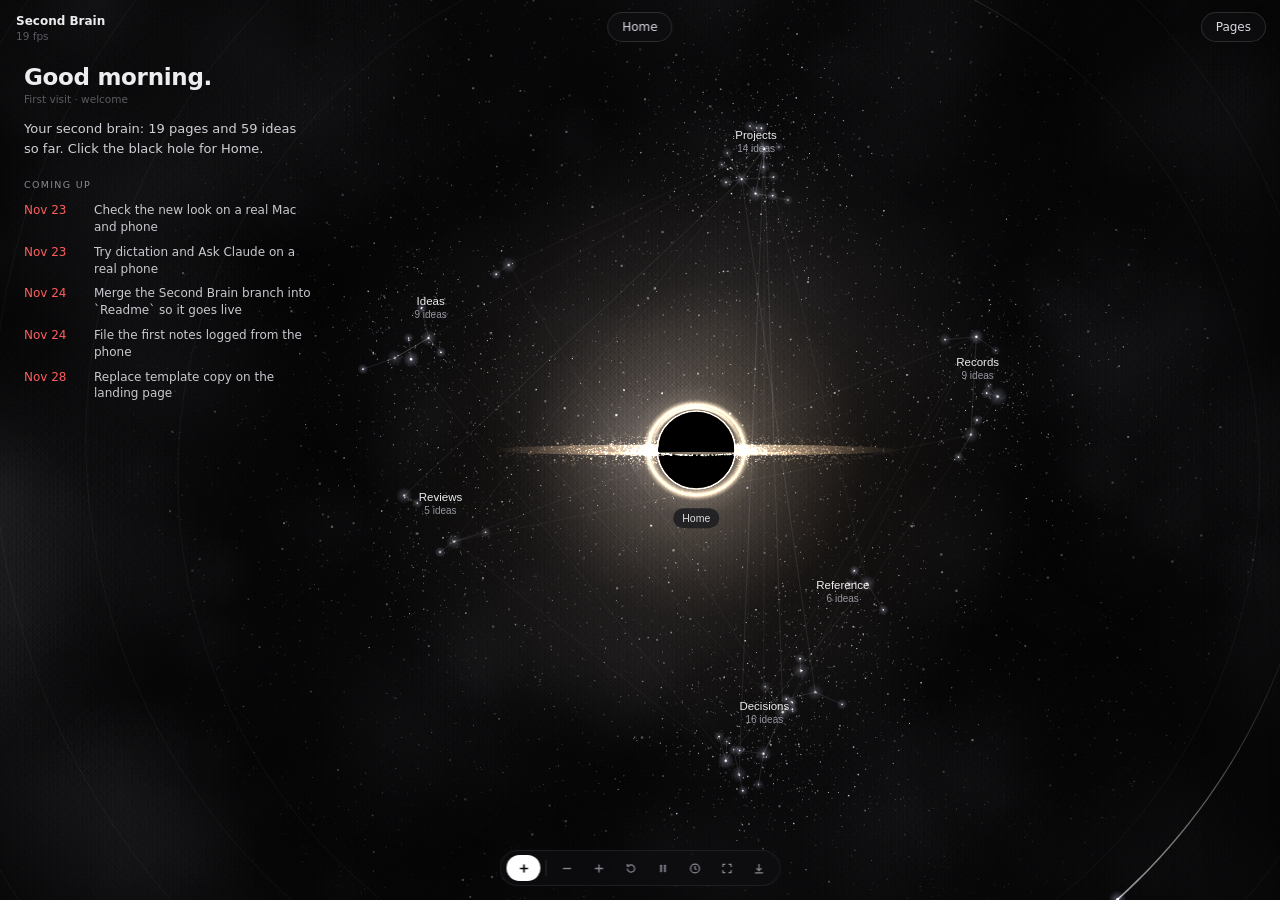
==== commit d30453ce: "Second Brain v3: Inbox capture, Ask Claude, time travel, phone artifact - Log it sheet (+ / N) with " ====
--- a/brain.html
+++ b/brain.html
@@ -142,19 +142,67 @@
 .btn:hover{color:#fff;border-color:rgba(255,255,255,.28)}
 textarea.edit{width:100%;min-height:55vh;background:rgba(255,255,255,.02);border:1px solid var(--line2);border-radius:10px;padding:12px;outline:0;resize:vertical;font-family:"JetBrains Mono",ui-monospace,Menlo,monospace;font-size:12px;line-height:1.6;color:#ddd}
 
-#toast{position:fixed;left:50%;bottom:calc(60px + env(safe-area-inset-bottom));transform:translate(-50%,8px);opacity:0;z-index:40;padding:7px 13px;border-radius:999px;font-size:12px;background:rgba(20,20,24,.95);border:1px solid var(--line2);transition:.25s;pointer-events:none}
+#toast{position:fixed;left:50%;top:calc(52px + env(safe-area-inset-top));transform:translate(-50%,-8px);opacity:0;z-index:40;padding:7px 13px;border-radius:999px;font-size:12px;background:rgba(20,20,24,.95);border:1px solid var(--line2);transition:.25s;pointer-events:none}
 #toast.show{opacity:1;transform:translate(-50%,0)}
 #install{display:none}
+#dock .plus{width:34px;background:#fff;color:#050506}
+#dock .plus:hover{background:#e9e9ee;color:#050506}
+#dock .sep{width:1px;background:var(--line2);margin:5px 3px}
+#dock button.on{color:#fff;background:rgba(255,255,255,.1)}
+#time{position:fixed;left:50%;bottom:calc(56px + env(safe-area-inset-bottom));transform:translateX(-50%);z-index:5;width:min(540px,calc(100% - 32px));display:none;align-items:center;gap:10px;padding:8px 10px 8px 12px;border-radius:12px;border:1px solid var(--line);background:rgba(16,16,19,.8);backdrop-filter:blur(10px);-webkit-backdrop-filter:blur(10px)}
+#time.open{display:flex}
+#time input{flex:1;min-width:0;accent-color:#f2b27a}
+#time .lbl{font-size:11px;color:#d8d8de;min-width:112px;text-align:right;font-variant-numeric:tabular-nums}
+#capSheet{position:fixed;left:50%;top:42%;width:min(520px,calc(100% - 24px));z-index:31;transform:translate(-50%,-46%) scale(.98);opacity:0;pointer-events:none;transition:transform .35s cubic-bezier(.2,.8,.2,1),opacity .25s;display:flex;flex-direction:column}
+#capSheet.open{transform:translate(-50%,-50%);opacity:1;pointer-events:auto}
+#capSheet .body{padding:0 18px 18px;display:grid;gap:12px}
+.ta{position:relative}
+.ta textarea{width:100%;min-height:110px;resize:none;background:rgba(255,255,255,.025);border:1px solid var(--line2);border-radius:12px;padding:12px 48px 12px 14px;outline:0;font-size:15px;line-height:1.5}
+.ta textarea:focus{border-color:rgba(255,255,255,.32)}
+.ta textarea::placeholder{color:var(--dim)}
+.mic{position:absolute;right:10px;bottom:10px;width:32px;height:32px;border-radius:50%;border:1px solid var(--line2);display:grid;place-items:center;color:var(--muted);background:rgba(16,16,19,.9)}
+.mic svg{width:14px;height:14px}
+.mic.live{border-color:#ff5d5d;color:#ff5d5d;animation:pulse 1.2s infinite}
+@keyframes pulse{50%{box-shadow:0 0 0 6px rgba(255,93,93,.15)}}
+.chips{display:flex;gap:6px;flex-wrap:wrap}
+.chips button{height:28px;padding:0 11px;border-radius:999px;border:1px solid var(--line2);font-size:12px;color:var(--muted)}
+.chips button.on{color:#050506;background:#fff;border-color:#fff}
+.row{display:flex;gap:8px;align-items:center;flex-wrap:wrap}
+.row label{font-size:11.5px;color:var(--muted)}
+input[type=date]{height:30px;background:rgba(255,255,255,.03);border:1px solid var(--line2);border-radius:8px;padding:0 8px;color-scheme:dark;font-size:12px}
+.btn.primary{background:#fff;color:#050506;border-color:#fff;font-weight:600;height:32px;padding:0 16px}
+.btn.primary:hover{background:#e9e9ee;color:#050506}
+.btn.primary:disabled{opacity:.4;cursor:default}
+.hint{font-size:11px;color:var(--dim);line-height:1.5}
+.askbtn{height:26px;padding:0 10px;border-radius:7px;background:#fff;color:#050506;font-size:11.5px;font-weight:600;flex:none}
+.prompts{display:flex;gap:6px;flex-wrap:wrap;margin-bottom:10px}
+.prompts button{height:28px;padding:0 11px;border-radius:999px;border:1px solid var(--line2);font-size:11.5px;color:#d8d8de;background:rgba(255,255,255,.02)}
+.prompts button:hover{color:#fff;border-color:rgba(255,255,255,.3)}
+.answer{border:1px solid rgba(242,178,122,.28);border-radius:12px;padding:14px 16px;margin-bottom:10px;background:linear-gradient(180deg,rgba(242,178,122,.07),rgba(242,178,122,0) 70%),var(--card)}
+.answer .q{font-size:11px;color:var(--warm);margin-bottom:8px;display:flex;gap:8px;align-items:center}
+.answer .q span{flex:1}
+.answer .md{font-size:13px}
+.answer .think{color:var(--muted);font-size:12px}
+.name-in{font-size:22px;font-weight:600;background:none;border:0;border-bottom:1px solid var(--line2);outline:0;width:100%;padding:2px 0}
+.cap-item .a{display:flex;gap:8px;align-items:baseline}
+.cap-item .a span:first-child{flex:1;min-width:0}
+.badge{font-size:9.5px;padding:1px 6px;border-radius:5px;border:1px solid var(--line2);color:var(--muted);white-space:nowrap}
+.md li.task input{cursor:pointer}
 
 @media (max-width:860px){ .k4{grid-template-columns:repeat(2,1fr)} .k3,.k2{grid-template-columns:1fr} }
 @media (max-width:700px){
   #hello{left:16px;right:16px;width:auto;top:calc(52px + env(safe-area-inset-top))}
   #hello h1{font-size:20px} #hello .note{display:none}
   #brand span{display:none}
-  #home{width:100%;height:calc(100% - 40px - env(safe-area-inset-top));top:auto;bottom:0;left:0;transform:translateY(30px);border-radius:16px 16px 0 0}
+  #home{width:100%;height:calc(100% - 54px - env(safe-area-inset-top));top:auto;bottom:0;left:0;transform:translateY(30px);border-radius:16px 16px 0 0}
   #home.open{transform:none}
   #side{left:8px;right:8px;width:auto;top:auto;height:70vh;bottom:8px;transform:translateY(calc(100% + 20px))}
   #side.open{transform:none}
+  #capSheet{top:auto;bottom:0;left:0;width:100%;transform:translateY(40px);border-radius:16px 16px 0 0;padding-bottom:env(safe-area-inset-bottom)}
+  #capSheet.open{transform:none}
+  #dock #full{display:none}
+  #dock button{width:36px;height:30px}
+  #dock .plus{width:42px}
 }
 </style>
 </head>
@@ -174,21 +222,39 @@
 </section>
 
 <div id="dock">
+  <button id="addBtn" class="plus" title="Log something (N)" aria-label="Log something"><svg viewBox="0 0 16 16" fill="none" stroke="currentColor" stroke-width="2"><path d="M8 3v10M3 8h10"/></svg></button>
+  <span class="sep"></span>
   <button id="zout" title="Zoom out (−)"><svg viewBox="0 0 16 16" fill="none" stroke="currentColor" stroke-width="1.6"><path d="M3 8h10"/></svg></button>
   <button id="zin" title="Zoom in (+)"><svg viewBox="0 0 16 16" fill="none" stroke="currentColor" stroke-width="1.6"><path d="M3 8h10M8 3v10"/></svg></button>
   <button id="zreset" title="Reset view (0)"><svg viewBox="0 0 16 16" fill="none" stroke="currentColor" stroke-width="1.5"><path d="M3.5 8a4.5 4.5 0 1 0 1.4-3.3M3.5 2.5v2.6h2.6"/></svg></button>
   <button id="pause" title="Pause motion (Space)"></button>
+  <button id="timeBtn" title="Time travel (T)" aria-label="Time travel"><svg viewBox="0 0 16 16" fill="none" stroke="currentColor" stroke-width="1.5"><circle cx="8" cy="8" r="5.5"/><path d="M8 5v3.2l2 1.3"/></svg></button>
   <button id="full" title="Fullscreen"><svg viewBox="0 0 16 16" fill="none" stroke="currentColor" stroke-width="1.5"><path d="M3 6V3h3M10 3h3v3M13 10v3h-3M6 13H3v-3"/></svg></button>
   <button id="install" title="Install as app"><svg viewBox="0 0 16 16" fill="none" stroke="currentColor" stroke-width="1.5"><path d="M8 2.5v8M4.8 7.5 8 10.7l3.2-3.2M3 13.5h10"/></svg></button>
 </div>
 
+<div id="time" role="group" aria-label="Time travel">
+  <button class="btn" id="ttPlay" style="height:26px">Replay</button>
+  <input type="range" id="ttRange" min="0" max="1000" value="1000" aria-label="Show the brain as it was on">
+  <span class="lbl" id="ttLbl"></span>
+</div>
+<section id="capSheet" class="sheet" role="dialog" aria-label="Log something">
+  <div class="hd"><h2>Log it</h2><span class="chip" id="capWhere">Inbox</span><button class="x" id="capClose">✕</button></div>
+  <div class="body">
+    <div class="ta"><textarea id="capText" placeholder="What did you just do, decide or think of?"></textarea>
+      <button class="mic" id="micBtn" hidden title="Dictate" aria-label="Dictate"><svg viewBox="0 0 16 16" fill="none" stroke="currentColor" stroke-width="1.5"><rect x="5.5" y="2" width="5" height="8" rx="2.5"/><path d="M3.5 7.5a4.5 4.5 0 0 0 9 0M8 12v2"/></svg></button></div>
+    <div class="chips" id="capGroups"></div>
+    <div class="row"><label for="capDue">Deadline</label><input type="date" id="capDue"><span style="flex:1"></span><button class="btn primary" id="capSave" disabled>Save</button></div>
+    <div class="hint" id="capHint"></div>
+  </div>
+</section>
 <div id="tip"></div>
 <div id="scrim"></div>
 
 <section id="home" class="sheet" role="dialog" aria-label="Home">
   <div class="hd"><h2>Home</h2><span class="chip" id="today"></span><button class="x" data-close-home>✕</button></div>
-  <label class="search"><svg viewBox="0 0 16 16" fill="none" stroke="currentColor" stroke-width="1.6"><circle cx="7" cy="7" r="4.5"/><path d="m10.5 10.5 3 3"/></svg><input id="q" placeholder="Search every page and conversation…" autocomplete="off"></label>
-  <div class="scroll" id="homeBody"></div>
+  <label class="search"><svg viewBox="0 0 16 16" fill="none" stroke="currentColor" stroke-width="1.6"><circle cx="7" cy="7" r="4.5"/><path d="m10.5 10.5 3 3"/></svg><input id="q" placeholder="Search every page and conversation…" autocomplete="off"><button class="askbtn" id="askBtn" hidden>Ask Claude</button></label>
+  <div class="scroll"><div id="askOut"></div><div id="homeBody"></div></div>
 </section>
 
 <aside id="side" class="sheet"></aside>
@@ -243,11 +309,32 @@
     body: body.trim(), raw, local: true
   };
 }
-const overrides = store.get('overrides', {});   // slug -> raw md edited or imported in this browser
+/* Platform: inside a claude.ai artifact these light up (synced inbox, Ask Claude, dictation, downloads).
+   On GitHub Pages / the installed app they stay null and everything falls back to this device. */
+const P = { artifact: !!(window.claude && typeof window.claude.use === 'function'), db: null, sample: null, dict: null, dl: null };
+let overrides = store.get('overrides', {});      // slug -> raw md edited or imported
+let captures = store.get('captures', []);        // quick notes waiting to be filed into brain/
+const births = new Map();                        // slug -> time of a "supernova" ring
+const iso = t => { const d = new Date(t); return `${d.getFullYear()}-${String(d.getMonth() + 1).padStart(2, '0')}-${String(d.getDate()).padStart(2, '0')}`; };
+const firstLine = t => t.trim().split('\n')[0].replace(/^#+\s*/, '').slice(0, 80);
+function capturePages() {
+  return captures.filter(c => c.status !== 'filed' && c.text).map(c => {
+    const title = firstLine(c.text) || 'Note';
+    const due = c.due ? Date.parse(c.due + 'T18:00:00') : null;
+    return {
+      slug: 'cap-' + c.id, path: P.db ? 'Inbox · synced, waiting to be filed' : 'Inbox · on this device', title, group: c.group || 'Inbox', tags: [],
+      created: c.ts, updated: c.ts, ideas: [{ title, text: c.text }],
+      links: [...new Set([...c.text.matchAll(/\[\[([^\]|#]+)\]\]/g)].map(x => x[1].trim()))],
+      tasks: due ? [{ done: !!c.done, text: title, due }] : [],
+      body: c.text + (due ? `\n\n- [${c.done ? 'x' : ' '}] ${title} @${c.due}` : ''), capture: c
+    };
+  });
+}
 let pages = [];
 function loadPages() {
   pages = BRAIN.pages.map(p => overrides[p.slug] ? Object.assign(parsePage(overrides[p.slug], p.slug, p.path, p.group), { edited: true, local: false }) : p);
   Object.entries(overrides).forEach(([slug, raw]) => { if (!pages.find(p => p.slug === slug)) pages.push(parsePage(raw, slug, 'local/' + slug + '.md', 'Inbox')); });
+  pages.push(...capturePages());
   const slugs = new Set(pages.map(p => p.slug));
   pages.forEach(p => p.links = p.links.filter(l => slugs.has(l) && l !== p.slug));
   pages.forEach(p => p.backlinks = pages.filter(q => q.links.includes(p.slug)).map(q => q.slug));
@@ -324,7 +411,7 @@
 const cv = $('#sky'), ctx = cv.getContext('2d');
 let neb, sprite, glow;
 const cam = { x: 0, y: 0, z: 1, tx: 0, ty: 0, tz: 1 };
-let rot = 0, paused = reduced, focus = null, hover = null, selIdea = null, homeOpen = false;
+let rot = 0, paused = reduced, focus = null, hover = null, selIdea = null, homeOpen = false, tt = null;
 function homeCam() { return W > 1000 ? { x: -60, y: 0, z: 1 } : W < 700 ? { x: 0, y: -50, z: .95 } : { x: 0, y: 0, z: .95 }; }
 function makeSprite(sz, stops) { const c = document.createElement('canvas'); c.width = c.height = sz; const g = c.getContext('2d'), gr = g.createRadialGradient(sz / 2, sz / 2, 0, sz / 2, sz / 2, sz / 2); stops.forEach(([o, col]) => gr.addColorStop(o, col)); g.fillStyle = gr; g.fillRect(0, 0, sz, sz); return c; }
 function resize() {
@@ -405,8 +492,14 @@
   ctx.globalAlpha = 1;
 
   // constellation lines
+  const fp = (hover || selIdea) ? (hover || selIdea).page : null;
+  const nb = fp ? new Set([fp.slug, ...fp.links, ...fp.backlinks]) : null;
+  const seen = o => tt === null || o.page.created <= tt;
   ctx.lineWidth = 1;
-  for (const [a, b, al] of world.links) {
+  for (const [a, b, al0] of world.links) {
+    if (!seen(a) || !seen(b)) continue;
+    const lit = nb && (a.page === fp || b.page === fp) && nb.has(a.page.slug) && nb.has(b.page.slug);
+    const al = lit ? .5 : nb ? al0 * .6 : al0;
     const dim = focus && a.g !== focus && b.g !== focus ? .25 : 1;
     const [x1, y1] = S(a.x, a.y), [x2, y2] = S(b.x, b.y);
     ctx.strokeStyle = `rgba(255,255,255,${al * dim})`; ctx.beginPath(); ctx.moveTo(x1, y1); ctx.lineTo(x2, y2); ctx.stroke();
@@ -414,10 +507,19 @@
 
   // ideas (stars)
   screenIdeas = [];
+  const visCount = new Map();
   for (const o of world.ideas) {
+    if (!seen(o)) continue;
+    visCount.set(o.g, (visCount.get(o.g) || 0) + 1);
     const [x, y] = S(o.x, o.y);
     if (x < -30 || y < -30 || x > W + 30 || y > H + 30) continue;
-    const dim = focus && o.g !== focus ? .22 : 1;
+    const dim = (focus && o.g !== focus ? .22 : 1) * (nb && !nb.has(o.page.slug) ? .5 : 1);
+    const b0 = o.j === 0 && births.get(o.page.slug);
+    if (b0) {
+      const bt = (now - b0) / 2600;
+      if (bt > 1) births.delete(o.page.slug);
+      else if (bt > 0) { ctx.globalAlpha = 1; ctx.strokeStyle = `rgba(255,236,205,${.7 * (1 - bt)})`; ctx.lineWidth = 1.2; ctx.beginPath(); ctx.arc(x, y, 6 + bt * 46, 0, 6.2832); ctx.stroke(); }
+    }
     const tw = reduced ? 1 : .8 + .2 * Math.sin(T * 1.7 + o.tw);
     let sz = (o.j === 0 ? 20 : 13) * (.7 + o.fresh * .5) * Math.min(1.8, Math.max(.8, cam.z));
     if (o.task) sz *= 1 + .18 * Math.sin(T * 3 + o.tw);
@@ -476,11 +578,13 @@
   // group labels
   labelBoxes = [];
   world.groups.forEach(g => {
+    const vis = tt === null ? g.ideas : (visCount.get(g) || 0);
+    if (!vis) return;
     const [x, y] = S(g.x, g.y - 26);
     const dim = focus && focus !== g ? .35 : 1;
     ctx.font = '500 11.5px ' + FONT; ctx.fillStyle = `rgba(255,255,255,${.92 * dim})`; ctx.fillText(g.name, x, y);
     ctx.font = '10px ' + FONT; ctx.fillStyle = `rgba(150,150,160,${dim})`;
-    ctx.fillText(g.ideas + (g.ideas === 1 ? ' idea' : ' ideas'), x, y + 13);
+    ctx.fillText(vis + (vis === 1 ? ' idea' : ' ideas'), x, y + 13);
     const w = Math.max(60, g.name.length * 7.5);
     labelBoxes.push({ x: x - w / 2, y: y - 13, w, h: 30, g });
   });
@@ -491,7 +595,7 @@
     const placed = [...labelBoxes.map(b => ({ x: b.x, y: b.y, w: b.w, h: b.h }))];
     const list = [...screenIdeas].sort((a, b) => (b.o === selIdea) - (a.o === selIdea) || a.o.j - b.o.j);
     for (const s of list) {
-      if (s.o.j !== 0 && cam.z < 3.2 && s.o !== selIdea) continue;
+      if (s.o.j !== 0 && cam.z < 3.2 && s.o !== selIdea && !(nb && s.o.page === fp)) continue;
       if (focus && s.o.g !== focus) continue;
       const t = s.o.j === 0 ? s.o.page.title : s.o.idea.title, w = ctx.measureText(t).width;
       const b = { x: s.x + 9, y: s.y - 7, w, h: 14 };
@@ -552,7 +656,7 @@
   cam.z = cam.tz = clampZ(cam.tz * Math.exp(-e.deltaY * .0016)); const k1 = K();
   cam.x = cam.tx = wx - (e.clientX - W / 2) / k1; cam.y = cam.ty = wy - (e.clientY - H / 2) / k1;
 }, { passive: false });
-function hitIdea(x, y) { let b = null, bd = 11; for (const s of screenIdeas) { if (focus && s.o.g !== focus) continue; const d = Math.hypot(s.x - x, s.y - y); if (d < bd) { bd = d; b = s.o; } } return b; }
+function hitIdea(x, y) { let b = null, bd = W < 700 ? 18 : 11; for (const s of screenIdeas) { if (focus && s.o.g !== focus) continue; const d = Math.hypot(s.x - x, s.y - y); if (d < bd) { bd = d; b = s.o; } } return b; }
 function hitLabel(x, y) { return labelBoxes.find(r => x > r.x && x < r.x + r.w && y > r.y && y < r.y + r.h); }
 function hitHole(x, y) { const [cx, cy] = S(0, 0), R = HOLE * K(); return Math.hypot(x - cx, y - cy) < R * 1.4 || (Math.abs(x - cx) < R * 4 && Math.abs(y - cy) < R * .35) || (Math.abs(x - cx) < 26 && Math.abs(y - (cy + R * 1.55 + 10)) < 12); }
 
@@ -568,11 +672,20 @@
     : changed.length
       ? `${changed.length} page${changed.length > 1 ? 's' : ''} changed while you were away${recs[0] && recs[0].updated > lastVisit ? ` – latest summary: <a style="color:#fff;cursor:pointer;text-decoration:underline;text-decoration-color:rgba(255,255,255,.3)" data-slug="${esc(recs[0].slug)}">${esc(recs[0].title)}</a>` : ''}.`
       : 'Everything is where you left it; nothing new came in.';
+  const waiting = captures.filter(c => c.status !== 'filed').length;
+  if (waiting) $('#note').innerHTML += ` <span style="color:var(--muted)">${waiting} note${waiting > 1 ? 's' : ''} in your Inbox ${P.db ? 'waiting for Claude to file' : 'on this device'}.</span>`;
   const tasks = pages.flatMap(p => p.tasks.filter(t => !t.done && t.due).map(t => ({ ...t, page: p }))).sort((a, b) => a.due - b.due).slice(0, W < 700 ? 2 : 5);
   $('#upcoming').innerHTML = tasks.length ? tasks.map(t => `<div class="up" data-slug="${esc(t.page.slug)}"><span class="d ${t.due < sod(Date.now()) ? 'late' : ''}">${fmtDue(t.due)}</span><span class="t">${esc(t.text)}</span></div>`).join('') : '<div style="color:var(--dim);font-size:12px">Nothing scheduled.</div>';
   $('#hello').querySelectorAll('[data-slug]').forEach(el => el.onclick = () => openPage(bySlug(el.dataset.slug)));
 }
-$('#greet').onclick = () => { const n = prompt('What should I call you?', userName()); if (n !== null) { store.set('name', n.trim()); renderHello(); } };
+$('#greet').onclick = () => {
+  const h = $('#greet'), inp = document.createElement('input');
+  inp.className = 'name-in'; inp.id = 'nameIn'; inp.value = userName(); inp.placeholder = 'Your name'; inp.setAttribute('aria-label', 'Your name');
+  h.hidden = true; h.after(inp); inp.focus();
+  const done = () => { store.set('name', inp.value.trim()); inp.remove(); h.hidden = false; renderHello(); };
+  inp.onkeydown = e => { if (e.key === 'Enter') done(); if (e.key === 'Escape') { inp.remove(); h.hidden = false; } e.stopPropagation(); };
+  inp.onblur = done;
+};
 
 /* ================= markdown ================= */
 function inline(s) {
@@ -585,7 +698,7 @@
     .replace(/@(\d{4}-\d{2}-\d{2})/g, (m, d) => `<span class="due">${fmtDue(Date.parse(d + 'T18:00'))}</span>`);
 }
 function renderMd(src) {
-  let out = '', para = [], list = false, code = null, h2 = 0;
+  let out = '', para = [], list = false, code = null, h2 = 0, tn = 0;
   const flushP = () => { if (para.length) { out += '<p>' + inline(para.join(' ')) + '</p>'; para = []; } };
   const flush = () => { flushP(); if (list) { out += '</ul>'; list = false; } };
   for (const line of src.split(/\r?\n/)) {
@@ -595,7 +708,7 @@
     if (h) { flush(); const lv = h[1].length; out += `<h${lv}${lv === 2 ? ` id="idea-${h2++}"` : ''}>${inline(h[2])}</h${lv}>`; continue; }
     const t = line.match(/^\s*[-*]\s+\[( |x|X)\]\s+(.*)/), li = !t && line.match(/^\s*[-*]\s+(.*)/);
     if (t || li) { flushP(); if (!list) { out += '<ul>'; list = true; }
-      out += t ? `<li class="task ${t[1] !== ' ' ? 'done' : ''}"><input type="checkbox" disabled ${t[1] !== ' ' ? 'checked' : ''}><span>${inline(t[2])}</span></li>` : `<li>${inline(li[1])}</li>`; continue; }
+      out += t ? `<li class="task ${t[1] !== ' ' ? 'done' : ''}"><input type="checkbox" data-task="${tn++}" aria-label="Done" ${t[1] !== ' ' ? 'checked' : ''}><span>${inline(t[2])}</span></li>` : `<li>${inline(li[1])}</li>`; continue; }
     if (!line.trim()) { flush(); continue; }
     if (list) { out += '</ul>'; list = false; }
     para.push(line.trim());
@@ -629,15 +742,32 @@
   showSide(`
     <div class="hd"><h2>${esc(p.title)}</h2><button class="x" data-close>✕</button></div>
     <div class="meta"><span class="chip">${esc(p.group)}</span>Updated ${ago(p.updated)} · ${p.ideas.length} ideas · <span style="font-family:ui-monospace,Menlo,monospace">${esc(p.path)}</span>${p.edited ? ' · <span style="color:var(--orange)">edited in this browser</span>' : ''}</div>
-    <div class="tools"><button class="btn" id="bEdit">${editing ? 'Preview' : 'Edit'}</button><button class="btn" id="bDl">Download .md</button>${p.edited || p.local ? `<button class="btn" id="bRevert">${p.local ? 'Delete local note' : 'Revert my edits'}</button>` : ''}</div>
+    <div class="tools"><button class="btn" id="bEdit">${editing ? 'Preview' : 'Edit'}</button>${p.capture ? '' : '<button class="btn" id="bDl">Download .md</button>'}${p.capture ? '<button class="btn" id="bDelCap">Remove</button>' : p.edited || p.local ? `<button class="btn" id="bRevert">${p.local ? 'Delete local note' : 'Revert my edits'}</button>` : ''}</div>
     <div class="scroll">${editing ? `<textarea class="edit" id="ta" spellcheck="false"></textarea><div class="tools" style="padding:10px 0 0"><button class="btn" id="bSave" style="border-color:#fff;color:#fff">Save</button></div>` : `<div class="md">${renderMd(p.body)}</div>`}
     ${back.length && !editing ? `<div class="back"><div class="eyebrow">Linked from</div>${back.map(b => `<div class="li" data-slug="${esc(b.slug)}"><div class="a">${esc(b.title)}</div><div class="s">${esc(b.group)}</div></div>`).join('')}</div>` : ''}</div>`);
-  if (editing) { $('#ta').value = rawOf(p); $('#ta').focus(); $('#bSave').onclick = () => { overrides[p.slug] = $('#ta').value; store.set('overrides', overrides); reload(p.slug); toast('Saved in this browser · Download .md to keep it in the repo'); }; }
+  side.querySelectorAll('input[data-task]').forEach(cb => cb.onchange = () => toggleTask(p, +cb.dataset.task, cb.checked));
+  if (editing) { $('#ta').value = p.capture ? p.capture.text : rawOf(p); $('#ta').focus(); $('#bSave').onclick = () => { if (p.capture) { updateCapture(p.capture.id, { text: $('#ta').value }); return; } saveOverride(p.slug, $('#ta').value); reload(p.slug); toast(P.db ? 'Saved · Claude will see it' : 'Saved on this device · Download .md to keep it'); }; }
   else { const h = side.querySelector('#idea-' + j); if (h && j > 0) { h.scrollIntoView({ block: 'start' }); h.classList.add('hl'); } }
   $('#bEdit').onclick = () => openPage(p, j, !editing);
-  $('#bDl').onclick = () => download(p.slug + '.md', rawOf(p));
-  if ($('#bRevert')) $('#bRevert').onclick = () => { delete overrides[p.slug]; store.set('overrides', overrides); reload(p.slug); toast(p.local ? 'Deleted' : 'Reverted to the repo version'); };
+  if ($('#bDl')) $('#bDl').onclick = () => download(p.slug + '.md', rawOf(p));
+  if ($('#bRevert')) $('#bRevert').onclick = () => { saveOverride(p.slug, null); reload(p.slug); toast(p.local ? 'Deleted' : 'Reverted to the repo version'); };
+  if ($('#bDelCap')) $('#bDelCap').onclick = () => { removeCapture(p.capture.id); closeSide(); toast('Removed from Inbox'); };
   if (ideaObj) flyTo(ideaObj.x, ideaObj.y, j > 0 ? 3.4 : 2.5);
+}
+function saveOverride(slug, raw) {
+  if (raw == null) delete overrides[slug]; else overrides[slug] = raw;
+  store.set('overrides', overrides);
+  if (P.db) (raw == null ? P.db.doc('edits/' + slug).delete() : P.db.doc('edits/' + slug).set({ raw, ts: Date.now() })).catch(() => toast('Could not sync that edit – it is kept on this device'));
+}
+function toggleTask(p, n, done) {
+  if (p.capture) { updateCapture(p.capture.id, { done }); return; }
+  const lines = rawOf(p).split('\n'); let code = false, k = -1;
+  for (let i = 0; i < lines.length; i++) {
+    if (/^```/.test(lines[i])) code = !code;
+    if (!code && /^\s*[-*]\s+\[( |x|X)\]\s+/.test(lines[i]) && ++k === n) { lines[i] = lines[i].replace(/\[( |x|X)\]/, done ? '[x]' : '[ ]'); break; }
+  }
+  const raw = lines.join('\n').replace(/^(updated:\s*).*$/m, '$1' + iso(Date.now()));
+  saveOverride(p.slug, raw); refreshData(); toast(done ? 'Done ✓' : 'Reopened');
 }
 function reload(slug) { loadPages(); buildWorld(); renderHello(); const p = bySlug(slug); if (p) openPage(p); else closeSide(); }
 function openGroup(g) {
@@ -655,25 +785,20 @@
   showSide(`<div class="hd"><h2>Pages</h2><span class="chip">${pages.length}</span><button class="x" data-close>✕</button></div>
     <div class="tools"><button class="btn" id="bNew">+ New note</button><button class="btn" id="bImport">Import .md</button></div>
     <div class="scroll" style="padding-top:0">${gs}</div>`);
-  $('#bNew').onclick = newNote; $('#bImport').onclick = importMd;
+  $('#bNew').onclick = () => openCapture(); $('#bImport').onclick = importMd;
   flyHome();
-}
-function newNote() {
-  const title = prompt('Title of the new note'); if (!title) return;
-  const slug = 'local-' + (title.toLowerCase().replace(/[^\p{L}\d]+/gu, '-').replace(/^-|-$/g, '') || 'note') + '-' + Date.now().toString(36).slice(-4);
-  const d = new Date().toISOString().slice(0, 10);
-  overrides[slug] = `---\ntitle: ${title}\ngroup: Inbox\ncreated: ${d}\nupdated: ${d}\n---\n## ${title}\n\n`;
-  store.set('overrides', overrides); loadPages(); buildWorld(); openPage(bySlug(slug), 0, true);
 }
 function importMd() {
   const inp = document.createElement('input'); inp.type = 'file'; inp.accept = '.md,.markdown,.txt,text/markdown,text/plain'; inp.multiple = true;
   inp.onchange = async () => {
-    for (const f of inp.files) overrides[f.name.replace(/\.(md|markdown|txt)$/i, '')] = await f.text();
-    store.set('overrides', overrides); loadPages(); buildWorld(); renderHello(); openPages(); toast(`Imported ${inp.files.length} file${inp.files.length > 1 ? 's' : ''}`);
+    for (const f of inp.files) saveOverride(f.name.replace(/\.(md|markdown|txt)$/i, '').toLowerCase().replace(/[^a-z0-9-]+/g, '-'), await f.text());
+    refreshData(); openPages(); toast(`Imported ${inp.files.length} file${inp.files.length > 1 ? 's' : ''}`);
   };
   inp.click();
 }
-function download(name, text) { const a = document.createElement('a'); a.href = URL.createObjectURL(new Blob([text], { type: 'text/markdown' })); a.download = name; a.click(); setTimeout(() => URL.revokeObjectURL(a.href), 2000); }
+function download(name, text) {
+  if (P.dl) { P.dl.save({ filename: name, data: text }).then(() => toast('Saved ' + name)).catch(e => { if (e && e.code !== 'declined') toast('Could not save the file'); }); return; }
+  const a = document.createElement('a'); a.href = URL.createObjectURL(new Blob([text], { type: 'text/markdown' })); a.download = name; a.click(); setTimeout(() => URL.revokeObjectURL(a.href), 2000); }
 
 /* ================= home dashboard ================= */
 function openHome() {
@@ -705,13 +830,16 @@
   const recent = (opened.length ? opened : [...pages].sort((a, b) => b.updated - a.updated)).slice(0, 4);
   const recs = pages.filter(p => p.group === 'Records').sort((a, b) => b.updated - a.updated || b.slug.localeCompare(a.slug)).slice(0, 4);
   const per = n => (n / Math.max(1, pages.length)).toFixed(1);
+  const inbox = captures.filter(c => c.status !== 'filed');
   $('#homeBody').innerHTML = `
+  ${P.sample ? `<div class="prompts">${[['Summarize this week', 'Summarize what happened in my notes this week in a few bullets.'], ["What's next?", 'What should I work on next? Use open tasks, deadlines and recent records.'], ['Decisions so far', 'List the decisions we have made so far and the reason for each, briefly.'], ['Review my Inbox', 'Go through my Inbox notes and suggest which existing page each belongs to.']].map(([l, q]) => `<button data-ask="${esc(q)}">${esc(l)}</button>`).join('')}</div>` : ''}
   <div class="grid k4">
     <div class="box kpi" style="--c:var(--orange)"><div class="n">${pages.length}</div><div class="l">Pages</div><div class="s">in ${world.groups.length} groups</div><span class="b">+${newWk} new</span>${spark(WEEKS.map(w => upTo(w).length))}</div>
     <div class="box kpi" style="--c:var(--green)"><div class="n">${ideas}</div><div class="l">Ideas</div><div class="s">sections across all pages</div><span class="b">${per(ideas)} / page</span>${spark(WEEKS.map(w => upTo(w).reduce((s, p) => s + p.ideas.length, 0)))}</div>
     <div class="box kpi" style="--c:var(--blue)"><div class="n">${links}</div><div class="l">Links</div><div class="s">between pages</div><span class="b">${per(links)} / page</span>${spark(WEEKS.map(w => upTo(w).reduce((s, p) => s + p.links.length, 0)))}</div>
     <div class="box kpi" style="--c:var(--purple)"><div class="n">${wk}</div><div class="l">Updated this week</div><div class="s">pages changed in 7 days</div><span class="b">${Math.round(wk / Math.max(1, pages.length) * 100)}%</span>${spark(WEEKS.map(w => pages.filter(p => p.updated > now - (w + 1) * 7 * DAY && p.updated <= now - w * 7 * DAY).length))}</div>
   </div>
+  ${inbox.length ? `<div class="box" style="margin-top:10px"><div class="eyebrow sm">Inbox · ${inbox.length} waiting to be filed${P.db ? ' by Claude' : ' · this device'}</div>${inbox.slice(0, 6).map(c => `<div class="li cap-item" data-slug="cap-${esc(c.id)}"><div class="a"><span>${esc(firstLine(c.text))}</span><span class="badge">${esc(c.group || 'Inbox')}</span></div><div class="s">${ago(c.ts)}${c.due ? ' · ' + fmtDue(Date.parse(c.due + 'T18:00')) : ''}${c.done ? ' · done' : ''}</div></div>`).join('')}</div>` : ''}
   <div class="grid k3" style="margin-top:10px">
     <div class="box" style="--c:var(--purple)"><h3>Pages updated</h3><div class="sub">Per day, last 30 days</div>
       <div style="padding-left:20px"><div class="chart"><span class="yl" style="top:-4px">${mx}</span><span class="yl" style="top:46%">${Math.round(mx / 2)}</span><span class="yl" style="bottom:-4px">0</span>${perDay.map((v, i) => `<i class="${v ? '' : 'z'}" style="height:${v / mx * 100}%" title="${fmtD(sod(now) - (29 - i) * DAY)}: ${v}"></i>`).join('')}</div>
@@ -726,6 +854,7 @@
     <div class="box"><div class="eyebrow sm">Newest conversation summaries</div>${recs.length ? recs.map(p => `<div class="li" data-slug="${esc(p.slug)}"><div class="a">Record: ${esc(p.title)}</div><div class="s">Summary created ${new Date(p.created).toISOString().slice(0, 10)}</div></div>`).join('') : '<div class="empty">No summaries yet.</div>'}</div>
   </div>`;
   bindLinks($('#homeBody'));
+  $('#homeBody').querySelectorAll('[data-ask]').forEach(b => b.onclick = () => ask(b.dataset.ask));
 }
 function renderSearch(q) {
   const words = q.toLowerCase().split(/\s+/).filter(Boolean), hits = [];
@@ -740,9 +869,112 @@
   bindLinks($('#homeBody'));
 }
 $('#q').addEventListener('input', e => renderHome(e.target.value));
-$('#q').addEventListener('keydown', e => { if (e.key === 'Enter') { const f = $('#homeBody [data-slug]'); if (f) f.click(); } });
+$('#q').addEventListener('keydown', e => { if (e.key === 'Enter') { const v = $('#q').value.trim(); const f = $('#homeBody [data-slug]'); if (P.sample && (/\?$/.test(v) || !f)) ask(v); else if (f) f.click(); } });
+$('#askBtn').onclick = e => { e.preventDefault(); ask($('#q').value); };
+
+/* ================= ask Claude (artifact only) ================= */
+let askCtrl = null;
+function refreshAskUI() { $('#askBtn').hidden = !P.sample; $('#q').placeholder = P.sample ? (W < 700 ? 'Search or ask…' : 'Search, or ask your notes a question…') : 'Search every page and conversation…'; if (homeOpen && !$('#q').value.trim()) renderHome(); }
+async function ask(q) {
+  q = (q || '').trim(); if (!P.sample || !q) return;
+  if (askCtrl) askCtrl.abort();
+  const ctrl = askCtrl = new AbortController(), out = $('#askOut');
+  out.innerHTML = `<div class="answer"><div class="q"><span>${esc(q)}</span><button class="x" id="askX" style="width:22px;height:22px" aria-label="Close answer">✕</button></div><div class="md" id="ansMd"><span class="think">Reading your notes…</span></div></div>`;
+  $('#askX').onclick = () => { ctrl.abort(); out.innerHTML = ''; };
+  out.parentElement.scrollTop = 0;
+  const paint = t => { const el = $('#ansMd'); if (!el || ctrl.signal.aborted) return; el.innerHTML = renderMd(t || '') || '<span class="think">Thinking…</span>'; bindLinks(el); };
+  let notes = [...pages].sort((a, b) => b.updated - a.updated).map(p => `### ${p.title} [[${p.slug}]]\n(${p.group} · updated ${iso(p.updated)}${p.capture ? ' · Inbox note, not filed yet' : ''})\n${p.body}`).join('\n\n');
+  try { const lim = await P.sample.limits(); if (lim && lim.maxPromptBytes && notes.length > lim.maxPromptBytes * .8) notes = notes.slice(0, Math.floor(lim.maxPromptBytes * .8)); } catch (e) {}
+  const prompt = `You are the "Second Brain" of the person reading this: a calm, precise assistant that knows only their notes below (the Zentry project and everything they logged).
+Answer the question using these notes only. Reply in the language the question is written in. Keep it short: a few sentences or bullets, Markdown allowed (no headings).
+Whenever you rely on a note, cite it inline as [[slug]] exactly as written in that note's header. If the notes do not contain the answer, say so in one line and suggest what to write down.
+Today is ${iso(Date.now())}.
+
+<notes>
+${notes}
+</notes>
+
+Question: ${q}`;
+  try { const r = await P.sample(prompt, { onText: ({ text }) => paint(text), signal: ctrl.signal, cache: false }); paint(r.text); }
+  catch (e) {
+    if (ctrl.signal.aborted) return;
+    if (e && e.code === 'not_granted') { P.sample = null; out.innerHTML = ''; refreshAskUI(); return; }
+    const el = $('#ansMd'); if (el) el.innerHTML = `<span class="think">${e && e.code === 'rate_limited' ? 'Too many questions in a row. Try again in a minute.' : 'Claude could not answer right now. Try again.'}</span>`;
+  }
+}
+
+/* ================= capture ================= */
+let capGroup = 'Inbox';
+function openCapture() {
+  closeHome(true);
+  const gs = ['Inbox', ...world.groups.map(g => g.name).filter(n => n !== 'Inbox')];
+  $('#capGroups').innerHTML = gs.map(n => `<button type="button" data-g="${esc(n)}" class="${n === capGroup ? 'on' : ''}">${esc(n)}</button>`).join('');
+  $('#capGroups').querySelectorAll('button').forEach(b => b.onclick = () => { capGroup = b.dataset.g; $('#capWhere').textContent = capGroup; $('#capGroups').querySelectorAll('button').forEach(x => x.classList.toggle('on', x === b)); });
+  $('#capWhere').textContent = capGroup;
+  $('#capText').value = store.get('draft', '');
+  $('#capHint').textContent = P.db ? 'Synced to your Second Brain. Claude files it into the right page next session.' : P.artifact ? 'Saved on this device only (sync is not available in this view).' : 'Saved on this device. Use the Second Brain artifact on your phone to send notes to Claude.';
+  $('#capSheet').classList.add('open'); $('#scrim').classList.add('open'); $('#hello').classList.add('hide');
+  updateSave(); setTimeout(() => $('#capText').focus(), 60);
+}
+function closeCapture() {
+  if (!$('#capSheet').classList.contains('open')) return;
+  $('#capSheet').classList.remove('open'); if (!homeOpen) { $('#scrim').classList.remove('open'); if (!side.classList.contains('open')) $('#hello').classList.remove('hide'); }
+  if (P.dict && P.dict.active()) P.dict.stop().catch(() => {});
+}
+const updateSave = () => { $('#capSave').disabled = !$('#capText').value.trim(); };
+$('#capText').addEventListener('input', () => { store.set('draft', $('#capText').value); updateSave(); });
+$('#capText').addEventListener('keydown', e => { if (e.key === 'Enter' && (e.metaKey || e.ctrlKey)) saveCapture(); });
+$('#capSave').onclick = saveCapture; $('#capClose').onclick = closeCapture; $('#addBtn').onclick = openCapture;
+async function saveCapture() {
+  const text = $('#capText').value.trim(); if (!text) return;
+  const c = { id: Date.now().toString(36) + Math.random().toString(36).slice(2, 6), text, group: capGroup, due: $('#capDue').value || null, ts: Date.now(), status: 'new', done: false };
+  captures = [c, ...captures]; if (!P.db) store.set('captures', captures);
+  store.set('draft', ''); $('#capText').value = ''; $('#capDue').value = '';
+  closeCapture(); refreshData(); births.set('cap-' + c.id, performance.now());
+  toast(P.db ? `Saved to ${capGroup} · Claude will file it` : `Saved to ${capGroup} on this device`);
+  if (P.db) try { await P.db.collection('captures').doc(c.id).set(c); } catch (e) { toast('Could not sync that note. Check your connection and log it again.'); }
+}
+function updateCapture(id, patch) {
+  captures = captures.map(c => c.id === id ? { ...c, ...patch } : c);
+  if (P.db) P.db.doc('captures/' + id).update(patch).catch(() => toast('Could not sync that change'));
+  else store.set('captures', captures);
+  refreshData(); const p = bySlug('cap-' + id); if (p && side.classList.contains('open')) openPage(p);
+}
+function removeCapture(id) {
+  captures = captures.filter(c => c.id !== id);
+  if (P.db) P.db.doc('captures/' + id).delete().catch(() => toast('Could not remove it from the synced Inbox'));
+  else store.set('captures', captures);
+  refreshData();
+}
+function refreshData() {
+  const sel = selIdea && { slug: selIdea.page.slug, j: selIdea.j }, fg = focus && focus.name;
+  loadPages(); buildWorld(); renderHello();
+  selIdea = sel ? world.ideas.find(o => o.page.slug === sel.slug && o.j === sel.j) || null : null;
+  focus = fg ? world.groups.find(g => g.name === fg) || null : null;
+  if (homeOpen && !$('#q').value.trim()) renderHome();
+}
+
+/* ================= time travel ================= */
+const ttRange = $('#ttRange');
+function setTT(v) {
+  const a = Math.min(...pages.map(p => p.created)) - DAY, b = Date.now();
+  tt = v >= 1000 ? b + DAY : a + (b - a) * v / 1000;
+  $('#ttLbl').textContent = fmtFull(Math.min(tt, b)) + ' · ' + pages.filter(p => p.created <= tt).length + ' pages';
+}
+let ttAnim = 0;
+$('#timeBtn').onclick = () => {
+  const open = $('#time').classList.toggle('open'); $('#timeBtn').classList.toggle('on', open);
+  cancelAnimationFrame(ttAnim);
+  if (open) { ttRange.value = 1000; setTT(1000); } else tt = null;
+};
+ttRange.oninput = () => { cancelAnimationFrame(ttAnim); setTT(+ttRange.value); };
+$('#ttPlay').onclick = () => {
+  cancelAnimationFrame(ttAnim); const t0 = performance.now();
+  const step = now => { const v = Math.min(1000, (now - t0) / 6000 * 1000); ttRange.value = v; setTT(v); if (v < 1000) ttAnim = requestAnimationFrame(step); };
+  ttAnim = requestAnimationFrame(step);
+};
 document.querySelectorAll('[data-close-home]').forEach(b => b.onclick = () => closeHome());
-$('#scrim').onclick = () => closeHome();
+$('#scrim').onclick = () => { if ($('#capSheet').classList.contains('open')) closeCapture(); else closeHome(); };
 
 /* ================= chrome ================= */
 $('#homeBtn').onclick = () => homeOpen ? closeHome() : openHome();
@@ -753,29 +985,72 @@
 const setPaused = v => { paused = v; $('#pause').innerHTML = v ? '<svg viewBox="0 0 16 16" fill="currentColor"><path d="M5 3.5v9l7.5-4.5z"/></svg>' : '<svg viewBox="0 0 16 16" fill="currentColor"><rect x="4.5" y="3.5" width="2.2" height="9" rx=".6"/><rect x="9.3" y="3.5" width="2.2" height="9" rx=".6"/></svg>'; };
 setPaused(paused);
 $('#pause').onclick = () => setPaused(!paused);
-$('#full').onclick = () => document.fullscreenElement ? document.exitFullscreen() : document.documentElement.requestFullscreen && document.documentElement.requestFullscreen();
+$('#full').onclick = () => { try { const r = document.fullscreenElement ? document.exitFullscreen() : document.documentElement.requestFullscreen(); if (r && r.catch) r.catch(() => toast('Fullscreen is not available here')); } catch (e) { toast('Fullscreen is not available here'); } };
 if (cfg.title) $('#appTitle').textContent = cfg.title;
 addEventListener('keydown', e => {
   const typing = /INPUT|TEXTAREA/.test(document.activeElement.tagName);
   if ((e.metaKey || e.ctrlKey) && e.key.toLowerCase() === 'k') { e.preventDefault(); openHome(); setTimeout(() => $('#q').focus(), reduced ? 0 : 420); return; }
-  if (e.key === 'Escape') { if (typing) document.activeElement.blur(); if (homeOpen) closeHome(); else closeSide(); return; }
+  if (e.key === 'Escape') { if (typing) document.activeElement.blur(); if ($('#capSheet').classList.contains('open')) closeCapture(); else if (homeOpen) closeHome(); else closeSide(); return; }
   if (typing) return;
   if (e.key === ' ') { e.preventDefault(); setPaused(!paused); }
   else if (e.key.toLowerCase() === 'h') homeOpen ? closeHome() : openHome();
   else if (e.key.toLowerCase() === 'p') $('#pagesBtn').click();
   else if (e.key === '0') $('#zreset').click();
+  else if (e.key.toLowerCase() === 'n') { e.preventDefault(); openCapture(); }
+  else if (e.key.toLowerCase() === 't') $('#timeBtn').click();
   else if (e.key === '+' || e.key === '=') $('#zin').click();
   else if (e.key === '-') $('#zout').click();
 });
 let tT; function toast(m) { const t = $('#toast'); t.textContent = m; t.classList.add('show'); clearTimeout(tT); tT = setTimeout(() => t.classList.remove('show'), 2600); }
 
 renderHello();
+if (lastVisit) pages.filter(p => p.updated > lastVisit).forEach((p, i) => births.set(p.slug, performance.now() + 600 + i * 250));
+
+/* ================= claude.ai artifact features ================= */
+if (P.artifact) {
+  const use = n => window.claude.use(n).catch(() => null);
+  use('db').then(db => {
+    if (!db) return;
+    P.db = db;
+    const local = store.get('captures', []);                     // send notes made before sync was on
+    local.forEach(c => db.collection('captures').doc(c.id).set(c).catch(() => {}));
+    if (local.length) store.set('captures', []);
+    Object.entries(store.get('overrides', {})).forEach(([slug, raw]) => db.doc('edits/' + slug).set({ raw, ts: Date.now() }).catch(() => {}));
+    db.collection('captures').orderBy('ts', 'desc').limit(300).onSnapshot(snap => {
+      captures = snap.docs.map(d => ({ ...d.data(), id: d.id })); refreshData();
+    }, () => toast('Inbox sync is offline right now'));
+    db.collection('edits').onSnapshot(snap => {
+      const o = {}; snap.docs.forEach(d => { const r = d.data().raw; if (typeof r === 'string') o[d.id] = r; });
+      overrides = o; store.set('overrides', o); refreshData();
+    }, () => {});
+    renderHello();
+  });
+  use('sample').then(s => { P.sample = s; refreshAskUI(); });
+  use('downloads').then(d => { P.dl = d; });
+  use('dictation').then(d => {
+    if (!d) return;
+    P.dict = d; const mic = $('#micBtn'); mic.hidden = false;
+    let baseText = '';
+    const join = (a, b) => (a && !/\s$/.test(a) ? a + ' ' : a) + b;
+    d.onPartial(({ text }) => { $('#capText').value = join(baseText, text); });
+    d.onFinal(({ text }) => { baseText = join(baseText, text); $('#capText').value = baseText; store.set('draft', baseText); updateSave(); });
+    d.onState(({ state }) => mic.classList.toggle('live', state === 'listening' || state === 'starting'));
+    mic.onclick = () => {
+      if (d.active()) { d.stop().catch(() => {}); return; }
+      baseText = $('#capText').value;
+      d.start().catch(e => { if (e && e.code === 'not_granted') { mic.hidden = true; P.dict = null; } else if (e && e.code !== 'dismissed') toast('Dictation is not available right now'); });
+    };
+  });
+}
 
 /* ================= app (PWA) ================= */
 let deferred = null;
-addEventListener('beforeinstallprompt', e => { e.preventDefault(); deferred = e; $('#install').style.display = 'grid'; });
-$('#install').onclick = async () => { if (!deferred) return; deferred.prompt(); await deferred.userChoice; deferred = null; $('#install').style.display = 'none'; };
-if ('serviceWorker' in navigator && /^https?:$/.test(location.protocol)) navigator.serviceWorker.register('sw.js').catch(() => {});
+const ib = $('#install');
+if (ib) {
+  addEventListener('beforeinstallprompt', e => { e.preventDefault(); deferred = e; ib.style.display = 'grid'; });
+  ib.onclick = async () => { if (!deferred) return; deferred.prompt(); await deferred.userChoice; deferred = null; ib.style.display = 'none'; };
+}
+if (!P.artifact && 'serviceWorker' in navigator && /^https?:$/.test(location.protocol)) navigator.serviceWorker.register('sw.js').catch(() => {});
 if (location.hash.length > 1) { const p = bySlug(decodeURIComponent(location.hash.slice(1))); if (p) setTimeout(() => openPage(p), 300); }
 })();
 </script>
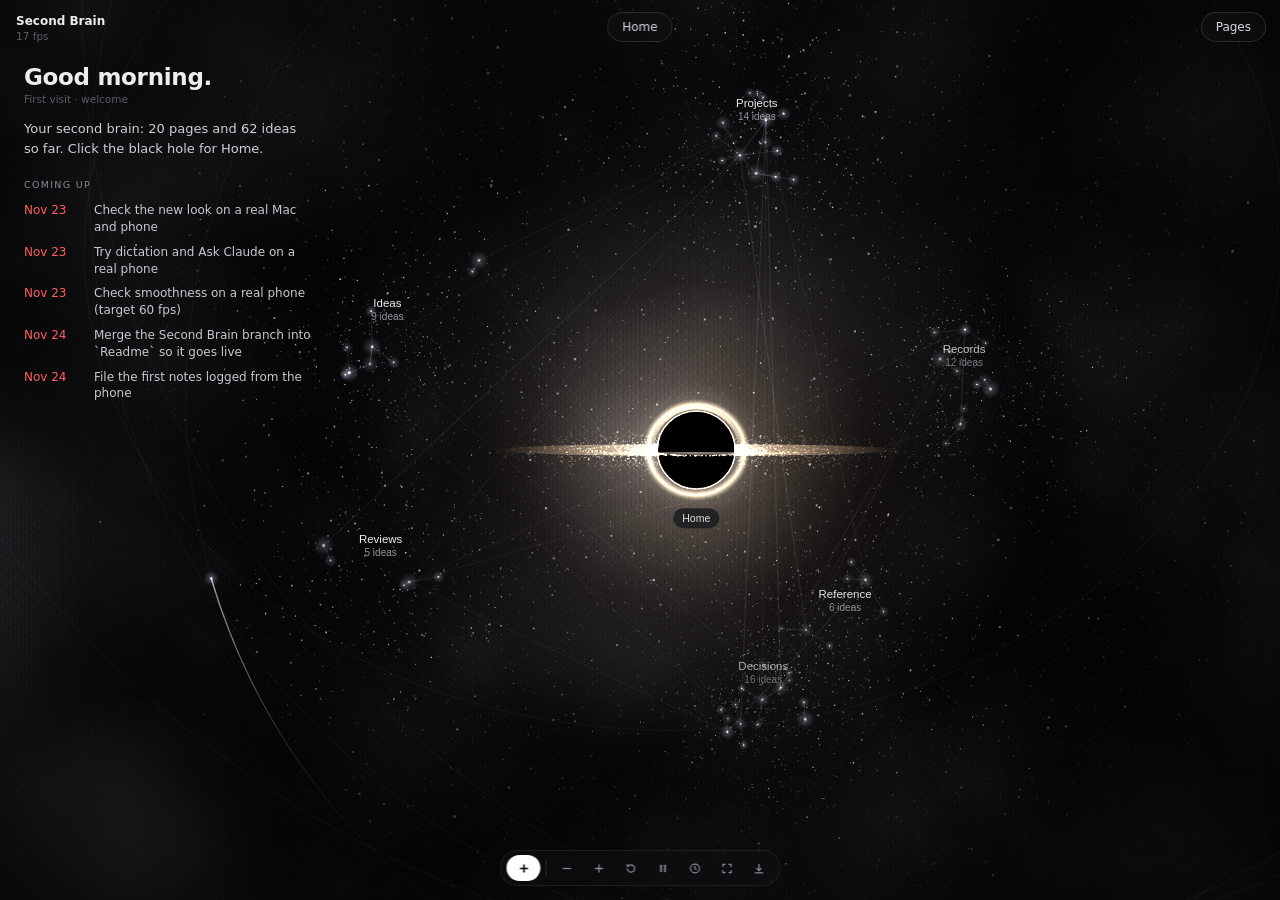
==== commit b1a07e28: "Second Brain v4: real 3D galaxy and motion - Perspective 3D renderer: groups, pages and dust have de" ====
--- a/brain.html
+++ b/brain.html
@@ -345,10 +345,10 @@
 const lastVisit = store.get('lastVisit', null);
 store.set('lastVisit', Date.now());
 
-/* ================= world layout ================= */
+/* ================= world layout (3D) ================= */
 let W, H, DPR, base;
 let slow = 0, lowRes = false;   // drop to 1x pixels automatically on slow machines
-const HOLE = 40;
+const HOLE = 40, FOC = 900;
 const world = { ideas: [], groups: [], dust: [], disk: [], comets: [], links: [] };
 const ORDER = ['Projects', 'Records', 'Reference', 'Decisions', 'Reviews', 'Ideas', 'Inbox'];
 const ord = n => { const i = ORDER.indexOf(n); return i < 0 ? 99 : i; };
@@ -359,25 +359,27 @@
   world.groups = names.map((name, i) => {
     const r = rng(strHash(name));
     const ps = pages.filter(p => p.group === name);
-    return { name, ang: (i / n) * Math.PI * 2 - Math.PI / 2 + (r() - .5) * .3, dist: 230 + r() * 70, pages: ps, ideas: ps.reduce((s, p) => s + p.ideas.length, 0), x: 0, y: 0 };
+    const g = { name, ang: (i / n) * Math.PI * 2 - Math.PI / 2 + (r() - .5) * .3, dist: 230 + r() * 70, pages: ps, ideas: ps.reduce((s, p) => s + p.ideas.length, 0), x: 0, y: 0, z: 0 };
+    g.z0 = gauss(r) * 120;
+    return g;
   });
   world.ideas = [];
   world.groups.forEach(g => {
-    let sx = 0, sy = 0, k = 0;
+    let sx = 0, sy = 0, sz = 0, k = 0;
     g.pages.forEach(p => {
       const r = rng(strHash(p.slug));
       const age = Math.max(0, now - p.updated) / DAY;
       const pr = g.dist + Math.min(1, age / 60) * 160 + gauss(r) * 34;
       const pa = g.ang + gauss(r) * .2;
-      const px = Math.cos(pa) * pr, py = Math.sin(pa) * pr;
+      const px = Math.cos(pa) * pr, py = Math.sin(pa) * pr, pz = g.z0 + gauss(r) * 45;
       p.ideas.forEach((idea, j) => {
         const rr = rng(strHash(p.slug + j));
         const d = j === 0 ? 0 : 10 + rr() * 26, a = rr() * 6.2832;
-        const o = { x: px + Math.cos(a) * d, y: py + Math.sin(a) * d, page: p, idea, j, g, fresh: Math.max(0, 1 - age / 21), task: p.tasks.some(t => !t.done && t.due), tw: rr() * 6.28 };
-        world.ideas.push(o); sx += o.x; sy += o.y; k++;
+        const o = { x: px + Math.cos(a) * d, y: py + Math.sin(a) * d, z: pz + (j ? (rr() - .5) * 44 : 0), page: p, idea, j, g, fresh: Math.max(0, 1 - age / 21), task: p.tasks.some(t => !t.done && t.due), tw: rr() * 6.28, intro: rr() };
+        world.ideas.push(o); sx += o.x; sy += o.y; sz += o.z; k++;
       });
     });
-    g.x = k ? sx / k : Math.cos(g.ang) * g.dist; g.y = k ? sy / k : Math.sin(g.ang) * g.dist;
+    g.x = k ? sx / k : Math.cos(g.ang) * g.dist; g.y = k ? sy / k : Math.sin(g.ang) * g.dist; g.z = k ? sz / k : g.z0;
   });
   world.links = [];
   pages.forEach(p => {
@@ -390,13 +392,13 @@
   const N = Math.round(Math.min(7000, 3600 + (W * H) / 650));
   for (let i = 0; i < N; i++) {
     const rad = 48 + Math.pow(r(), .7) * 560, a = r() * 6.2832;
-    world.dust.push({ r: rad, a, s: r() < .06 ? 1.5 + r() : .4 + r() * .8, al: .12 + r() * .6 * (1 - rad / 700), w: .016 * Math.pow(120 / rad, .9), arm: 0 });
+    world.dust.push({ r: rad, a, z: gauss(r) * (46 * (1 - rad / 700) + 10), s: r() < .06 ? 1.5 + r() : .4 + r() * .8, al: .12 + r() * .6 * (1 - rad / 700), w: .016 * Math.pow(120 / rad, .9), arm: 0 });
   }
   world.groups.forEach(g => {
     const rr = rng(strHash(g.name + 'dust')), cnt = 220 + g.ideas * 26;
     for (let i = 0; i < cnt; i++) {
       const tx = g.x + gauss(rr) * 62, ty = g.y + gauss(rr) * 62;
-      world.dust.push({ r: Math.hypot(tx, ty), a: Math.atan2(ty, tx), s: rr() < .05 ? 1.6 : .35 + rr() * .9, al: .2 + rr() * .6, w: 0, arm: 1 });
+      world.dust.push({ r: Math.hypot(tx, ty), a: Math.atan2(ty, tx), z: g.z + gauss(rr) * 55, s: rr() < .05 ? 1.6 : .35 + rr() * .9, al: .2 + rr() * .6, w: 0, arm: 1 });
     }
   });
   world.dust.forEach(d => d.bk = Math.min(7, Math.floor(d.al * 10)));
@@ -404,15 +406,20 @@
   const rd = rng(7);
   world.disk = Array.from({ length: 2600 }, () => { const t = Math.pow(rd(), 1.8), rad = 1.22 + t * 4.2; return { r: rad, a: rd() * 6.2832, s: .5 + rd() * 1.1, b: (1 - t) * .9 + .1, v: 1 / Math.pow(rad, 1.5) }; });
   const rc = rng(99);
-  world.comets = [0, 1, 2, 3, 4].map(i => ({ R: 560 + i * 95 + rc() * 40, a: rc() * 6.28, v: (.035 + rc() * .03) * (rc() < .5 ? -1 : 1), tail: .5 + rc() * .5, cx: (rc() - .5) * 60, cy: (rc() - .5) * 60 }));
+  world.comets = [0, 1, 2, 3, 4].map(i => ({ R: 560 + i * 95 + rc() * 40, a: rc() * 6.28, v: (.035 + rc() * .03) * (rc() < .5 ? -1 : 1), tail: .5 + rc() * .5, inc: (rc() - .5) * 1.4, node: rc() * 6.28 }));
 }
 
 /* ================= canvas & camera ================= */
 const cv = $('#sky'), ctx = cv.getContext('2d');
 let neb, sprite, glow;
-const cam = { x: 0, y: 0, z: 1, tx: 0, ty: 0, tz: 1 };
-let rot = 0, paused = reduced, focus = null, hover = null, selIdea = null, homeOpen = false, tt = null;
-function homeCam() { return W > 1000 ? { x: -60, y: 0, z: 1 } : W < 700 ? { x: 0, y: -50, z: .95 } : { x: 0, y: 0, z: .95 }; }
+// target point in the world, zoom, and a screen-space shift (to make room for panels)
+const cam = { x: 0, y: 0, z: 0, zoom: 1, sx: 0, sy: 0, tx: 0, ty: 0, tz: 0, tzoom: 1, tsx: 0, tsy: 0 };
+let paused = reduced, focus = null, hover = null, selIdea = null, homeOpen = false, tt = null;
+let spinYaw = 0, yawU = 0, pitchU = 0, vYaw = 0, vPitch = 0, dragging = false, spinBoost = 1, spinBoostT = 1;
+let yaw = 0, pitch = 0, cY = 1, sY = 0, cP = 1, sP = 0, KK = 1;
+const intro = { t0: performance.now(), dur: reduced ? 0 : 2800 };
+const ease3 = t => 1 - Math.pow(1 - Math.min(1, Math.max(0, t)), 3);
+function homeView() { return W > 1000 ? { sx: 60 * base, sy: 0, zoom: 1 } : W < 700 ? { sx: 0, sy: 40 * base, zoom: .95 } : { sx: 0, sy: 0, zoom: .95 }; }
 function makeSprite(sz, stops) { const c = document.createElement('canvas'); c.width = c.height = sz; const g = c.getContext('2d'), gr = g.createRadialGradient(sz / 2, sz / 2, 0, sz / 2, sz / 2, sz / 2); stops.forEach(([o, col]) => gr.addColorStop(o, col)); g.fillStyle = gr; g.fillRect(0, 0, sz, sz); return c; }
 function resize() {
   DPR = lowRes ? 1 : Math.min(2, devicePixelRatio || 1); W = innerWidth; H = innerHeight;
@@ -432,62 +439,98 @@
   buildWorld();
 }
 resize();
-Object.assign(cam, homeCam()); cam.tx = cam.x; cam.ty = cam.y; cam.tz = cam.z;
+{ const h = homeView(); cam.sx = cam.tsx = h.sx; cam.sy = cam.tsy = h.sy; cam.zoom = cam.tzoom = h.zoom; }
 addEventListener('resize', () => { resize(); if (!focus && !selIdea && !homeOpen) flyHome(); });
 
-const K = () => base * cam.z;
-function S(x, y) { const c = Math.cos(rot), s = Math.sin(rot), k = K(); return [W / 2 + (x * c - y * s - cam.x) * k, H / 2 + (x * s + y * c - cam.y) * k]; }
-function rotP(x, y) { const c = Math.cos(rot), s = Math.sin(rot); return [x * c - y * s, x * s + y * c]; }
+const K = () => base * cam.zoom;
+// world -> screen with perspective; returns null when behind the camera
+function proj(x, y, z) {
+  x -= cam.x; y -= cam.y; z -= cam.z;
+  const x1 = x * cY + z * sY, z1 = -x * sY + z * cY;
+  const y1 = y * cP - z1 * sP, z2 = y * sP + z1 * cP;
+  const d = FOC + z2; if (d < 80) return null;
+  const f = FOC / d;
+  return [W / 2 + cam.sx + x1 * f * KK, H / 2 + cam.sy + y1 * f * KK, f, z2];
+}
 const userName = () => store.get('name', '') || cfg.name || '';
 
 let last = performance.now(), fpsAcc = 0, fpsN = 0, T = 0;
-let screenIdeas = [], labelBoxes = [];
+let screenIdeas = [], labelBoxes = [], meteors = [], nextMeteor = 3000, groupPulse = null;
 const FONT = 'Inter, -apple-system, "Segoe UI", sans-serif';
 function frame(now) {
   const dt = Math.min(60, now - last); last = now;
   fpsAcc += dt; fpsN++;
   if (fpsAcc > 800) { const fps = Math.round(1000 / (fpsAcc / fpsN)); fpsAcc = 0; fpsN = 0; if (fps < 42 && DPR > 1 && !document.hidden) { slow++; if (slow > 2) { lowRes = true; DPR = 1; cv.width = W; cv.height = H; } } else slow = 0; $('#sub').textContent = (userName() ? userName() + ' · ' : '') + fps + ' fps'; }
-  if (!paused) { T += dt / 1000; rot += dt * 0.0000075; }
+  if (!paused) T += dt / 1000;
   const e = reduced ? 1 : 1 - Math.pow(.003, dt / 1000);
   cam.x += (cam.tx - cam.x) * e; cam.y += (cam.ty - cam.y) * e; cam.z += (cam.tz - cam.z) * e;
-  const k = K();
+  cam.zoom += (cam.tzoom - cam.zoom) * e; cam.sx += (cam.tsx - cam.sx) * e; cam.sy += (cam.tsy - cam.sy) * e;
+  spinBoost += (spinBoostT - spinBoost) * (1 - Math.pow(.05, dt / 1000));
+
+  // rotation: slow idle spin, user drag with inertia, settle face-on while reading
+  const settle = selIdea || focus || homeOpen;
+  if (!paused && !dragging && !settle) spinYaw += dt * 0.00005;
+  if (settle) { const tgt = Math.round((spinYaw + yawU) / Math.PI) * Math.PI - yawU; spinYaw += (tgt - spinYaw) * e * .6; }
+  if (!dragging) { yawU += vYaw * dt; pitchU += vPitch * dt; vYaw *= Math.pow(.05, dt / 1000); vPitch *= Math.pow(.05, dt / 1000); pitchU *= 1 - Math.min(1, dt * (settle ? .004 : .0009)); }
+  const ip = ease3((now - intro.t0) / Math.max(1, intro.dur));
+  const sway = paused || reduced ? 0 : .08 * Math.sin(T * .21);
+  yaw = spinYaw + yawU + (1 - ip) * -2.2;
+  pitch = Math.max(-1.25, Math.min(1.25, .16 + sway + pitchU + (1 - ip) * .95));
+  cY = Math.cos(yaw); sY = Math.sin(yaw); cP = Math.cos(pitch); sP = Math.sin(pitch);
+  KK = K() * (.3 + .7 * ip);
+
   ctx.setTransform(DPR, 0, 0, DPR, 0, 0);
   ctx.globalCompositeOperation = 'source-over'; ctx.globalAlpha = 1;
   ctx.fillStyle = '#050506'; ctx.fillRect(0, 0, W, H);
-  ctx.drawImage(neb, -cam.x * .04 * base - 20, -cam.y * .04 * base - 20, W + 40, H + 40);
-
-  const [cx, cy] = S(0, 0);
+  ctx.drawImage(neb, -20 - yaw * 18 % 40, -20 - pitch * 12, W + 40, H + 40);
   ctx.globalCompositeOperation = 'lighter';
 
-  // orbits + comets
+  // shooting stars (screen space)
+  if (!paused && !reduced) { nextMeteor -= dt; if (nextMeteor < 0) { nextMeteor = 4000 + Math.random() * 7000; const a = .35 + Math.random() * .5; meteors.push({ x: Math.random() * W, y: Math.random() * H * .5, vx: Math.cos(a) * (Math.random() < .5 ? 1 : -1), vy: Math.sin(a), t: 0 }); } }
+  meteors = meteors.filter(m => (m.t += dt / 900) < 1);
+  meteors.forEach(m => {
+    const d = 520 * ease3(m.t), x = m.x + m.vx * d, y = m.y + m.vy * d, L = 90 * (1 - m.t);
+    const g = ctx.createLinearGradient(x, y, x - m.vx * L, y - m.vy * L);
+    g.addColorStop(0, `rgba(255,255,255,${.8 * (1 - m.t)})`); g.addColorStop(1, 'rgba(255,255,255,0)');
+    ctx.strokeStyle = g; ctx.lineWidth = 1.2; ctx.beginPath(); ctx.moveTo(x, y); ctx.lineTo(x - m.vx * L, y - m.vy * L); ctx.stroke();
+  });
+
+  // orbits + comets on tilted 3D rings
   world.comets.forEach(c => {
-    const a = c.a + T * c.v, [ox, oy] = S(c.cx, c.cy), R = c.R * k;
-    ctx.strokeStyle = 'rgba(255,255,255,.035)'; ctx.lineWidth = 1;
-    ctx.beginPath(); ctx.arc(ox, oy, R, 0, 6.2832); ctx.stroke();
-    const seg = 26, dir = Math.sign(c.v);
-    for (let i = 0; i < seg; i++) {
-      const a0 = a - dir * c.tail * i / seg, a1 = a - dir * c.tail * (i + 1) / seg;
-      ctx.strokeStyle = `rgba(255,255,255,${.55 * Math.pow(1 - i / seg, 1.6)})`; ctx.lineWidth = 1.4 * (1 - i / seg) + .3;
-      ctx.beginPath(); ctx.arc(ox, oy, R, Math.min(a0, a1) + rot, Math.max(a0, a1) + rot); ctx.stroke();
+    const ci = Math.cos(c.inc), si = Math.sin(c.inc), cn = Math.cos(c.node), sn = Math.sin(c.node);
+    const pt = th => { const x0 = Math.cos(th) * c.R, y0 = Math.sin(th) * c.R * ci, z0 = Math.sin(th) * c.R * si; return proj(x0 * cn - y0 * sn, x0 * sn + y0 * cn, z0); };
+    ctx.strokeStyle = 'rgba(255,255,255,.03)'; ctx.lineWidth = 1; ctx.beginPath();
+    for (let i = 0, first = true; i <= 72; i++) { const p = pt(i / 72 * 6.2832); if (!p) { first = true; continue; } first ? ctx.moveTo(p[0], p[1]) : ctx.lineTo(p[0], p[1]); first = false; }
+    ctx.stroke();
+    const a = c.a + T * c.v, dir = Math.sign(c.v), seg = 24;
+    let prev = pt(a);
+    for (let i = 1; i <= seg && prev; i++) {
+      const p = pt(a - dir * c.tail * i / seg); if (!p) break;
+      ctx.strokeStyle = `rgba(255,255,255,${.6 * Math.pow(1 - i / seg, 1.6)})`; ctx.lineWidth = (1.5 * (1 - i / seg) + .3) * prev[2];
+      ctx.beginPath(); ctx.moveTo(prev[0], prev[1]); ctx.lineTo(p[0], p[1]); ctx.stroke(); prev = p;
     }
-    const hx = ox + Math.cos(a + rot) * R, hy = oy + Math.sin(a + rot) * R;
-    ctx.drawImage(sprite, hx - 9, hy - 9, 18, 18);
+    const h = pt(a); if (h) { const s = 18 * h[2]; ctx.drawImage(sprite, h[0] - s / 2, h[1] - s / 2, s, s); }
   });
 
-  // dust
-  const cr = Math.cos(rot), sr = Math.sin(rot), ds = Math.min(2, Math.max(.8, cam.z * .9));
+  // dust (split into behind / in front of the black hole)
+  const ds = Math.min(2, Math.max(.8, cam.zoom * .9)), front = [], cx0 = W / 2 + cam.sx, cy0 = H / 2 + cam.sy;
   ctx.fillStyle = 'rgb(235,235,245)';
   world.buckets.forEach((bucket, bi) => {
-    const al = (bi + .5) / 10, dimmed = [];
+    const al = (bi + .5) / 10 * (.25 + .75 * ip), dimmed = [];
     ctx.globalAlpha = al;
     for (const d of bucket) {
       const a = d.a + T * d.w, x0 = Math.cos(a) * d.r, y0 = Math.sin(a) * d.r;
-      const x = W / 2 + (x0 * cr - y0 * sr - cam.x) * k, y = H / 2 + (x0 * sr + y0 * cr - cam.y) * k;
-      if (x < -4 || y < -4 || x > W + 4 || y > H + 4) continue;
-      if (focus && (!d.arm || (x0 - focus.x) ** 2 + (y0 - focus.y) ** 2 > 14400)) { dimmed.push(x, y, d.s); continue; }
-      const s = d.s * ds; ctx.fillRect(x, y, s, s);
+      const x = x0 - cam.x, y = y0 - cam.y, z = d.z - cam.z;
+      const x1 = x * cY + z * sY, z1 = -x * sY + z * cY, y1 = y * cP - z1 * sP, z2 = y * sP + z1 * cP;
+      const dd = FOC + z2; if (dd < 80) continue;
+      const f = FOC / dd, sx = cx0 + x1 * f * KK, sy = cy0 + y1 * f * KK;
+      if (sx < -4 || sy < -4 || sx > W + 4 || sy > H + 4) continue;
+      const s = d.s * ds * f;
+      if (focus && (!d.arm || (x0 - focus.x) ** 2 + (y0 - focus.y) ** 2 > 14400)) { dimmed.push(sx, sy, s); continue; }
+      if (z2 < -40 && d.r < 260) { front.push(sx, sy, s, al); continue; }
+      ctx.fillRect(sx, sy, s, s);
     }
-    if (dimmed.length) { ctx.globalAlpha = al * .3; for (let i = 0; i < dimmed.length; i += 3) ctx.fillRect(dimmed[i], dimmed[i + 1], dimmed[i + 2] * ds, dimmed[i + 2] * ds); }
+    if (dimmed.length) { ctx.globalAlpha = al * .3; for (let i = 0; i < dimmed.length; i += 3) ctx.fillRect(dimmed[i], dimmed[i + 1], dimmed[i + 2], dimmed[i + 2]); }
   });
   ctx.globalAlpha = 1;
 
@@ -495,25 +538,23 @@
   const fp = (hover || selIdea) ? (hover || selIdea).page : null;
   const nb = fp ? new Set([fp.slug, ...fp.links, ...fp.backlinks]) : null;
   const seen = o => tt === null || o.page.created <= tt;
+  world.ideas.forEach(o => { o.p = proj(o.x, o.y, o.z); });
   ctx.lineWidth = 1;
   for (const [a, b, al0] of world.links) {
-    if (!seen(a) || !seen(b)) continue;
+    if (!seen(a) || !seen(b) || !a.p || !b.p) continue;
     const lit = nb && (a.page === fp || b.page === fp) && nb.has(a.page.slug) && nb.has(b.page.slug);
-    const al = lit ? .5 : nb ? al0 * .6 : al0;
+    const al = (lit ? .5 : nb ? al0 * .6 : al0) * ip;
     const dim = focus && a.g !== focus && b.g !== focus ? .25 : 1;
-    const [x1, y1] = S(a.x, a.y), [x2, y2] = S(b.x, b.y);
-    ctx.strokeStyle = `rgba(255,255,255,${al * dim})`; ctx.beginPath(); ctx.moveTo(x1, y1); ctx.lineTo(x2, y2); ctx.stroke();
+    ctx.strokeStyle = `rgba(255,255,255,${al * dim * Math.min(1, (a.p[2] + b.p[2]) / 2)})`; ctx.beginPath(); ctx.moveTo(a.p[0], a.p[1]); ctx.lineTo(b.p[0], b.p[1]); ctx.stroke();
   }
 
-  // ideas (stars)
+  // ideas (stars) – behind the hole first, the rest after it
   screenIdeas = [];
-  const visCount = new Map();
-  for (const o of world.ideas) {
-    if (!seen(o)) continue;
-    visCount.set(o.g, (visCount.get(o.g) || 0) + 1);
-    const [x, y] = S(o.x, o.y);
-    if (x < -30 || y < -30 || x > W + 30 || y > H + 30) continue;
-    const dim = (focus && o.g !== focus ? .22 : 1) * (nb && !nb.has(o.page.slug) ? .5 : 1);
+  const visCount = new Map(), later = [];
+  const drawIdea = o => {
+    const [x, y, f] = o.p;
+    const dim = (focus && o.g !== focus ? .22 : 1) * (nb && !nb.has(o.page.slug) ? .5 : 1) * Math.min(1, .35 + f * .65);
+    const appear = Math.min(1, Math.max(0, ip * 1.6 - o.intro * .6));
     const b0 = o.j === 0 && births.get(o.page.slug);
     if (b0) {
       const bt = (now - b0) / 2600;
@@ -521,67 +562,97 @@
       else if (bt > 0) { ctx.globalAlpha = 1; ctx.strokeStyle = `rgba(255,236,205,${.7 * (1 - bt)})`; ctx.lineWidth = 1.2; ctx.beginPath(); ctx.arc(x, y, 6 + bt * 46, 0, 6.2832); ctx.stroke(); }
     }
     const tw = reduced ? 1 : .8 + .2 * Math.sin(T * 1.7 + o.tw);
-    let sz = (o.j === 0 ? 20 : 13) * (.7 + o.fresh * .5) * Math.min(1.8, Math.max(.8, cam.z));
+    let sz = (o.j === 0 ? 20 : 13) * (.7 + o.fresh * .5) * Math.min(1.8, Math.max(.8, cam.zoom)) * f;
     if (o.task) sz *= 1 + .18 * Math.sin(T * 3 + o.tw);
-    if (o === hover || o === selIdea) sz *= 1.7;
-    ctx.globalAlpha = dim * tw;
+    if (o === hover || o === selIdea) {
+      sz *= 1.7; ctx.globalAlpha = .55; ctx.strokeStyle = 'rgba(255,255,255,.6)'; ctx.lineWidth = 1;
+      const rr0 = 11 + 2 * Math.sin(T * 4); ctx.beginPath(); ctx.arc(x, y, rr0, T * 2, T * 2 + 4.4); ctx.stroke();
+    }
+    ctx.globalAlpha = dim * tw * appear;
     ctx.drawImage(sprite, x - sz / 2, y - sz / 2, sz, sz);
-    screenIdeas.push({ x, y, o });
+    screenIdeas.push({ x, y, o, f });
+  };
+  for (const o of world.ideas) {
+    if (!seen(o)) continue;
+    visCount.set(o.g, (visCount.get(o.g) || 0) + 1);
+    if (!o.p) continue;
+    const [x, y] = o.p;
+    if (x < -30 || y < -30 || x > W + 30 || y > H + 30) continue;
+    if (o.p[3] < -60 && Math.hypot(o.x, o.y) < 260) later.push(o); else drawIdea(o);
   }
   ctx.globalAlpha = 1;
 
-  // black hole
-  const R = HOLE * k, tilt = .1, spin = T * 1.6;
-  ctx.drawImage(glow, cx - R * 9, cy - R * 9, R * 18, R * 18);
-  const drawDisk = front => {
-    const px = Math.max(.7, k);
+  // black hole (always faces the camera; the disk opens up as you tilt)
+  const c0 = proj(0, 0, 0) || [cx0, cy0, 1, 0], cx = c0[0], cy = c0[1];
+  const R = HOLE * KK * c0[2] * (homeOpen ? 1 : 1), tilt = .1 + Math.min(.32, Math.abs(pitch - .16) * .45), spin = T * 1.6 * spinBoost;
+  const flash = 1 + (1 - ip) * 1.5;
+  ctx.drawImage(glow, cx - R * 9 * flash, cy - R * 9 * flash, R * 18 * flash, R * 18 * flash);
+  const drawDisk = isFront => {
+    const px = Math.max(.7, KK);
     for (const p of world.disk) {
       const a = p.a + spin * p.v, sa = Math.sin(a);
-      if ((sa > 0) !== front) continue;
+      if ((sa > 0) !== isFront) continue;
       const x = cx + Math.cos(a) * p.r * R, y = cy + sa * p.r * R * tilt;
-      if (front && Math.abs(x - cx) < R * 1.05 && y - cy > R * .14) continue;
-      const b = p.b * (front ? 1 : .8) * (Math.cos(a) < 0 ? 1.15 : .85);
+      if (isFront && Math.abs(x - cx) < R * 1.05 && y - cy > R * (tilt + .04)) continue;
+      const b = p.b * (isFront ? 1 : .8) * (Math.cos(a) < 0 ? 1.15 : .85);
       ctx.fillStyle = `rgba(255,${210 + 40 * p.b | 0},${150 + 80 * p.b | 0},${Math.min(1, b * .75)})`;
       ctx.fillRect(x, y, p.s * px, p.s * px * .8);
     }
   };
   drawDisk(false);
   for (let i = 0; i < 6; i++) {               // lensed ring: light from behind bent around the shadow
-    ctx.strokeStyle = `rgba(255,228,190,${.22 - i * .033})`; ctx.lineWidth = (1.4 + i * 2.2) * Math.max(.6, k);
+    ctx.strokeStyle = `rgba(255,228,190,${.22 - i * .033})`; ctx.lineWidth = (1.4 + i * 2.2) * Math.max(.6, KK);
     ctx.beginPath(); ctx.ellipse(cx, cy, R * 1.28, R * 1.2, 0, 0, 6.2832); ctx.stroke();
   }
-  const sg = ctx.createLinearGradient(cx - R * 5.4, cy, cx + R * 5.4, cy);
+  const sw = R * 5.4, sh = R * (.15 + (tilt - .1) * .6);
+  const sg = ctx.createLinearGradient(cx - sw, cy, cx + sw, cy);
   sg.addColorStop(0, 'rgba(255,200,140,0)'); sg.addColorStop(.3, 'rgba(255,215,170,.45)'); sg.addColorStop(.5, 'rgba(255,245,225,.9)'); sg.addColorStop(.7, 'rgba(255,215,170,.45)'); sg.addColorStop(1, 'rgba(255,200,140,0)');
-  ctx.fillStyle = sg; ctx.beginPath(); ctx.ellipse(cx, cy, R * 5.4, R * .15, 0, 0, 6.2832); ctx.fill();
+  ctx.fillStyle = sg; ctx.beginPath(); ctx.ellipse(cx, cy, sw, sh, 0, 0, 6.2832); ctx.fill();
   ctx.globalCompositeOperation = 'source-over';
   ctx.fillStyle = '#000'; ctx.beginPath(); ctx.arc(cx, cy, R * 1.02, 0, 6.2832); ctx.fill();
   ctx.globalCompositeOperation = 'lighter';
-  ctx.strokeStyle = 'rgba(255,240,220,.85)'; ctx.lineWidth = Math.max(1, 1.3 * k);
+  ctx.strokeStyle = 'rgba(255,240,220,.85)'; ctx.lineWidth = Math.max(1, 1.3 * KK);
   ctx.beginPath(); ctx.arc(cx, cy, R * 1.04, 0, 6.2832); ctx.stroke();
   drawDisk(true);
-  // Einstein-ring highlight: the far side of the disk lensed over the top
   const tg = ctx.createLinearGradient(cx, cy - R * 1.4, cx, cy);
   tg.addColorStop(0, 'rgba(255,236,205,.55)'); tg.addColorStop(1, 'rgba(255,236,205,0)');
-  ctx.strokeStyle = tg; ctx.lineWidth = Math.max(1.5, 3 * k);
+  ctx.strokeStyle = tg; ctx.lineWidth = Math.max(1.5, 3 * KK);
   ctx.beginPath(); ctx.ellipse(cx, cy, R * 1.16, R * 1.12, 0, Math.PI * 1.05, Math.PI * 1.95); ctx.stroke();
   const fg = ctx.createLinearGradient(cx - R * 3.4, cy, cx + R * 3.4, cy);
   fg.addColorStop(0, 'rgba(255,190,130,0)'); fg.addColorStop(.5, 'rgba(255,240,215,.55)'); fg.addColorStop(1, 'rgba(255,190,130,0)');
-  ctx.fillStyle = fg; ctx.beginPath(); ctx.ellipse(cx, cy + R * .05, R * 3.4, R * .07, 0, 0, Math.PI); ctx.fill();
+  ctx.fillStyle = fg; ctx.beginPath(); ctx.ellipse(cx, cy + R * .05, R * 3.4, R * (.07 + (tilt - .1) * .3), 0, 0, Math.PI); ctx.fill();
+
+  // everything nearer than the hole
+  ctx.fillStyle = 'rgb(235,235,245)';
+  for (let i = 0; i < front.length; i += 4) { ctx.globalAlpha = front[i + 3]; ctx.fillRect(front[i], front[i + 1], front[i + 2], front[i + 2]); }
+  later.forEach(drawIdea);
+  ctx.globalAlpha = 1;
+
+  // ripple when a group is opened
+  if (groupPulse) {
+    const gp = proj(groupPulse.g.x, groupPulse.g.y, groupPulse.g.z), t = (now - groupPulse.t) / 1400;
+    if (t > 1 || !gp) groupPulse = null;
+    else for (let i = 0; i < 3; i++) { const tt2 = t - i * .12; if (tt2 <= 0) continue; ctx.strokeStyle = `rgba(255,255,255,${.35 * (1 - tt2)})`; ctx.lineWidth = 1; ctx.beginPath(); ctx.ellipse(gp[0], gp[1], (20 + tt2 * 140) * gp[2] * KK / base, (20 + tt2 * 140) * gp[2] * KK / base * Math.max(.2, Math.abs(cP)), 0, 0, 6.2832); ctx.stroke(); }
+  }
   ctx.globalCompositeOperation = 'source-over';
 
   // "Home" tag under the hole
   ctx.font = '500 10.5px ' + FONT; ctx.textAlign = 'center';
   const hy2 = cy + R * 1.55 + 10;
+  ctx.globalAlpha = ip;
   ctx.fillStyle = 'rgba(28,28,32,.85)'; rr(cx - 23, hy2 - 10, 46, 20, 10); ctx.fill();
   ctx.fillStyle = 'rgba(255,255,255,.85)'; ctx.fillText('Home', cx, hy2 + 3.5);
 
-  // group labels
+  // group labels (fade with depth)
   labelBoxes = [];
   world.groups.forEach(g => {
     const vis = tt === null ? g.ideas : (visCount.get(g) || 0);
     if (!vis) return;
-    const [x, y] = S(g.x, g.y - 26);
-    const dim = focus && focus !== g ? .35 : 1;
+    const p = proj(g.x, g.y - 26, g.z); if (!p) return;
+    const [x, y, f] = p;
+    const dim = (focus && focus !== g ? .35 : 1) * Math.min(1, Math.max(.15, (f - .55) * 2)) * Math.max(0, ip * 1.4 - .4);
+    if (dim < .05) return;
+    ctx.globalAlpha = 1;
     ctx.font = '500 11.5px ' + FONT; ctx.fillStyle = `rgba(255,255,255,${.92 * dim})`; ctx.fillText(g.name, x, y);
     ctx.font = '10px ' + FONT; ctx.fillStyle = `rgba(150,150,160,${dim})`;
     ctx.fillText(vis + (vis === 1 ? ' idea' : ' ideas'), x, y + 13);
@@ -590,55 +661,74 @@
   });
 
   // titles when zoomed in
-  if (cam.z > 1.9) {
+  if (cam.zoom > 1.9) {
     ctx.font = '10.5px ' + FONT; ctx.textAlign = 'left';
     const placed = [...labelBoxes.map(b => ({ x: b.x, y: b.y, w: b.w, h: b.h }))];
-    const list = [...screenIdeas].sort((a, b) => (b.o === selIdea) - (a.o === selIdea) || a.o.j - b.o.j);
+    const list = [...screenIdeas].sort((a, b) => (b.o === selIdea) - (a.o === selIdea) || a.o.j - b.o.j || b.f - a.f);
     for (const s of list) {
-      if (s.o.j !== 0 && cam.z < 3.2 && s.o !== selIdea && !(nb && s.o.page === fp)) continue;
+      if (s.o.j !== 0 && cam.zoom < 3.2 && s.o !== selIdea && !(nb && s.o.page === fp)) continue;
       if (focus && s.o.g !== focus) continue;
       const t = s.o.j === 0 ? s.o.page.title : s.o.idea.title, w = ctx.measureText(t).width;
       const b = { x: s.x + 9, y: s.y - 7, w, h: 14 };
       if (placed.some(q => b.x < q.x + q.w + 8 && q.x < b.x + b.w + 8 && b.y < q.y + q.h && q.y < b.y + b.h)) continue;
       placed.push(b);
+      ctx.globalAlpha = Math.min(1, s.f);
       ctx.fillStyle = s.o === selIdea ? '#fff' : s.o.j === 0 ? 'rgba(255,255,255,.78)' : 'rgba(190,190,200,.6)';
       ctx.fillText(t, b.x, s.y + 3.5);
     }
   }
+  ctx.globalAlpha = 1;
   requestAnimationFrame(frame);
 }
 function rr(x, y, w, h, r) { ctx.beginPath(); ctx.moveTo(x + r, y); ctx.arcTo(x + w, y, x + w, y + h, r); ctx.arcTo(x + w, y + h, x, y + h, r); ctx.arcTo(x, y + h, x, y, r); ctx.arcTo(x, y, x + w, y, r); ctx.closePath(); }
 requestAnimationFrame(frame);
 
 /* ================= camera moves ================= */
-function flyHome() { const h = homeCam(); cam.tx = h.x; cam.ty = h.y; cam.tz = h.z; }
-function flyTo(x, y, z) {
-  const [rx, ry] = rotP(x, y), sideOpen = $('#side').classList.contains('open');
-  cam.tz = z; cam.tx = rx + (sideOpen && W > 700 ? 210 / (base * z) : 0); cam.ty = ry + (sideOpen && W <= 700 ? H * .3 / (base * z) : 0);
-}
-
-/* ================= pointer ================= */
+function flyHome() { const h = homeView(); cam.tx = cam.ty = cam.tz = 0; cam.tsx = h.sx; cam.tsy = h.sy; cam.tzoom = h.zoom; spinBoostT = 1; }
+function flyTo(x, y, z, zoom) {
+  const sideOpen = $('#side').classList.contains('open');
+  cam.tx = x; cam.ty = y; cam.tz = z; cam.tzoom = zoom; spinBoostT = 1;
+  cam.tsx = sideOpen && W > 700 ? -210 : 0; cam.tsy = sideOpen && W <= 700 ? -H * .2 : 0;
+}
+function diveHome() { cam.tx = cam.ty = cam.tz = 0; cam.tsx = 0; cam.tsy = 0; cam.tzoom = 5.5; spinBoostT = 5; }
+
+/* ================= pointer: drag rotates, two fingers / right button pan, wheel & pinch zoom ================= */
 const tip = $('#tip');
-let down = null, moved = 0, pinch = null;
+let down = null, moved = 0, pinch = null, panMode = false;
 const pts = new Map();
 const clampZ = z => Math.max(.45, Math.min(7, z));
-cv.addEventListener('pointerdown', e => { cv.setPointerCapture(e.pointerId); pts.set(e.pointerId, [e.clientX, e.clientY]); down = [e.clientX, e.clientY]; moved = 0; if (pts.size === 2) { const [a, b] = [...pts.values()]; pinch = { d: Math.hypot(a[0] - b[0], a[1] - b[1]), z: cam.tz }; } });
+function panBy(dx, dy) { const k = KK || K(); cam.tx -= dx * cY / k; cam.tz -= dx * sY / k; cam.ty -= dy / k; cam.x = cam.tx; cam.z = cam.tz; cam.y = cam.ty; }
+cv.addEventListener('contextmenu', e => e.preventDefault());
+cv.addEventListener('pointerdown', e => {
+  cv.setPointerCapture(e.pointerId); pts.set(e.pointerId, [e.clientX, e.clientY]); down = [e.clientX, e.clientY]; moved = 0;
+  panMode = e.button === 2 || e.shiftKey; vYaw = vPitch = 0;
+  if (pts.size === 2) { const [a, b] = [...pts.values()]; pinch = { d: Math.hypot(a[0] - b[0], a[1] - b[1]), z: cam.tzoom, mx: (a[0] + b[0]) / 2, my: (a[1] + b[1]) / 2 }; }
+});
 cv.addEventListener('pointermove', e => {
   if (pts.has(e.pointerId)) {
     const p = pts.get(e.pointerId), dx = e.clientX - p[0], dy = e.clientY - p[1]; pts.set(e.pointerId, [e.clientX, e.clientY]);
-    if (pinch && pts.size === 2) { const [a, b] = [...pts.values()]; cam.z = cam.tz = clampZ(pinch.z * Math.hypot(a[0] - b[0], a[1] - b[1]) / pinch.d); moved = 99; return; }
+    if (pinch && pts.size === 2) {
+      const [a, b] = [...pts.values()], mx = (a[0] + b[0]) / 2, my = (a[1] + b[1]) / 2;
+      cam.zoom = cam.tzoom = clampZ(pinch.z * Math.hypot(a[0] - b[0], a[1] - b[1]) / pinch.d);
+      panBy(mx - pinch.mx, my - pinch.my); pinch.mx = mx; pinch.my = my; moved = 99; return;
+    }
     moved += Math.abs(dx) + Math.abs(dy);
-    if (moved > 4) { const k = K(); cam.x -= dx / k; cam.y -= dy / k; cam.tx = cam.x; cam.ty = cam.y; tip.style.opacity = 0; }
+    if (moved > 4) {
+      dragging = true; tip.style.opacity = 0;
+      if (panMode) panBy(dx, dy);
+      else { yawU += dx * .006; pitchU = Math.max(-1.2, Math.min(1.2, pitchU + dy * .005)); vYaw = dx * .006 / Math.max(8, 16); vPitch = dy * .005 / 16; }
+    }
     return;
   }
   const h = hitIdea(e.clientX, e.clientY); hover = h;
-  cv.style.cursor = h || hitLabel(e.clientX, e.clientY) || hitHole(e.clientX, e.clientY) ? 'pointer' : 'default';
+  cv.style.cursor = h || hitLabel(e.clientX, e.clientY) || hitHole(e.clientX, e.clientY) ? 'pointer' : 'grab';
   if (h) { tip.innerHTML = `${esc(h.j === 0 ? h.page.title : h.idea.title)}<div class="s">${h.j === 0 ? esc(h.g.name) + ' · ' + h.page.ideas.length + ' ideas' : 'Page: ' + esc(h.page.title)}</div>`; tip.style.left = Math.min(W - 270, e.clientX + 14) + 'px'; tip.style.top = e.clientY + 12 + 'px'; tip.style.opacity = 1; }
   else tip.style.opacity = 0;
 });
 const pUp = e => {
   pts.delete(e.pointerId); if (pts.size < 2) pinch = null;
   if (!down || pts.size) return;
+  dragging = false;
   if (moved < 5) {
     const h = hitIdea(e.clientX, e.clientY), l = !h && hitLabel(e.clientX, e.clientY);
     if (h) openPage(h.page, h.j);
@@ -652,13 +742,16 @@
 cv.addEventListener('pointerleave', () => { hover = null; tip.style.opacity = 0; });
 cv.addEventListener('wheel', e => {
   e.preventDefault();
-  const k0 = K(), wx = cam.x + (e.clientX - W / 2) / k0, wy = cam.y + (e.clientY - H / 2) / k0;
-  cam.z = cam.tz = clampZ(cam.tz * Math.exp(-e.deltaY * .0016)); const k1 = K();
-  cam.x = cam.tx = wx - (e.clientX - W / 2) / k1; cam.y = cam.ty = wy - (e.clientY - H / 2) / k1;
+  if (e.ctrlKey || Math.abs(e.deltaY) >= Math.abs(e.deltaX)) {
+    const k0 = K(), z = clampZ(cam.tzoom * Math.exp(-e.deltaY * (e.ctrlKey ? .01 : .0016)));
+    cam.zoom = cam.tzoom = z; const k1 = K();
+    const ox = e.clientX - W / 2 - cam.sx, oy = e.clientY - H / 2 - cam.sy;
+    panBy(-ox * (1 - k0 / k1), -oy * (1 - k0 / k1));
+  } else { yawU -= e.deltaX * .004; }
 }, { passive: false });
 function hitIdea(x, y) { let b = null, bd = W < 700 ? 18 : 11; for (const s of screenIdeas) { if (focus && s.o.g !== focus) continue; const d = Math.hypot(s.x - x, s.y - y); if (d < bd) { bd = d; b = s.o; } } return b; }
 function hitLabel(x, y) { return labelBoxes.find(r => x > r.x && x < r.x + r.w && y > r.y && y < r.y + r.h); }
-function hitHole(x, y) { const [cx, cy] = S(0, 0), R = HOLE * K(); return Math.hypot(x - cx, y - cy) < R * 1.4 || (Math.abs(x - cx) < R * 4 && Math.abs(y - cy) < R * .35) || (Math.abs(x - cx) < 26 && Math.abs(y - (cy + R * 1.55 + 10)) < 12); }
+function hitHole(x, y) { const c = proj(0, 0, 0); if (!c) return false; const [cx, cy, f] = c, R = HOLE * KK * f; return Math.hypot(x - cx, y - cy) < R * 1.4 || (Math.abs(x - cx) < R * 4 && Math.abs(y - cy) < R * .35) || (Math.abs(x - cx) < 26 && Math.abs(y - (cy + R * 1.55 + 10)) < 12); }
 
 /* ================= greeting ================= */
 function renderHello() {
@@ -752,7 +845,7 @@
   if ($('#bDl')) $('#bDl').onclick = () => download(p.slug + '.md', rawOf(p));
   if ($('#bRevert')) $('#bRevert').onclick = () => { saveOverride(p.slug, null); reload(p.slug); toast(p.local ? 'Deleted' : 'Reverted to the repo version'); };
   if ($('#bDelCap')) $('#bDelCap').onclick = () => { removeCapture(p.capture.id); closeSide(); toast('Removed from Inbox'); };
-  if (ideaObj) flyTo(ideaObj.x, ideaObj.y, j > 0 ? 3.4 : 2.5);
+  if (ideaObj) flyTo(ideaObj.x, ideaObj.y, ideaObj.z, j > 0 ? 3.4 : 2.5);
 }
 function saveOverride(slug, raw) {
   if (raw == null) delete overrides[slug]; else overrides[slug] = raw;
@@ -777,7 +870,7 @@
     <div class="hd"><h2>${esc(g.name)}</h2><button class="x" data-close>✕</button></div>
     <div class="meta">${ps.length} pages · ${g.ideas} ideas · last update ${ago(ps[0].updated)}</div>
     <div class="scroll">${ps.map(p => `<div class="li" data-slug="${esc(p.slug)}"><div class="a">${esc(p.title)}</div><div class="s">${p.ideas.slice(0, 4).map(i => esc(i.title)).join(' · ')}${p.ideas.length > 4 ? ' …' : ''}</div></div>`).join('')}</div>`);
-  flyTo(g.x, g.y, 1.9);
+  flyTo(g.x, g.y, g.z, 1.9); groupPulse = { g, t: performance.now() };
 }
 function openPages() {
   focus = null; selIdea = null;
@@ -804,7 +897,7 @@
 function openHome() {
   if (homeOpen) return; homeOpen = true;
   side.classList.remove('open'); focus = null; selIdea = null;
-  cam.tx = 0; cam.ty = 0; cam.tz = 5.5;                       // dive into the black hole
+  diveHome();                                                  // dive into the black hole
   $('#hello').classList.add('hide');
   setTimeout(() => { if (!homeOpen) return; renderHome(); $('#home').classList.add('open'); $('#scrim').classList.add('open'); }, reduced ? 0 : 380);
 }
@@ -979,8 +1072,8 @@
 /* ================= chrome ================= */
 $('#homeBtn').onclick = () => homeOpen ? closeHome() : openHome();
 $('#pagesBtn').onclick = () => { closeHome(true); side.classList.contains('open') && !focus && !selIdea ? closeSide() : openPages(); };
-$('#zin').onclick = () => cam.tz = clampZ(cam.tz * 1.35);
-$('#zout').onclick = () => cam.tz = clampZ(cam.tz / 1.35);
+$('#zin').onclick = () => cam.tzoom = clampZ(cam.tzoom * 1.35);
+$('#zout').onclick = () => cam.tzoom = clampZ(cam.tzoom / 1.35);
 $('#zreset').onclick = () => { closeHome(); closeSide(); };
 const setPaused = v => { paused = v; $('#pause').innerHTML = v ? '<svg viewBox="0 0 16 16" fill="currentColor"><path d="M5 3.5v9l7.5-4.5z"/></svg>' : '<svg viewBox="0 0 16 16" fill="currentColor"><rect x="4.5" y="3.5" width="2.2" height="9" rx=".6"/><rect x="9.3" y="3.5" width="2.2" height="9" rx=".6"/></svg>'; };
 setPaused(paused);
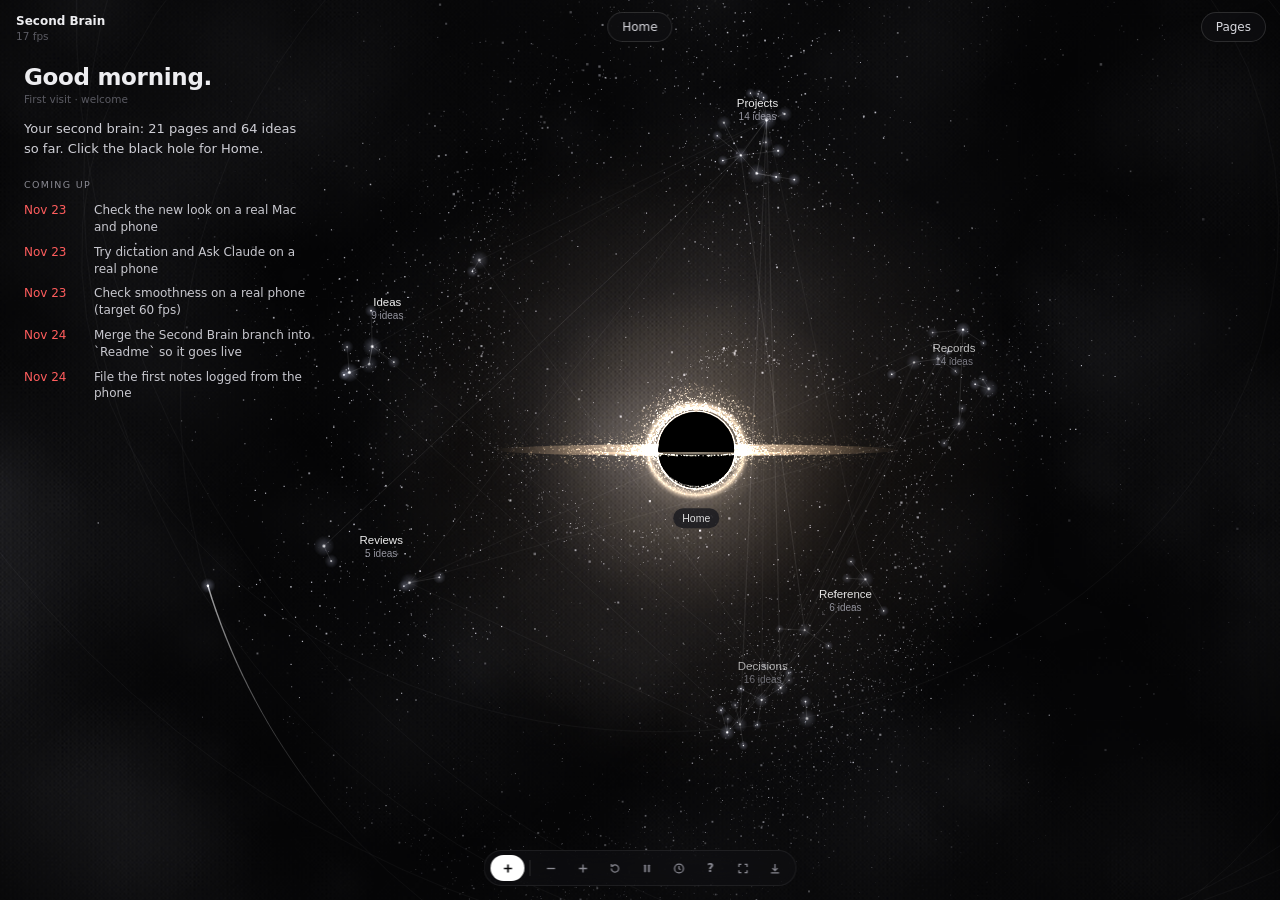
==== commit 90d6bca3: "Second Brain v5: lensing, spiral arms, blooming pages, livelier Home - Accretion disk particles lens" ====
--- a/brain.html
+++ b/brain.html
@@ -145,6 +145,24 @@
 #toast{position:fixed;left:50%;top:calc(52px + env(safe-area-inset-top));transform:translate(-50%,-8px);opacity:0;z-index:40;padding:7px 13px;border-radius:999px;font-size:12px;background:rgba(20,20,24,.95);border:1px solid var(--line2);transition:.25s;pointer-events:none}
 #toast.show{opacity:1;transform:translate(-50%,0)}
 #install{display:none}
+@media (prefers-reduced-motion:no-preference){
+  #home.open .box{animation:rise .55s cubic-bezier(.2,.8,.2,1) both;animation-delay:calc(var(--i,0) * 45ms)}
+  #home.open .chart i{transform-origin:bottom;animation:growy .8s cubic-bezier(.2,.8,.2,1) both;animation-delay:calc(200ms + var(--d,0) * 18ms)}
+  #home.open .hb .t i,#home.open .spark i{animation:growx .9s cubic-bezier(.2,.8,.2,1) both;animation-delay:.25s;transform-origin:left}
+  #home.open .spark i{animation-name:growy;transform-origin:bottom}
+  #hello:not(.hide) > *{animation:rise .7s cubic-bezier(.2,.8,.2,1) both}
+  #hello > :nth-child(2){animation-delay:.12s} #hello > :nth-child(3){animation-delay:.2s} #hello > :nth-child(4){animation-delay:.28s} #hello > :nth-child(5){animation-delay:.36s}
+  .answer{animation:rise .4s cubic-bezier(.2,.8,.2,1) both}
+}
+@keyframes rise{from{opacity:0;transform:translateY(10px)}to{opacity:1;transform:none}}
+@keyframes growy{from{transform:scaleY(0)}to{transform:none}}
+@keyframes growx{from{transform:scaleX(0)}to{transform:none}}
+#help{position:fixed;left:50%;top:50%;width:min(420px,calc(100% - 32px));z-index:32;transform:translate(-50%,-48%);opacity:0;pointer-events:none;transition:.3s cubic-bezier(.2,.8,.2,1)}
+#help.open{transform:translate(-50%,-50%);opacity:1;pointer-events:auto}
+#help dl{display:grid;grid-template-columns:auto 1fr;gap:8px 16px;padding:0 18px 18px;font-size:12.5px}
+#help dt{color:#fff;white-space:nowrap}
+#help dt kbd{font:inherit;font-size:11px;padding:1px 6px;border:1px solid var(--line2);border-radius:5px;margin-right:3px}
+#help dd{color:var(--muted)}
 #dock .plus{width:34px;background:#fff;color:#050506}
 #dock .plus:hover{background:#e9e9ee;color:#050506}
 #dock .sep{width:1px;background:var(--line2);margin:5px 3px}
@@ -229,6 +247,7 @@
   <button id="zreset" title="Reset view (0)"><svg viewBox="0 0 16 16" fill="none" stroke="currentColor" stroke-width="1.5"><path d="M3.5 8a4.5 4.5 0 1 0 1.4-3.3M3.5 2.5v2.6h2.6"/></svg></button>
   <button id="pause" title="Pause motion (Space)"></button>
   <button id="timeBtn" title="Time travel (T)" aria-label="Time travel"><svg viewBox="0 0 16 16" fill="none" stroke="currentColor" stroke-width="1.5"><circle cx="8" cy="8" r="5.5"/><path d="M8 5v3.2l2 1.3"/></svg></button>
+  <button id="helpBtn" title="Shortcuts (?)" aria-label="Shortcuts" style="font-size:12px;font-weight:600">?</button>
   <button id="full" title="Fullscreen"><svg viewBox="0 0 16 16" fill="none" stroke="currentColor" stroke-width="1.5"><path d="M3 6V3h3M10 3h3v3M13 10v3h-3M6 13H3v-3"/></svg></button>
   <button id="install" title="Install as app"><svg viewBox="0 0 16 16" fill="none" stroke="currentColor" stroke-width="1.5"><path d="M8 2.5v8M4.8 7.5 8 10.7l3.2-3.2M3 13.5h10"/></svg></button>
 </div>
@@ -250,6 +269,21 @@
 </section>
 <div id="tip"></div>
 <div id="scrim"></div>
+<section id="help" class="sheet" role="dialog" aria-label="Shortcuts">
+  <div class="hd"><h2>Moving around</h2><button class="x" id="helpClose">✕</button></div>
+  <dl>
+    <dt>Drag</dt><dd>Rotate the galaxy (it keeps spinning a little)</dd>
+    <dt>Two fingers · <kbd>⇧</kbd> drag</dt><dd>Pan</dd>
+    <dt>Pinch · scroll</dt><dd>Zoom</dd>
+    <dt>Tap a star</dt><dd>Open the page; its sections fan out around it</dd>
+    <dt>Tap a group name</dt><dd>Fly there and dim the rest</dd>
+    <dt>Tap the black hole</dt><dd>Dive into Home</dd>
+    <dt><kbd>N</kbd></dt><dd>Log something</dd>
+    <dt><kbd>⌘</kbd><kbd>K</kbd> · <kbd>H</kbd></dt><dd>Search / Home</dd>
+    <dt><kbd>P</kbd> · <kbd>T</kbd></dt><dd>Pages / Time travel</dd>
+    <dt><kbd>Space</kbd> · <kbd>0</kbd></dt><dd>Pause motion / Reset view</dd>
+  </dl>
+</section>
 
 <section id="home" class="sheet" role="dialog" aria-label="Home">
   <div class="hd"><h2>Home</h2><span class="chip" id="today"></span><button class="x" data-close-home>✕</button></div>
@@ -376,6 +410,7 @@
         const rr = rng(strHash(p.slug + j));
         const d = j === 0 ? 0 : 10 + rr() * 26, a = rr() * 6.2832;
         const o = { x: px + Math.cos(a) * d, y: py + Math.sin(a) * d, z: pz + (j ? (rr() - .5) * 44 : 0), page: p, idea, j, g, fresh: Math.max(0, 1 - age / 21), task: p.tasks.some(t => !t.done && t.due), tw: rr() * 6.28, intro: rr() };
+        if (j === 0) p._c = o;
         world.ideas.push(o); sx += o.x; sy += o.y; sz += o.z; k++;
       });
     });
@@ -391,8 +426,9 @@
   world.dust = [];
   const N = Math.round(Math.min(7000, 3600 + (W * H) / 650));
   for (let i = 0; i < N; i++) {
-    const rad = 48 + Math.pow(r(), .7) * 560, a = r() * 6.2832;
-    world.dust.push({ r: rad, a, z: gauss(r) * (46 * (1 - rad / 700) + 10), s: r() < .06 ? 1.5 + r() : .4 + r() * .8, al: .12 + r() * .6 * (1 - rad / 700), w: .016 * Math.pow(120 / rad, .9), arm: 0 });
+    const rad = 48 + Math.pow(r(), .7) * 560, arm = r() < .62;
+    const a = arm ? (r() < .5 ? 0 : Math.PI) + Math.log(rad / 40) * 1.9 + gauss(r) * (.1 + rad / 3600) : r() * 6.2832;
+    world.dust.push({ r: rad, a, z: gauss(r) * (46 * (1 - rad / 700) + 10), s: r() < .06 ? 1.5 + r() : .4 + r() * .8, al: (arm ? .22 : .08) + r() * .6 * (1 - rad / 700), w: arm ? .012 : .016 * Math.pow(120 / rad, .9), arm: 0 });
   }
   world.groups.forEach(g => {
     const rr = rng(strHash(g.name + 'dust')), cnt = 220 + g.ideas * 26;
@@ -404,7 +440,7 @@
   world.dust.forEach(d => d.bk = Math.min(7, Math.floor(d.al * 10)));
   world.buckets = Array.from({ length: 8 }, (_, i) => world.dust.filter(d => d.bk === i));
   const rd = rng(7);
-  world.disk = Array.from({ length: 2600 }, () => { const t = Math.pow(rd(), 1.8), rad = 1.22 + t * 4.2; return { r: rad, a: rd() * 6.2832, s: .5 + rd() * 1.1, b: (1 - t) * .9 + .1, v: 1 / Math.pow(rad, 1.5) }; });
+  world.disk = Array.from({ length: 2200 }, () => { const t = Math.pow(rd(), 1.8), rad = 1.22 + t * 4.2; return { r: rad, a: rd() * 6.2832, s: .5 + rd() * 1.1, b: (1 - t) * .9 + .1, v: 1 / Math.pow(rad, 1.5) }; });
   const rc = rng(99);
   world.comets = [0, 1, 2, 3, 4].map(i => ({ R: 560 + i * 95 + rc() * 40, a: rc() * 6.28, v: (.035 + rc() * .03) * (rc() < .5 ? -1 : 1), tail: .5 + rc() * .5, inc: (rc() - .5) * 1.4, node: rc() * 6.28 }));
 }
@@ -455,6 +491,7 @@
 const userName = () => store.get('name', '') || cfg.name || '';
 
 let last = performance.now(), fpsAcc = 0, fpsN = 0, T = 0;
+const bloom = { page: null, t: 0, target: 0 };
 let screenIdeas = [], labelBoxes = [], meteors = [], nextMeteor = 3000, groupPulse = null;
 const FONT = 'Inter, -apple-system, "Segoe UI", sans-serif';
 function frame(now) {
@@ -538,7 +575,20 @@
   const fp = (hover || selIdea) ? (hover || selIdea).page : null;
   const nb = fp ? new Set([fp.slug, ...fp.links, ...fp.backlinks]) : null;
   const seen = o => tt === null || o.page.created <= tt;
-  world.ideas.forEach(o => { o.p = proj(o.x, o.y, o.z); });
+  // bloom: the open page's sections fan out into a ring around it
+  const bp = selIdea ? selIdea.page : null;
+  if (bp !== bloom.page) { if (bloom.t < .05 || !bloom.page) { bloom.page = bp; bloom.t = 0; } else bloom.target = 0; }
+  bloom.target = bp && bp === bloom.page ? 1 : 0;
+  bloom.t += (bloom.target - bloom.t) * (reduced ? 1 : 1 - Math.pow(.004, dt / 1000));
+  if (bloom.t < .01 && bloom.target === 0) bloom.page = bp;
+  const bt = ease3(bloom.t);
+  world.ideas.forEach(o => {
+    if (bloom.page && o.page === bloom.page && o.j > 0 && bt > .001) {
+      const n = o.page.ideas.length - 1, ang = -Math.PI / 2 + (o.j - 1) / n * 6.2832, c = o.page._c, rad = 34 + n * 3;
+      const bx = c.x + Math.cos(ang) * rad, by = c.y + Math.sin(ang) * rad;
+      o.p = proj(o.x + (bx - o.x) * bt, o.y + (by - o.y) * bt, o.z + (c.z - o.z) * bt);
+    } else o.p = proj(o.x, o.y, o.z);
+  });
   ctx.lineWidth = 1;
   for (const [a, b, al0] of world.links) {
     if (!seen(a) || !seen(b) || !a.p || !b.p) continue;
@@ -601,7 +651,7 @@
   };
   drawDisk(false);
   for (let i = 0; i < 6; i++) {               // lensed ring: light from behind bent around the shadow
-    ctx.strokeStyle = `rgba(255,228,190,${.22 - i * .033})`; ctx.lineWidth = (1.4 + i * 2.2) * Math.max(.6, KK);
+    ctx.strokeStyle = `rgba(255,228,190,${.15 - i * .023})`; ctx.lineWidth = (1.4 + i * 2.2) * Math.max(.6, KK);
     ctx.beginPath(); ctx.ellipse(cx, cy, R * 1.28, R * 1.2, 0, 0, 6.2832); ctx.stroke();
   }
   const sw = R * 5.4, sh = R * (.15 + (tilt - .1) * .6);
@@ -614,6 +664,18 @@
   ctx.strokeStyle = 'rgba(255,240,220,.85)'; ctx.lineWidth = Math.max(1, 1.3 * KK);
   ctx.beginPath(); ctx.arc(cx, cy, R * 1.04, 0, 6.2832); ctx.stroke();
   drawDisk(true);
+  // gravitational lensing: the far side of the disk bent over the top, the near side under the bottom
+  {
+    const px = Math.max(.6, KK * .8);
+    for (const p of world.disk) {
+      const a = p.a + spin * p.v, ca = Math.cos(a), far = Math.sin(a) < 0;
+      const rho = R * (far ? 1.12 + (p.r - 1.22) * .17 : 1.06 + (p.r - 1.22) * .07);
+      const phi = Math.acos(Math.max(-1, Math.min(1, ca)));
+      const x = cx + Math.cos(phi) * rho, y = cy + (far ? -1 : 1) * Math.sin(phi) * rho * (far ? .98 : .9);
+      ctx.fillStyle = `rgba(255,${222 + 30 * p.b | 0},${180 + 60 * p.b | 0},${(far ? .75 : .3) * (.35 + p.b)})`;
+      ctx.fillRect(x, y, p.s * px, p.s * px);
+    }
+  }
   const tg = ctx.createLinearGradient(cx, cy - R * 1.4, cx, cy);
   tg.addColorStop(0, 'rgba(255,236,205,.55)'); tg.addColorStop(1, 'rgba(255,236,205,0)');
   ctx.strokeStyle = tg; ctx.lineWidth = Math.max(1.5, 3 * KK);
@@ -661,19 +723,21 @@
   });
 
   // titles when zoomed in
-  if (cam.zoom > 1.9) {
+  if (cam.zoom > 1.9 || (bloom.page && bt > .6)) {
     ctx.font = '10.5px ' + FONT; ctx.textAlign = 'left';
     const placed = [...labelBoxes.map(b => ({ x: b.x, y: b.y, w: b.w, h: b.h }))];
-    const list = [...screenIdeas].sort((a, b) => (b.o === selIdea) - (a.o === selIdea) || a.o.j - b.o.j || b.f - a.f);
+    const isB = o => bloom.page && o.page === bloom.page;
+    const list = [...screenIdeas].sort((a, b) => (b.o === selIdea) - (a.o === selIdea) || isB(b.o) - isB(a.o) || a.o.j - b.o.j || b.f - a.f);
     for (const s of list) {
-      if (s.o.j !== 0 && cam.zoom < 3.2 && s.o !== selIdea && !(nb && s.o.page === fp)) continue;
+      const bloomed = bloom.page && s.o.page === bloom.page && bt > .6;
+      if (s.o.j !== 0 && cam.zoom < 3.2 && s.o !== selIdea && !bloomed && !(nb && s.o.page === fp)) continue;
       if (focus && s.o.g !== focus) continue;
       const t = s.o.j === 0 ? s.o.page.title : s.o.idea.title, w = ctx.measureText(t).width;
       const b = { x: s.x + 9, y: s.y - 7, w, h: 14 };
       if (placed.some(q => b.x < q.x + q.w + 8 && q.x < b.x + b.w + 8 && b.y < q.y + q.h && q.y < b.y + b.h)) continue;
       placed.push(b);
-      ctx.globalAlpha = Math.min(1, s.f);
-      ctx.fillStyle = s.o === selIdea ? '#fff' : s.o.j === 0 ? 'rgba(255,255,255,.78)' : 'rgba(190,190,200,.6)';
+      ctx.globalAlpha = Math.min(1, s.f) * (bloomed ? Math.min(1, (bt - .6) * 2.5) : 1);
+      ctx.fillStyle = s.o === selIdea ? '#fff' : bloomed ? 'rgba(235,235,242,.85)' : s.o.j === 0 ? 'rgba(255,255,255,.78)' : 'rgba(190,190,200,.6)';
       ctx.fillText(t, b.x, s.y + 3.5);
     }
   }
@@ -725,14 +789,16 @@
   if (h) { tip.innerHTML = `${esc(h.j === 0 ? h.page.title : h.idea.title)}<div class="s">${h.j === 0 ? esc(h.g.name) + ' · ' + h.page.ideas.length + ' ideas' : 'Page: ' + esc(h.page.title)}</div>`; tip.style.left = Math.min(W - 270, e.clientX + 14) + 'px'; tip.style.top = e.clientY + 12 + 'px'; tip.style.opacity = 1; }
   else tip.style.opacity = 0;
 });
+const buzz = () => { try { navigator.vibrate && navigator.vibrate(8); } catch (e) {} };
 const pUp = e => {
   pts.delete(e.pointerId); if (pts.size < 2) pinch = null;
   if (!down || pts.size) return;
   dragging = false;
   if (moved < 5) {
     const h = hitIdea(e.clientX, e.clientY), l = !h && hitLabel(e.clientX, e.clientY);
-    if (h) openPage(h.page, h.j);
-    else if (l) openGroup(l.g);
+    if (h && bloom.page === h.page && h.j > 0) { const el = side.querySelector('#idea-' + h.j); if (el) { el.scrollIntoView({ block: 'start', behavior: reduced ? 'auto' : 'smooth' }); el.classList.remove('hl'); void el.offsetWidth; el.classList.add('hl'); } buzz(); }
+    else if (h) { openPage(h.page, h.j); buzz(); }
+    else if (l) { openGroup(l.g); buzz(); }
     else if (hitHole(e.clientX, e.clientY)) openHome();
     else if (focus || selIdea || $('#side').classList.contains('open')) closeSide();
   }
@@ -845,7 +911,7 @@
   if ($('#bDl')) $('#bDl').onclick = () => download(p.slug + '.md', rawOf(p));
   if ($('#bRevert')) $('#bRevert').onclick = () => { saveOverride(p.slug, null); reload(p.slug); toast(p.local ? 'Deleted' : 'Reverted to the repo version'); };
   if ($('#bDelCap')) $('#bDelCap').onclick = () => { removeCapture(p.capture.id); closeSide(); toast('Removed from Inbox'); };
-  if (ideaObj) flyTo(ideaObj.x, ideaObj.y, ideaObj.z, j > 0 ? 3.4 : 2.5);
+  { const c = p._c || ideaObj; if (c) flyTo(c.x, c.y, c.z, p.ideas.length > 1 ? 3 : 2.5); }
 }
 function saveOverride(slug, raw) {
   if (raw == null) delete overrides[slug]; else overrides[slug] = raw;
@@ -948,6 +1014,13 @@
   </div>`;
   bindLinks($('#homeBody'));
   $('#homeBody').querySelectorAll('[data-ask]').forEach(b => b.onclick = () => ask(b.dataset.ask));
+  $('#homeBody').querySelectorAll('.box').forEach((b, i) => b.style.setProperty('--i', i));
+  $('#homeBody').querySelectorAll('.chart i').forEach((b, i) => b.style.setProperty('--d', i));
+  if (!reduced) $('#homeBody').querySelectorAll('.kpi .n').forEach(el => {
+    const to = +el.textContent, t0 = performance.now();
+    const step = now => { const k = ease3((now - t0) / 900); el.textContent = Math.round(to * k); if (k < 1) requestAnimationFrame(step); };
+    el.textContent = '0'; requestAnimationFrame(step);
+  });
 }
 function renderSearch(q) {
   const words = q.toLowerCase().split(/\s+/).filter(Boolean), hits = [];
@@ -1067,7 +1140,10 @@
   ttAnim = requestAnimationFrame(step);
 };
 document.querySelectorAll('[data-close-home]').forEach(b => b.onclick = () => closeHome());
-$('#scrim').onclick = () => { if ($('#capSheet').classList.contains('open')) closeCapture(); else closeHome(); };
+$('#scrim').onclick = () => { if ($('#help').classList.contains('open')) toggleHelp(false); else if ($('#capSheet').classList.contains('open')) closeCapture(); else closeHome(); };
+function toggleHelp(on) { $('#help').classList.toggle('open', on); if (on) $('#scrim').classList.add('open'); else if (!homeOpen && !$('#capSheet').classList.contains('open')) $('#scrim').classList.remove('open'); }
+$('#helpBtn').onclick = () => toggleHelp(!$('#help').classList.contains('open'));
+$('#helpClose').onclick = () => toggleHelp(false);
 
 /* ================= chrome ================= */
 $('#homeBtn').onclick = () => homeOpen ? closeHome() : openHome();
@@ -1083,7 +1159,7 @@
 addEventListener('keydown', e => {
   const typing = /INPUT|TEXTAREA/.test(document.activeElement.tagName);
   if ((e.metaKey || e.ctrlKey) && e.key.toLowerCase() === 'k') { e.preventDefault(); openHome(); setTimeout(() => $('#q').focus(), reduced ? 0 : 420); return; }
-  if (e.key === 'Escape') { if (typing) document.activeElement.blur(); if ($('#capSheet').classList.contains('open')) closeCapture(); else if (homeOpen) closeHome(); else closeSide(); return; }
+  if (e.key === 'Escape') { if (typing) document.activeElement.blur(); if ($('#help').classList.contains('open')) toggleHelp(false); else if ($('#capSheet').classList.contains('open')) closeCapture(); else if (homeOpen) closeHome(); else closeSide(); return; }
   if (typing) return;
   if (e.key === ' ') { e.preventDefault(); setPaused(!paused); }
   else if (e.key.toLowerCase() === 'h') homeOpen ? closeHome() : openHome();
@@ -1091,6 +1167,7 @@
   else if (e.key === '0') $('#zreset').click();
   else if (e.key.toLowerCase() === 'n') { e.preventDefault(); openCapture(); }
   else if (e.key.toLowerCase() === 't') $('#timeBtn').click();
+  else if (e.key === '?') toggleHelp(!$('#help').classList.contains('open'));
   else if (e.key === '+' || e.key === '=') $('#zin').click();
   else if (e.key === '-') $('#zout').click();
 });
